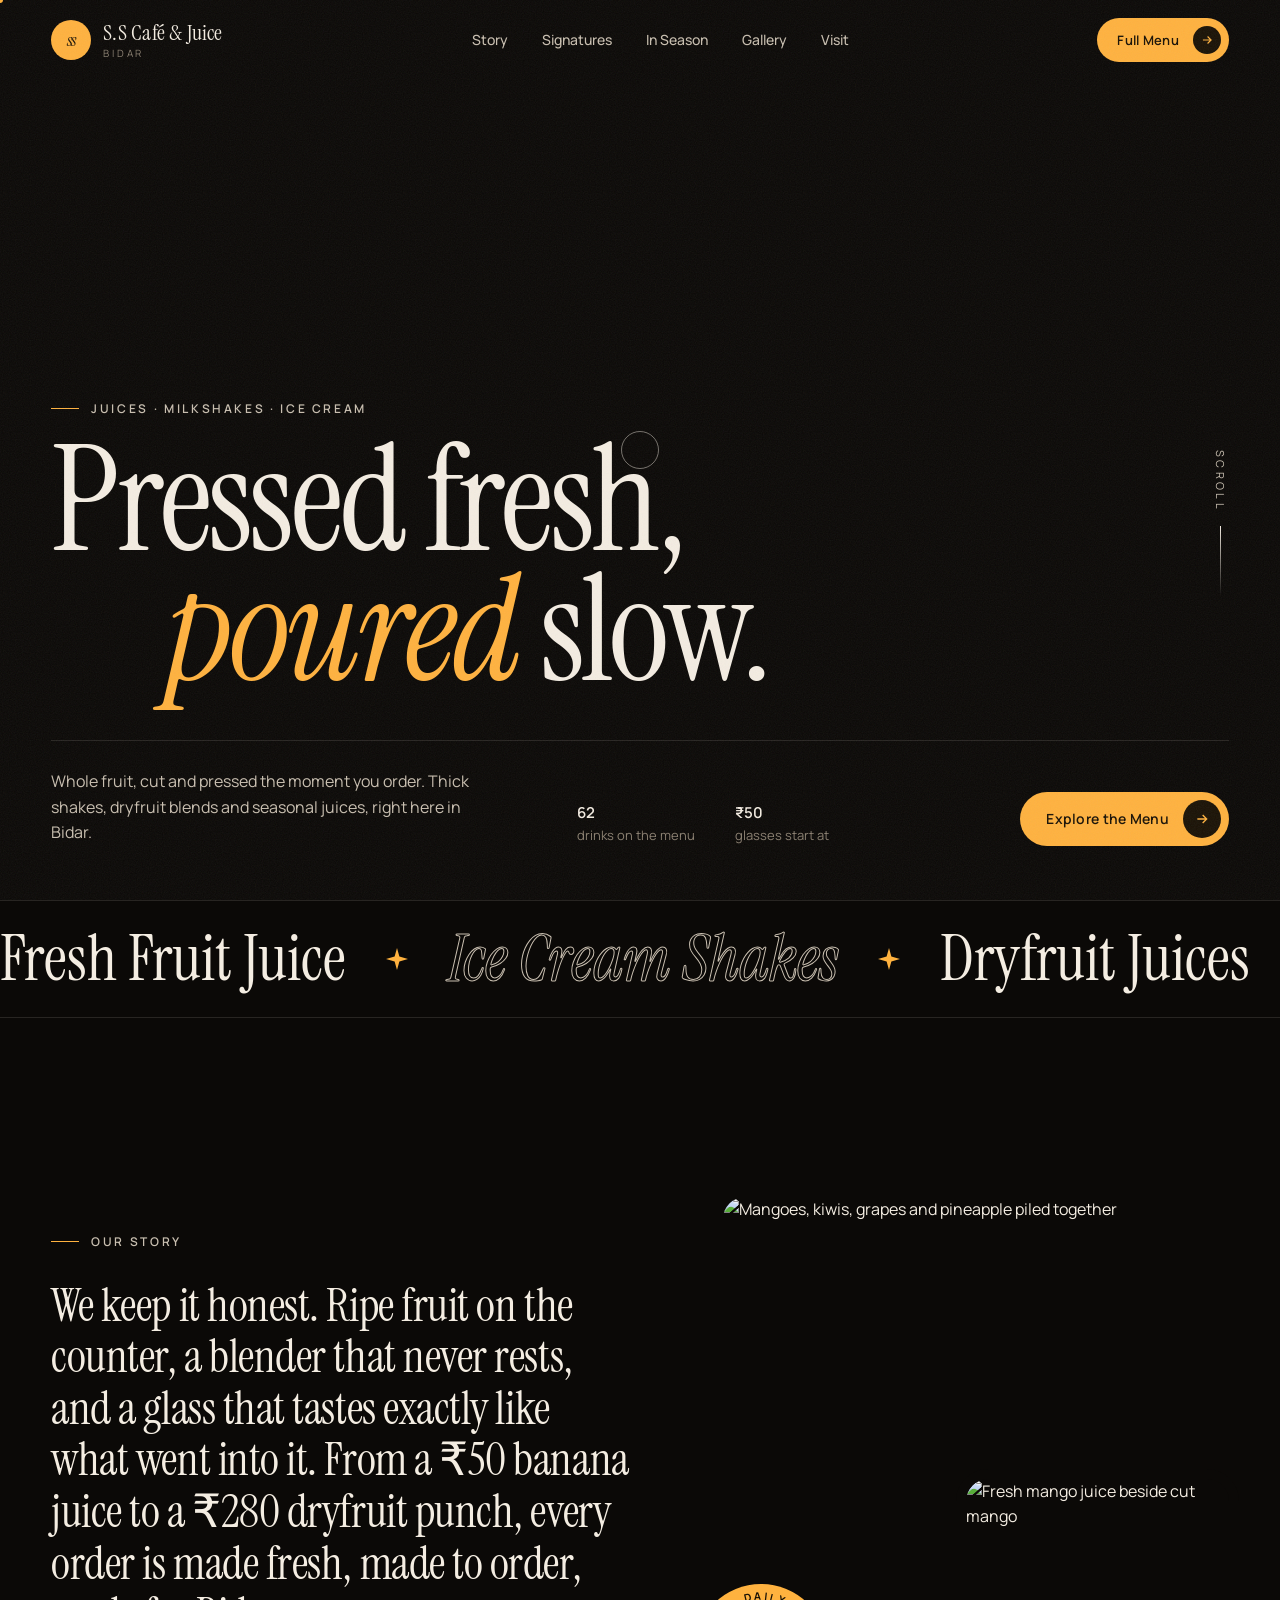
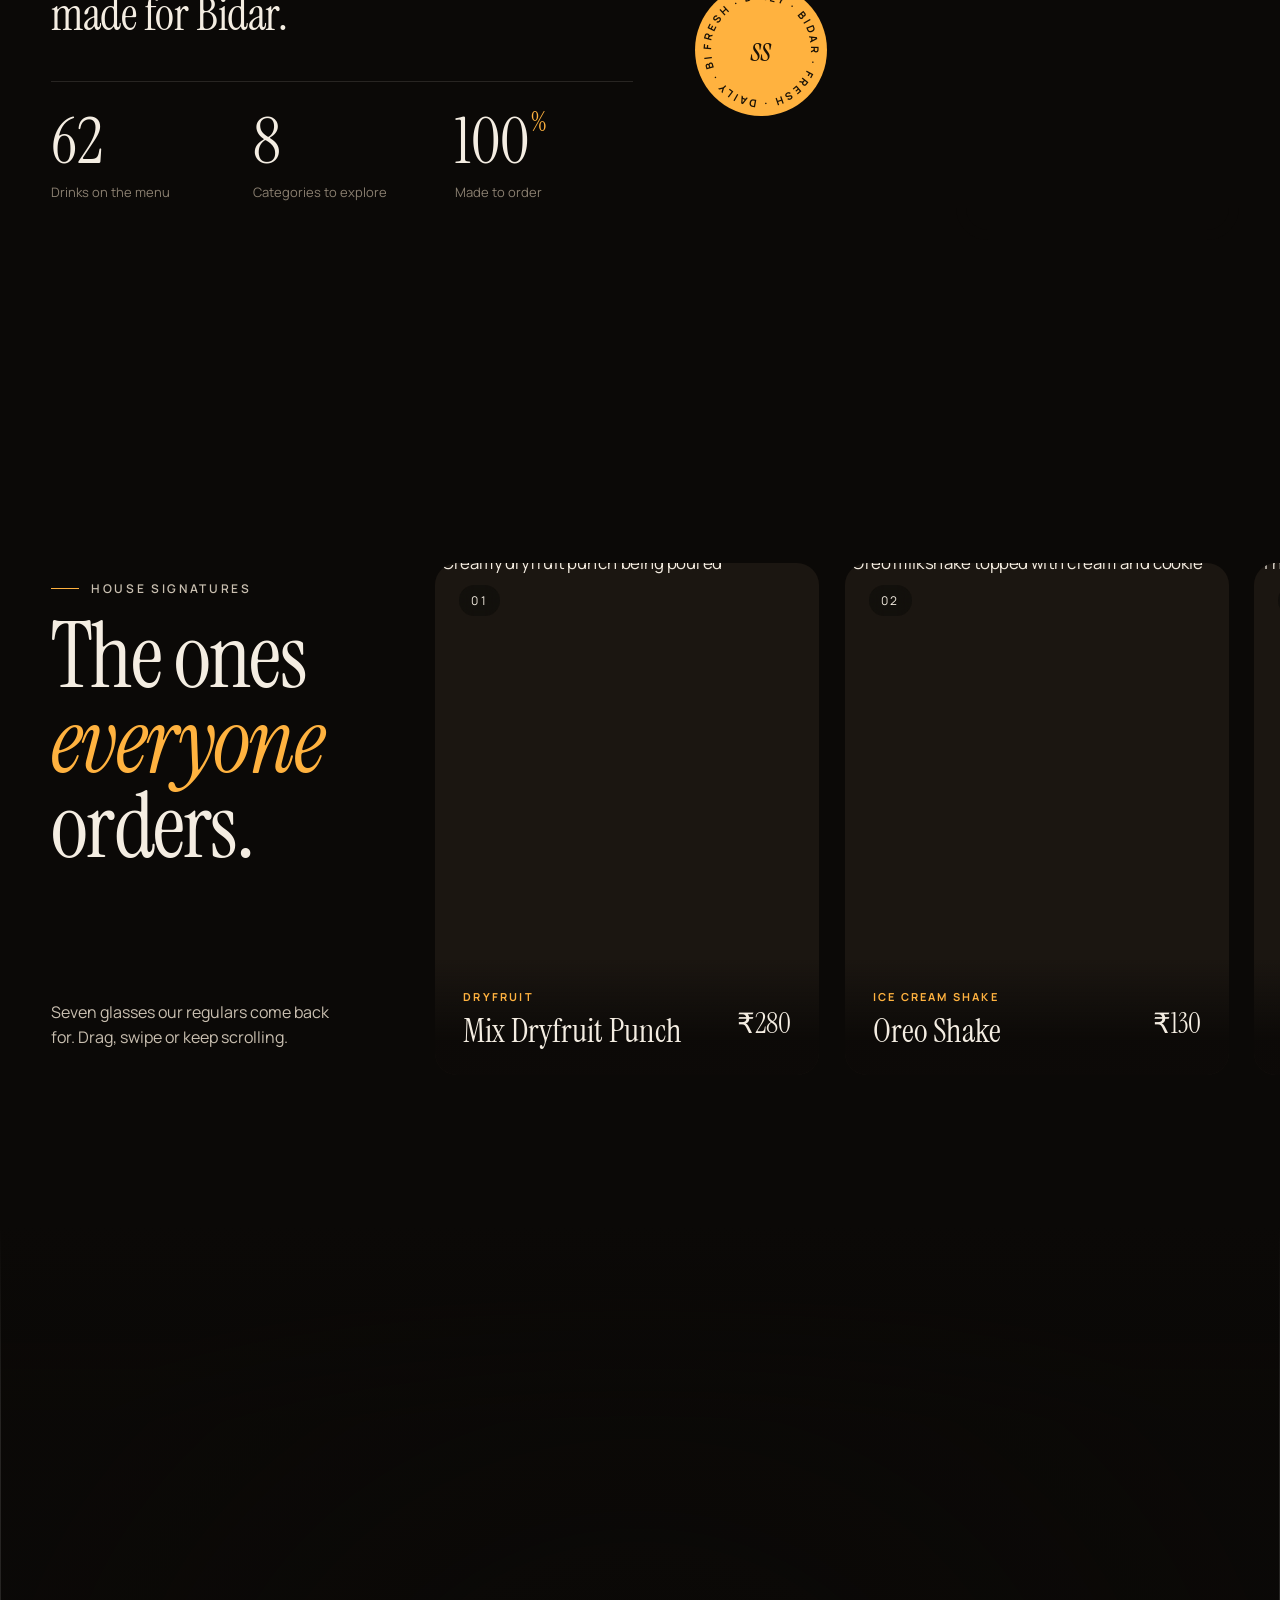
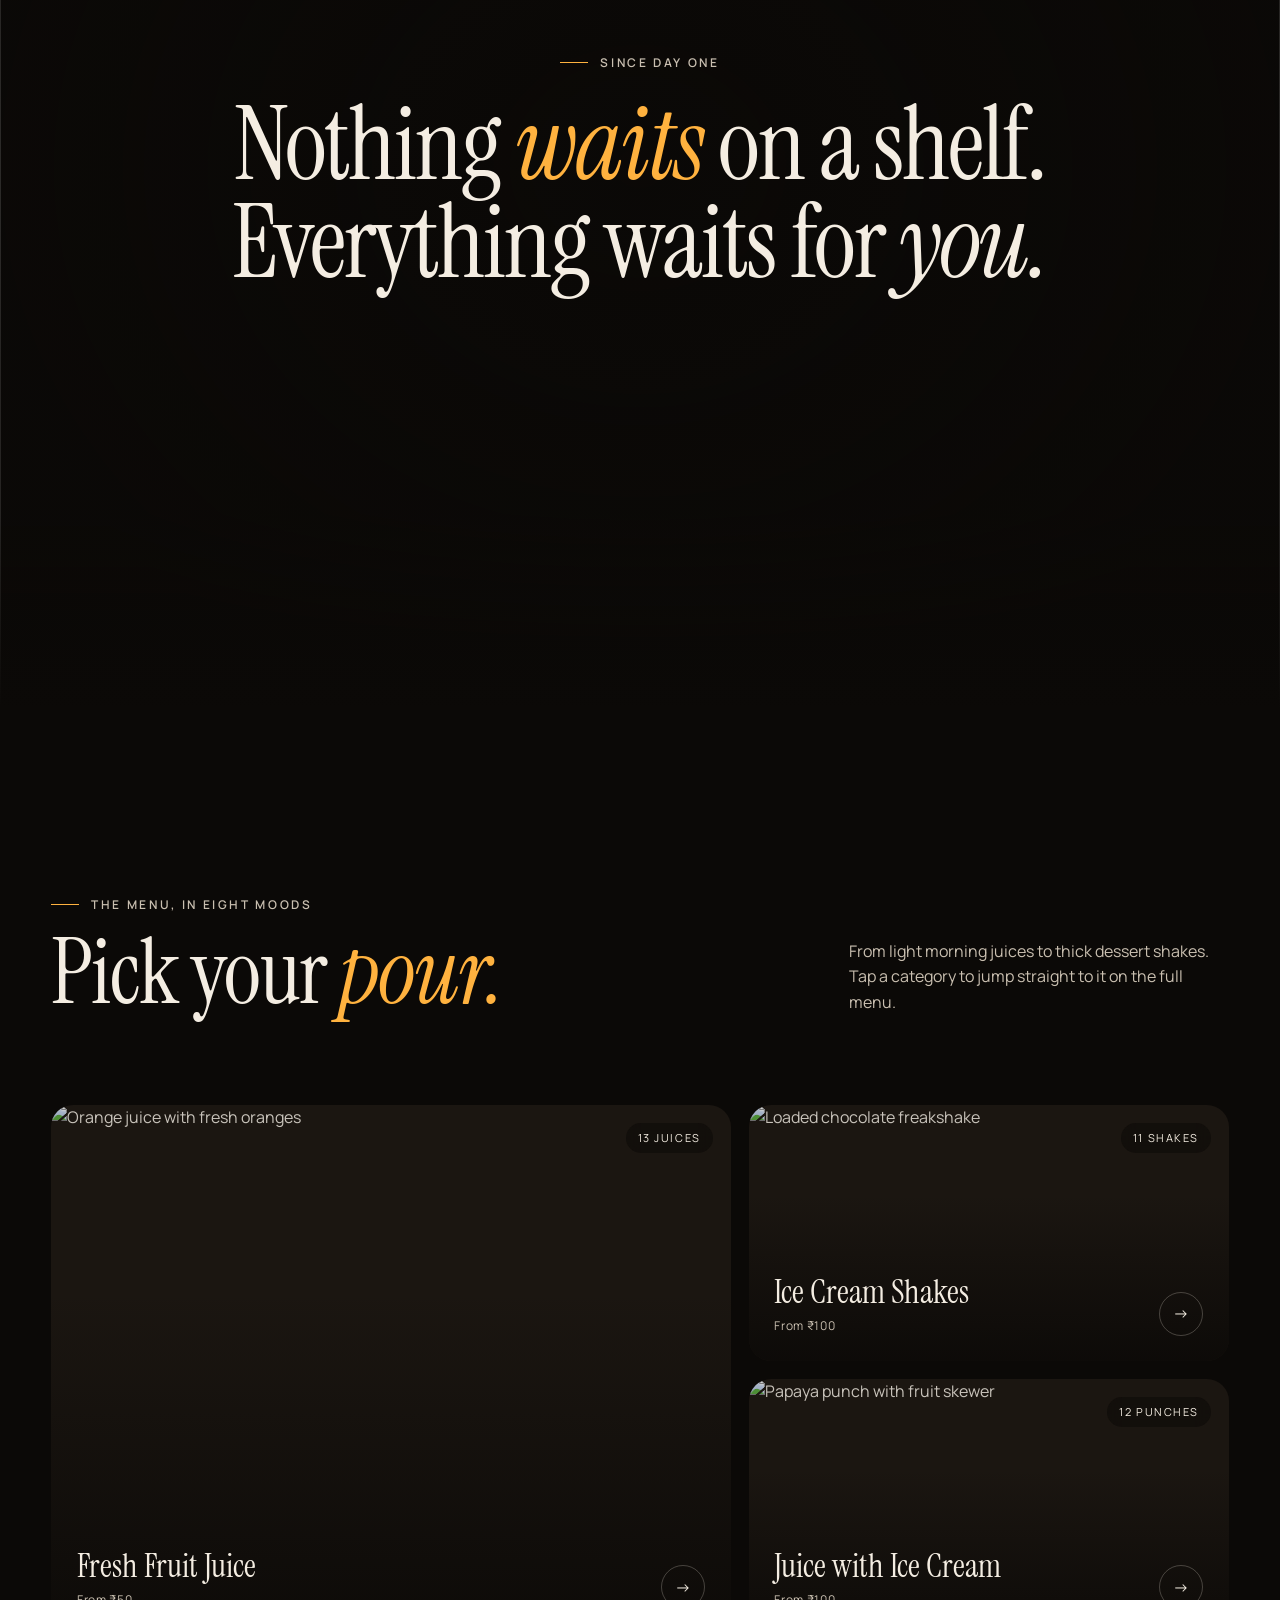
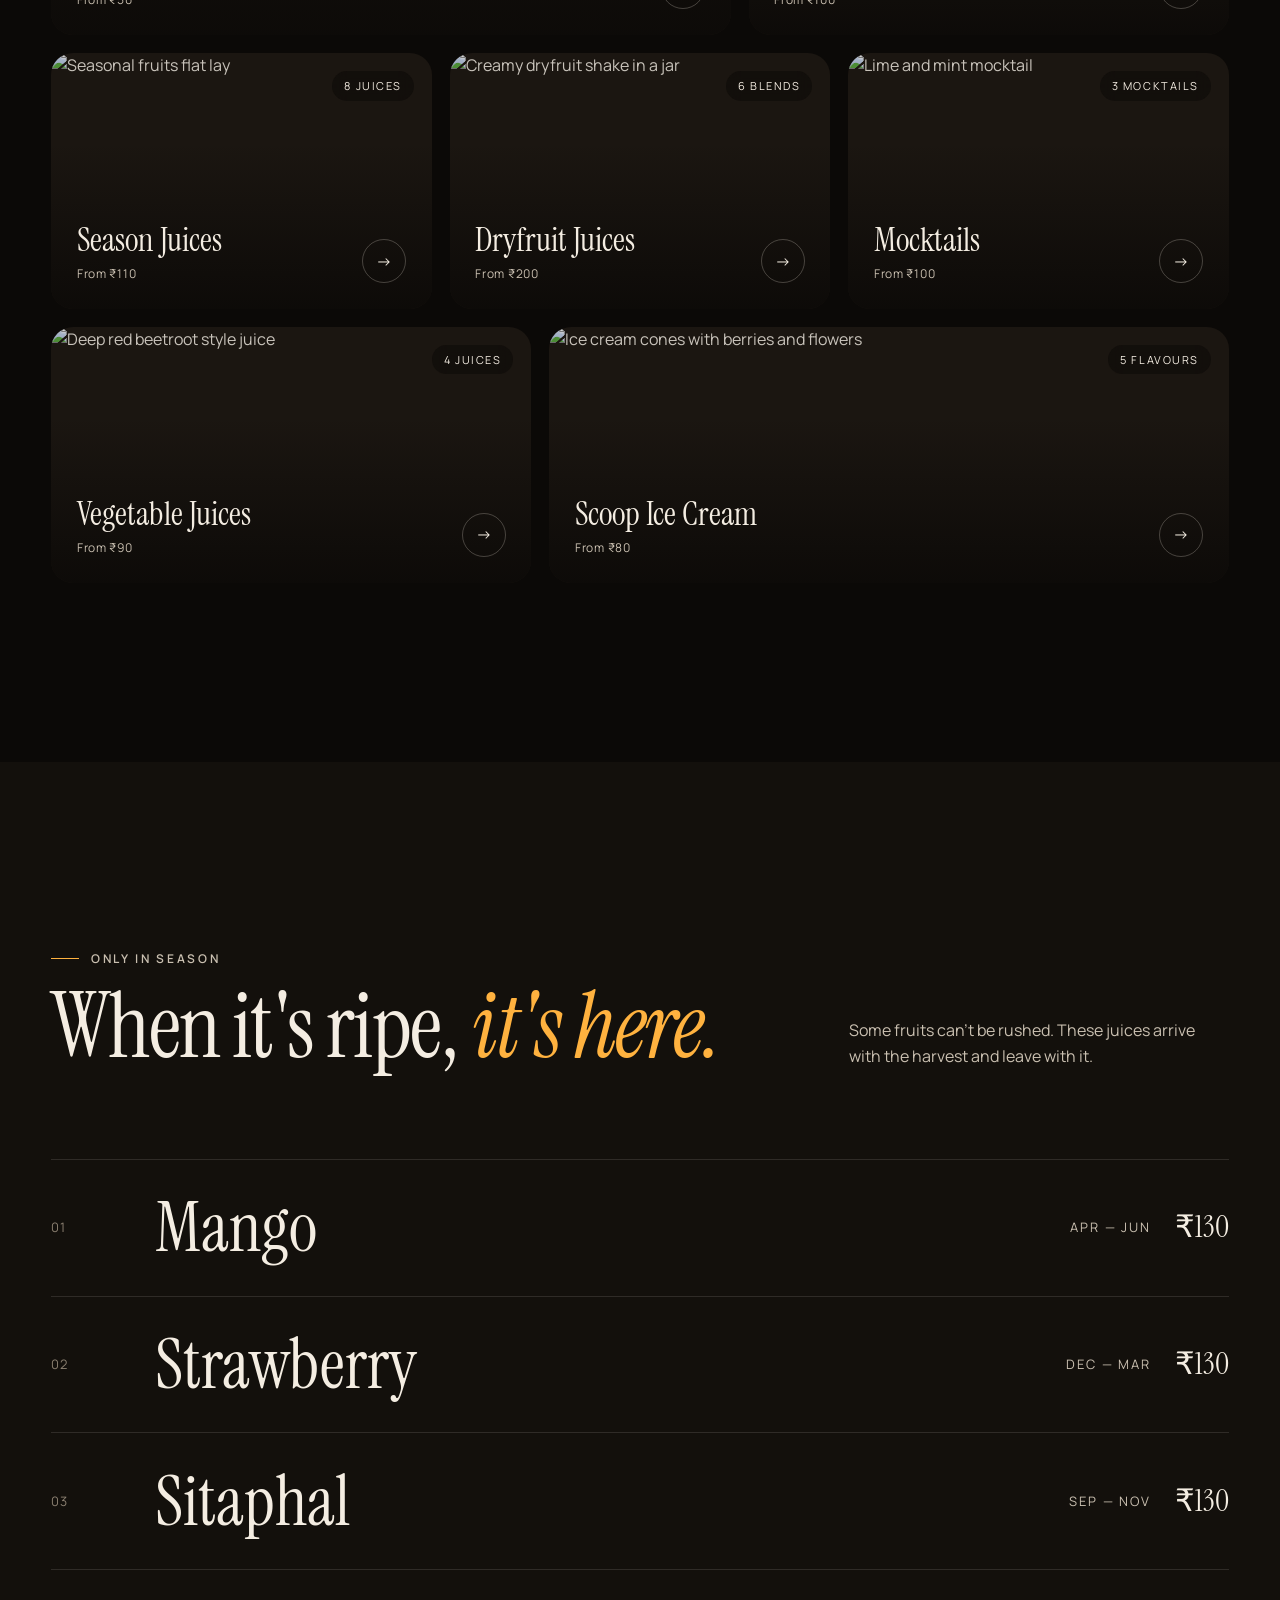
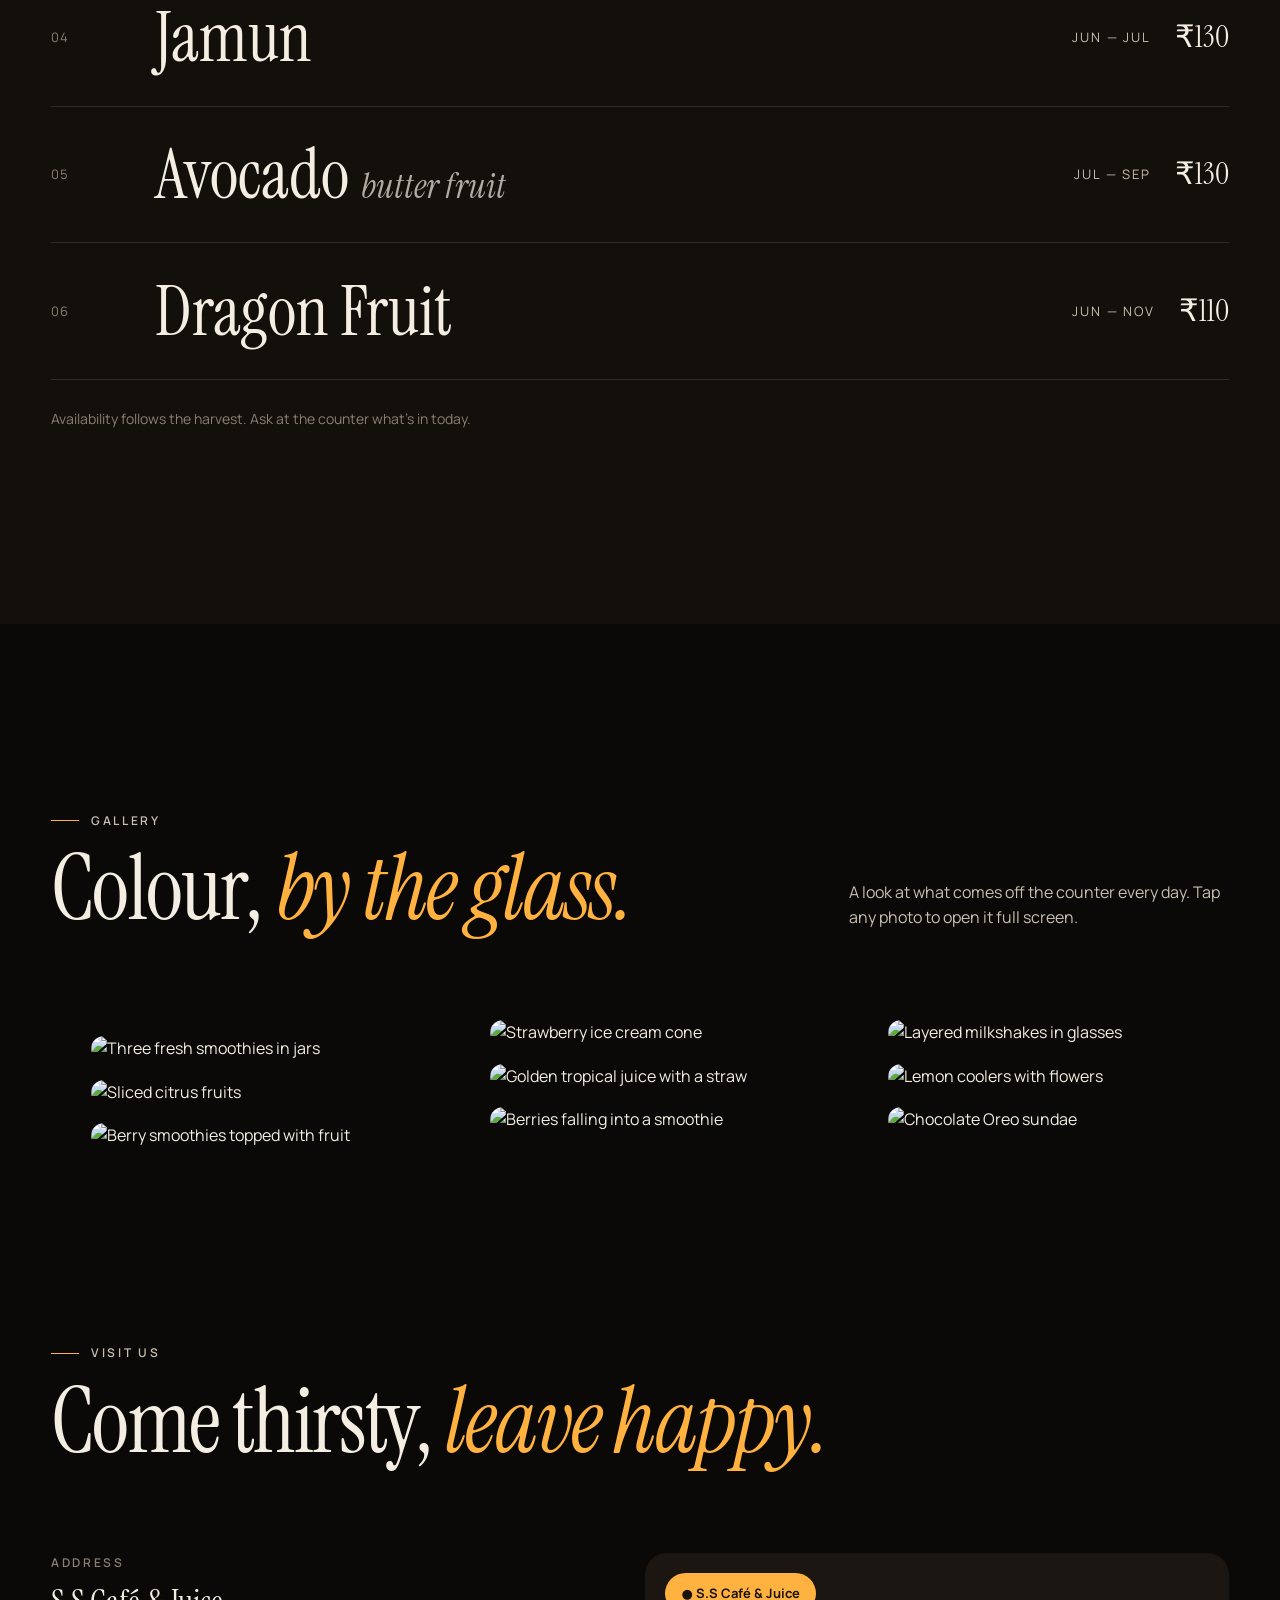
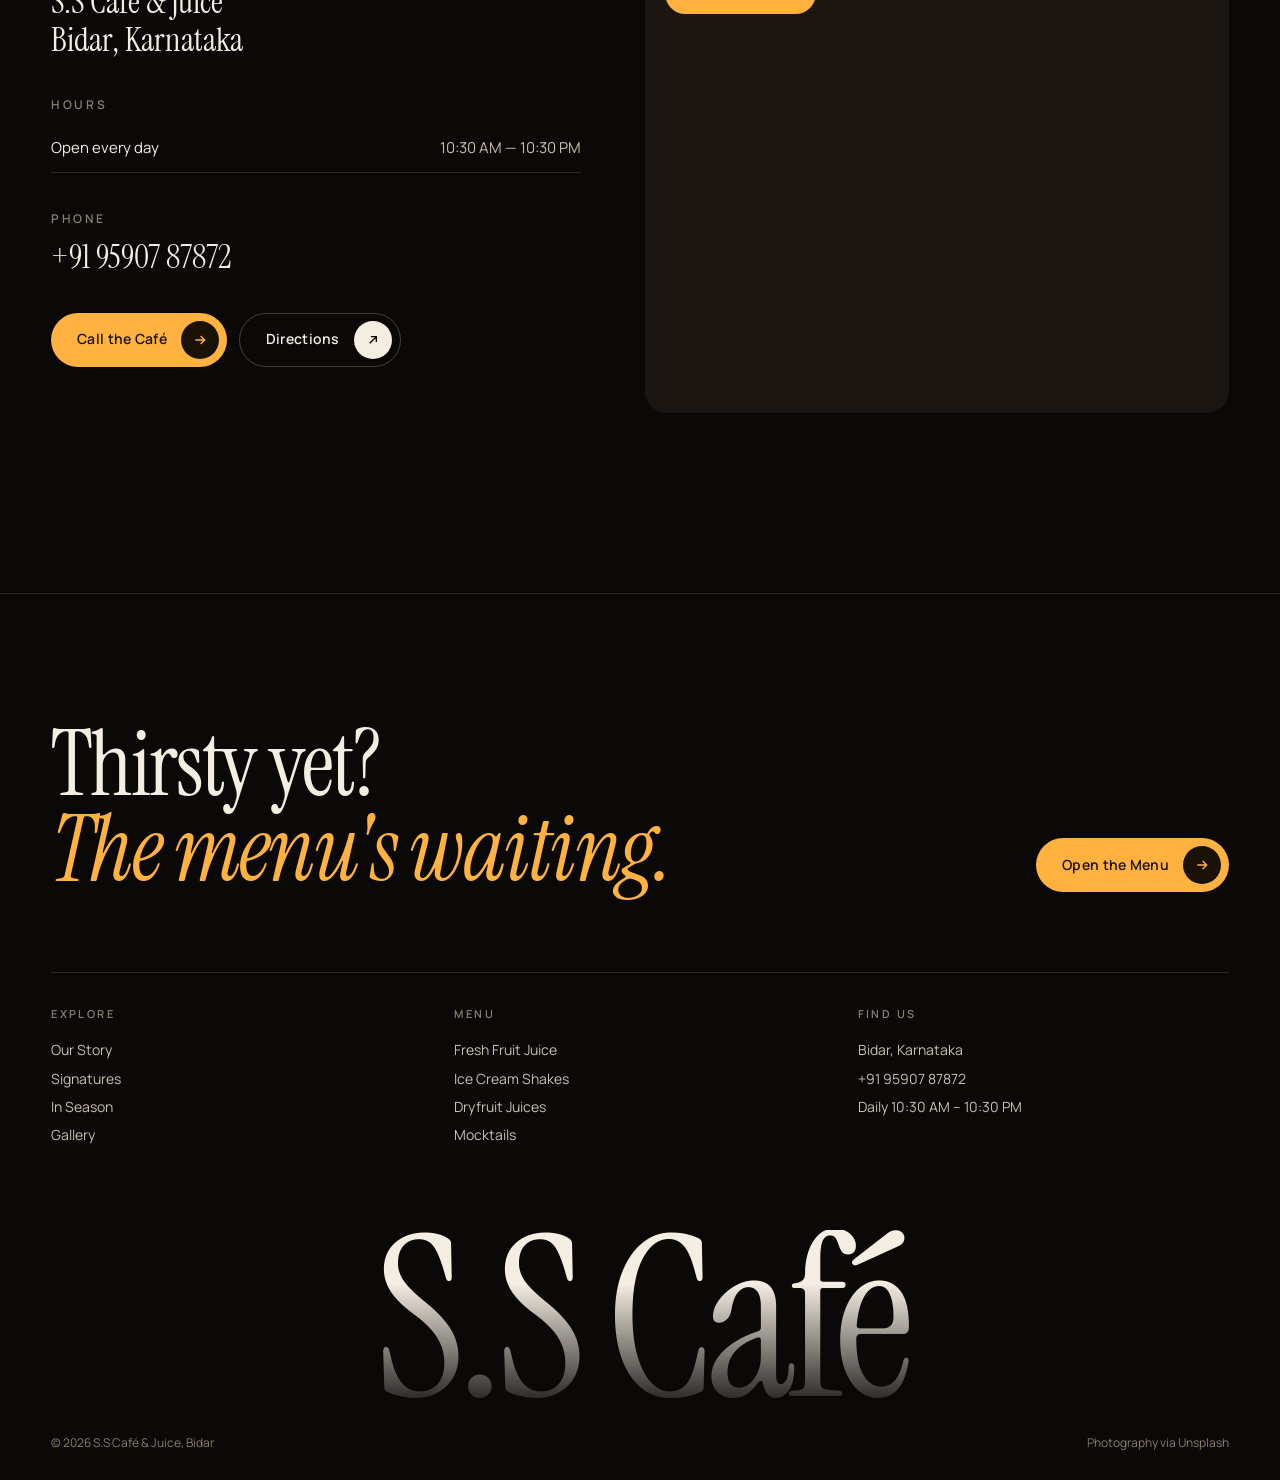
==== index.html @ b0951f60 "Add S.S Café & Juice website: home and menu pages Cinematic one-page home (hero, signatures, categor" ====
<!doctype html>
<html lang="en">
<head>
  <meta charset="utf-8" />
  <meta name="viewport" content="width=device-width, initial-scale=1" />
  <title>S.S Café &amp; Juice — Fresh Juices &amp; Milkshakes, Bidar</title>
  <meta name="description" content="S.S Café & Juice, Bidar — fresh fruit juices, seasonal specials, dryfruit juices, ice cream shakes, punches and mocktails." />
  <meta name="theme-color" content="#0b0907" />
  <link rel="icon" href="data:image/svg+xml,%3Csvg xmlns='http://www.w3.org/2000/svg' viewBox='0 0 64 64'%3E%3Ccircle cx='32' cy='32' r='32' fill='%23ffb23f'/%3E%3Ctext x='32' y='42' font-family='Georgia' font-style='italic' font-size='28' text-anchor='middle' fill='%231a1206'%3ESS%3C/text%3E%3C/svg%3E" />
  <link rel="preconnect" href="https://fonts.googleapis.com" />
  <link rel="preconnect" href="https://fonts.gstatic.com" crossorigin />
  <link rel="preconnect" href="https://images.unsplash.com" />
  <link href="https://fonts.googleapis.com/css2?family=Instrument+Serif:ital@0;1&family=Manrope:wght@400;500;600;700;800&display=swap" rel="stylesheet" />
  <link rel="stylesheet" href="css/style.css" />
</head>
<body>
  <div class="grain" aria-hidden="true"></div>
  <div class="cursor" aria-hidden="true"><span>View</span></div>
  <div class="cursor-dot" aria-hidden="true"></div>

  <!-- Preloader -->
  <div class="preloader" aria-hidden="true">
    <div class="preloader__top"><span>S.S Café &amp; Juice</span><span>Bidar · Karnataka</span></div>
    <div class="preloader__word"><span>F</span><span>r</span><span>e</span><span>s</span><span>h</span></div>
    <div class="preloader__bottom"><span>Pressing fruit…</span><span class="preloader__count">0</span></div>
    <div class="preloader__bar"></div>
  </div>

  <!-- Navigation -->
  <header class="nav">
    <a href="index.html" class="brand" aria-label="S.S Café & Juice home">
      <span class="brand__mark">ss</span>
      <span class="brand__name">S.S Café &amp; Juice<small>Bidar</small></span>
    </a>
    <nav class="nav__links" aria-label="Primary">
      <a href="#story">Story</a>
      <a href="#signatures">Signatures</a>
      <a href="#season">In Season</a>
      <a href="#gallery">Gallery</a>
      <a href="#visit">Visit</a>
    </nav>
    <div class="nav__right">
      <a href="menu.html" class="btn btn--primary btn--sm">Full Menu
        <span class="btn__icon"><svg width="14" height="14" viewBox="0 0 24 24" fill="none" stroke="currentColor" stroke-width="2"><path d="M5 12h14M13 6l6 6-6 6"/></svg></span>
      </a>
      <button class="burger" aria-label="Open menu" aria-expanded="false"><span></span><span></span></button>
    </div>
  </header>

  <div class="mobile-menu">
    <a href="#story">Story</a>
    <a href="#signatures">Signatures</a>
    <a href="#season">In Season</a>
    <a href="#gallery">Gallery</a>
    <a href="#visit">Visit</a>
    <a href="menu.html"><em>Full Menu →</em></a>
    <div class="mobile-menu__meta">Bidar, Karnataka · Open daily 10:30 AM – 10:30 PM<br /><a href="tel:+919590787872">+91 95907 87872</a></div>
  </div>

  <main>
    <!-- HERO -->
    <section class="hero" id="top">
      <div class="hero__media">
        <picture>
          <source media="(max-width: 700px)" srcset="https://images.unsplash.com/photo-1615478503562-ec2d8aa0e24e?auto=format&fit=crop&w=900&h=1600&q=80" />
          <img src="https://images.unsplash.com/photo-1622597467836-f3285f2131b8?auto=format&fit=crop&w=1920&q=80" alt="A row of colourful fresh smoothies in jars on a warm-lit bar" fetchpriority="high" />
        </picture>
      </div>
      <div class="hero__shade"></div>
      <div class="scroll-cue">Scroll</div>

      <div class="container hero__content">
        <span class="eyebrow hero-anim">Juices · Milkshakes · Ice Cream</span>
        <h1 class="hero__title">
          <span class="line" data-hero>Pressed fresh,</span>
          <span class="line line--indent" data-hero><em class="italic accent">poured</em> slow.</span>
        </h1>
        <div class="hero__bottom">
          <p class="hero__lead hero-anim">Whole fruit, cut and pressed the moment you order. Thick shakes, dryfruit blends and seasonal juices, right here in Bidar.</p>
          <div class="hero__meta hero-anim">
            <div><strong>62</strong>drinks on the menu</div>
            <div><strong>₹50</strong>glasses start at</div>
          </div>
          <a href="menu.html" class="btn btn--primary hero-anim">Explore the Menu
            <span class="btn__icon"><svg width="16" height="16" viewBox="0 0 24 24" fill="none" stroke="currentColor" stroke-width="2"><path d="M5 12h14M13 6l6 6-6 6"/></svg></span>
          </a>
        </div>
      </div>
    </section>

    <!-- MARQUEE -->
    <div class="marquee" aria-hidden="true">
      <div class="marquee__track">
        <!-- duplicated twice for seamless loop -->
        <div class="marquee__item">Fresh Fruit Juice<svg class="marquee__star" viewBox="0 0 24 24" fill="currentColor"><path d="M12 0l2.6 9.4L24 12l-9.4 2.6L12 24l-2.6-9.4L0 12l9.4-2.6z"/></svg></div>
        <div class="marquee__item">Ice Cream Shakes<svg class="marquee__star" viewBox="0 0 24 24" fill="currentColor"><path d="M12 0l2.6 9.4L24 12l-9.4 2.6L12 24l-2.6-9.4L0 12l9.4-2.6z"/></svg></div>
        <div class="marquee__item">Dryfruit Juices<svg class="marquee__star" viewBox="0 0 24 24" fill="currentColor"><path d="M12 0l2.6 9.4L24 12l-9.4 2.6L12 24l-2.6-9.4L0 12l9.4-2.6z"/></svg></div>
        <div class="marquee__item">Punches<svg class="marquee__star" viewBox="0 0 24 24" fill="currentColor"><path d="M12 0l2.6 9.4L24 12l-9.4 2.6L12 24l-2.6-9.4L0 12l9.4-2.6z"/></svg></div>
        <div class="marquee__item">Mocktails<svg class="marquee__star" viewBox="0 0 24 24" fill="currentColor"><path d="M12 0l2.6 9.4L24 12l-9.4 2.6L12 24l-2.6-9.4L0 12l9.4-2.6z"/></svg></div>
        <div class="marquee__item">Season Specials<svg class="marquee__star" viewBox="0 0 24 24" fill="currentColor"><path d="M12 0l2.6 9.4L24 12l-9.4 2.6L12 24l-2.6-9.4L0 12l9.4-2.6z"/></svg></div>
        <div class="marquee__item">Fresh Fruit Juice<svg class="marquee__star" viewBox="0 0 24 24" fill="currentColor"><path d="M12 0l2.6 9.4L24 12l-9.4 2.6L12 24l-2.6-9.4L0 12l9.4-2.6z"/></svg></div>
        <div class="marquee__item">Ice Cream Shakes<svg class="marquee__star" viewBox="0 0 24 24" fill="currentColor"><path d="M12 0l2.6 9.4L24 12l-9.4 2.6L12 24l-2.6-9.4L0 12l9.4-2.6z"/></svg></div>
        <div class="marquee__item">Dryfruit Juices<svg class="marquee__star" viewBox="0 0 24 24" fill="currentColor"><path d="M12 0l2.6 9.4L24 12l-9.4 2.6L12 24l-2.6-9.4L0 12l9.4-2.6z"/></svg></div>
        <div class="marquee__item">Punches<svg class="marquee__star" viewBox="0 0 24 24" fill="currentColor"><path d="M12 0l2.6 9.4L24 12l-9.4 2.6L12 24l-2.6-9.4L0 12l9.4-2.6z"/></svg></div>
        <div class="marquee__item">Mocktails<svg class="marquee__star" viewBox="0 0 24 24" fill="currentColor"><path d="M12 0l2.6 9.4L24 12l-9.4 2.6L12 24l-2.6-9.4L0 12l9.4-2.6z"/></svg></div>
        <div class="marquee__item">Season Specials<svg class="marquee__star" viewBox="0 0 24 24" fill="currentColor"><path d="M12 0l2.6 9.4L24 12l-9.4 2.6L12 24l-2.6-9.4L0 12l9.4-2.6z"/></svg></div>
      </div>
    </div>

    <!-- STORY -->
    <section class="section story" id="story">
      <div class="container story__grid">
        <div>
          <span class="eyebrow fade-up">Our Story</span>
          <p class="manifesto" id="manifesto">
            We keep it honest. Ripe fruit on the counter, a blender that never rests, and a glass that tastes exactly like what went into it. From a ₹50 banana juice to a ₹280 dryfruit punch, every order is made fresh, made to order, made for Bidar.
          </p>
          <div class="story__facts">
            <div class="fade-up"><div class="fact__num"><span data-count="62">0</span></div><div class="fact__label">Drinks on the menu</div></div>
            <div class="fade-up" data-delay=".1"><div class="fact__num"><span data-count="8">0</span></div><div class="fact__label">Categories to explore</div></div>
            <div class="fade-up" data-delay=".2"><div class="fact__num"><span data-count="100">0</span><sup>%</sup></div><div class="fact__label">Made to order</div></div>
          </div>
        </div>

        <div class="story__visual">
          <div class="story__img-a img-reveal">
            <img src="https://images.unsplash.com/photo-1619566636858-adf3ef46400b?auto=format&fit=crop&w=1200&q=80" alt="Mangoes, kiwis, grapes and pineapple piled together" loading="lazy" />
          </div>
          <div class="story__img-b img-reveal">
            <img src="https://images.unsplash.com/photo-1546173159-315724a31696?auto=format&fit=crop&w=800&q=80" alt="Fresh mango juice beside cut mango" loading="lazy" />
          </div>
          <div class="story__badge" aria-hidden="true">
            <svg viewBox="0 0 132 132"><defs><path id="circ" d="M66,66 m-50,0 a50,50 0 1,1 100,0 a50,50 0 1,1 -100,0"/></defs><text><textPath href="#circ">Fresh · Daily · Bidar · Fresh · Daily · Bidar ·</textPath></text></svg>
            <b>ss</b>
          </div>
        </div>
      </div>
    </section>

    <!-- SIGNATURES (pinned horizontal scroll) -->
    <section class="signatures" id="signatures">
      <div class="h-wrap">
        <div class="h-track">
          <div class="sig-intro">
            <div>
              <span class="eyebrow">House Signatures</span>
              <h2 class="section-title" data-split>The ones <em class="italic accent">everyone</em> orders.</h2>
            </div>
            <p>Seven glasses our regulars come back for. Drag, swipe or keep scrolling.</p>
          </div>

          <article class="sig-card" data-cursor="view">
            <span class="sig-card__idx">01</span>
            <div class="sig-card__media"><img src="https://images.unsplash.com/photo-1550583724-b2692b85b150?auto=format&fit=crop&w=900&q=80" alt="Creamy dryfruit punch being poured" loading="lazy" /></div>
            <div class="sig-card__body"><div><div class="sig-card__cat">Dryfruit</div><h3 class="sig-card__name">Mix Dryfruit Punch</h3></div><div class="sig-card__price">₹280</div></div>
          </article>
          <article class="sig-card" data-cursor="view">
            <span class="sig-card__idx">02</span>
            <div class="sig-card__media"><img src="https://images.unsplash.com/photo-1572490122747-3968b75cc699?auto=format&fit=crop&w=900&q=80" alt="Oreo milkshake topped with cream and cookie" loading="lazy" /></div>
            <div class="sig-card__body"><div><div class="sig-card__cat">Ice Cream Shake</div><h3 class="sig-card__name">Oreo Shake</h3></div><div class="sig-card__price">₹130</div></div>
          </article>
          <article class="sig-card" data-cursor="view">
            <span class="sig-card__idx">03</span>
            <div class="sig-card__media"><img src="https://images.unsplash.com/photo-1623065422902-30a2d299bbe4?auto=format&fit=crop&w=900&q=80" alt="Thick mango punch with fresh mango" loading="lazy" /></div>
            <div class="sig-card__body"><div><div class="sig-card__cat">Juice + Ice Cream</div><h3 class="sig-card__name">Mango Punch</h3></div><div class="sig-card__price">₹180</div></div>
          </article>
          <article class="sig-card" data-cursor="view">
            <span class="sig-card__idx">04</span>
            <div class="sig-card__media"><img src="https://images.unsplash.com/photo-1577805947697-89e18249d767?auto=format&fit=crop&w=900&q=80" alt="Chocolate shake with whipped cream on a dark background" loading="lazy" /></div>
            <div class="sig-card__body"><div><div class="sig-card__cat">Ice Cream Shake</div><h3 class="sig-card__name">Choco Banana</h3></div><div class="sig-card__price">₹130</div></div>
          </article>
          <article class="sig-card" data-cursor="view">
            <span class="sig-card__idx">05</span>
            <div class="sig-card__media"><img src="https://images.unsplash.com/photo-1497534446932-c925b458314e?auto=format&fit=crop&w=900&q=80" alt="Strawberry drinks with lime and mint" loading="lazy" /></div>
            <div class="sig-card__body"><div><div class="sig-card__cat">Juice + Ice Cream</div><h3 class="sig-card__name">Strawberry Punch</h3></div><div class="sig-card__price">₹180</div></div>
          </article>
          <article class="sig-card" data-cursor="view">
            <span class="sig-card__idx">06</span>
            <div class="sig-card__media"><img src="https://images.unsplash.com/photo-1610970881699-44a5587cabec?auto=format&fit=crop&w=900&q=80" alt="Green avocado punch with kiwi and apple" loading="lazy" /></div>
            <div class="sig-card__body"><div><div class="sig-card__cat">Juice + Ice Cream</div><h3 class="sig-card__name">Avocado Punch</h3></div><div class="sig-card__price">₹180</div></div>
          </article>
          <article class="sig-card" data-cursor="view">
            <span class="sig-card__idx">07</span>
            <div class="sig-card__media"><img src="https://images.unsplash.com/photo-1595981267035-7b04ca84a82d?auto=format&fit=crop&w=900&q=80" alt="Watermelon mocktail with citrus" loading="lazy" /></div>
            <div class="sig-card__body"><div><div class="sig-card__cat">Mocktail</div><h3 class="sig-card__name">Watermelon</h3></div><div class="sig-card__price">₹100</div></div>
          </article>

          <div class="sig-end">
            <h3>55 more ways to cool down.</h3>
            <a href="menu.html" class="btn btn--ghost">See everything
              <span class="btn__icon"><svg width="16" height="16" viewBox="0 0 24 24" fill="none" stroke="currentColor" stroke-width="2"><path d="M5 12h14M13 6l6 6-6 6"/></svg></span>
            </a>
          </div>
        </div>
      </div>
    </section>

    <!-- CINEMATIC BREAK -->
    <section class="cine">
      <div class="cine__media" data-parallax="8">
        <img src="https://images.unsplash.com/photo-1536935338788-846bb9981813?auto=format&fit=crop&w=2400&q=80" alt="" loading="lazy" />
      </div>
      <div class="cine__text">
        <span class="eyebrow">Since day one</span>
        <h2 class="cine__quote" data-split>Nothing <em class="italic accent">waits</em> on a shelf.<br />Everything waits for <em class="italic">you.</em></h2>
      </div>
    </section>

    <!-- CATEGORIES -->
    <section class="section" id="categories">
      <div class="container">
        <div class="section-head">
          <div>
            <span class="eyebrow fade-up">The Menu, in Eight Moods</span>
            <h2 class="section-title" data-split>Pick your <em class="italic accent">pour.</em></h2>
          </div>
          <p class="section-sub fade-up">From light morning juices to thick dessert shakes. Tap a category to jump straight to it on the full menu.</p>
        </div>

        <div class="bento">
          <a href="menu.html#fresh-fruit-juice" class="tile t-1 fade-up" data-cursor="view">
            <img src="https://images.unsplash.com/photo-1613478223719-2ab802602423?auto=format&fit=crop&w=1400&q=80" alt="Orange juice with fresh oranges" loading="lazy" />
            <span class="tile__count">13 juices</span>
            <div class="tile__body"><div><h3 class="tile__name">Fresh Fruit Juice</h3><div class="tile__from">From ₹50</div></div><span class="tile__arrow">→</span></div>
          </a>
          <a href="menu.html#ice-cream-shakes" class="tile t-2 fade-up" data-cursor="view">
            <img src="https://images.unsplash.com/photo-1541658016709-82535e94bc69?auto=format&fit=crop&w=1000&q=80" alt="Loaded chocolate freakshake" loading="lazy" />
            <span class="tile__count">11 shakes</span>
            <div class="tile__body"><div><h3 class="tile__name">Ice Cream Shakes</h3><div class="tile__from">From ₹100</div></div><span class="tile__arrow">→</span></div>
          </a>
          <a href="menu.html#juice-with-ice-cream" class="tile t-3 fade-up" data-cursor="view">
            <img src="https://images.unsplash.com/photo-1525385133512-2f3bdd039054?auto=format&fit=crop&w=1000&q=80" alt="Papaya punch with fruit skewer" loading="lazy" />
            <span class="tile__count">12 punches</span>
            <div class="tile__body"><div><h3 class="tile__name">Juice with Ice Cream</h3><div class="tile__from">From ₹100</div></div><span class="tile__arrow">→</span></div>
          </a>
          <a href="menu.html#season-juices" class="tile t-4 fade-up" data-cursor="view">
            <img src="https://images.unsplash.com/photo-1610832958506-aa56368176cf?auto=format&fit=crop&w=900&q=80" alt="Seasonal fruits flat lay" loading="lazy" />
            <span class="tile__count">8 juices</span>
            <div class="tile__body"><div><h3 class="tile__name">Season Juices</h3><div class="tile__from">From ₹110</div></div><span class="tile__arrow">→</span></div>
          </a>
          <a href="menu.html#dryfruit-juices" class="tile t-5 fade-up" data-cursor="view">
            <img src="https://images.unsplash.com/photo-1638176066666-ffb2f013c7dd?auto=format&fit=crop&w=900&q=80" alt="Creamy dryfruit shake in a jar" loading="lazy" />
            <span class="tile__count">6 blends</span>
            <div class="tile__body"><div><h3 class="tile__name">Dryfruit Juices</h3><div class="tile__from">From ₹200</div></div><span class="tile__arrow">→</span></div>
          </a>
          <a href="menu.html#mocktails" class="tile t-6 fade-up" data-cursor="view">
            <img src="https://images.unsplash.com/photo-1556881286-fc6915169721?auto=format&fit=crop&w=900&q=80" alt="Lime and mint mocktail" loading="lazy" />
            <span class="tile__count">3 mocktails</span>
            <div class="tile__body"><div><h3 class="tile__name">Mocktails</h3><div class="tile__from">From ₹100</div></div><span class="tile__arrow">→</span></div>
          </a>
          <a href="menu.html#vegetable-juices" class="tile t-7 fade-up" data-cursor="view">
            <img src="https://images.unsplash.com/photo-1560508180-03f285f67ded?auto=format&fit=crop&w=1000&q=80" alt="Deep red beetroot style juice" loading="lazy" />
            <span class="tile__count">4 juices</span>
            <div class="tile__body"><div><h3 class="tile__name">Vegetable Juices</h3><div class="tile__from">From ₹90</div></div><span class="tile__arrow">→</span></div>
          </a>
          <a href="menu.html#scoop-ice-cream" class="tile t-8 fade-up" data-cursor="view">
            <img src="https://images.unsplash.com/photo-1501443762994-82bd5dace89a?auto=format&fit=crop&w=1400&q=80" alt="Ice cream cones with berries and flowers" loading="lazy" />
            <span class="tile__count">5 flavours</span>
            <div class="tile__body"><div><h3 class="tile__name">Scoop Ice Cream</h3><div class="tile__from">From ₹80</div></div><span class="tile__arrow">→</span></div>
          </a>
        </div>
      </div>
    </section>

    <!-- IN SEASON -->
    <section class="section season" id="season">
      <div class="container">
        <div class="section-head">
          <div>
            <span class="eyebrow fade-up">Only in Season</span>
            <h2 class="section-title" data-split>When it's ripe, <em class="italic accent">it's here.</em></h2>
          </div>
          <p class="section-sub fade-up">Some fruits can't be rushed. These juices arrive with the harvest and leave with it.</p>
        </div>

        <div class="season-list">
          <div class="season-row" data-img="0"><span class="season-row__no">01</span><span class="season-row__name">Mango</span><span class="season-row__months">Apr — Jun</span><span class="season-row__price">₹130</span></div>
          <div class="season-row" data-img="1"><span class="season-row__no">02</span><span class="season-row__name">Strawberry</span><span class="season-row__months">Dec — Mar</span><span class="season-row__price">₹130</span></div>
          <div class="season-row" data-img="2"><span class="season-row__no">03</span><span class="season-row__name">Sitaphal</span><span class="season-row__months">Sep — Nov</span><span class="season-row__price">₹130</span></div>
          <div class="season-row" data-img="3"><span class="season-row__no">04</span><span class="season-row__name">Jamun</span><span class="season-row__months">Jun — Jul</span><span class="season-row__price">₹130</span></div>
          <div class="season-row" data-img="4"><span class="season-row__no">05</span><span class="season-row__name">Avocado <em class="italic" style="font-size:.5em;opacity:.7">butter fruit</em></span><span class="season-row__months">Jul — Sep</span><span class="season-row__price">₹130</span></div>
          <div class="season-row" data-img="5"><span class="season-row__no">06</span><span class="season-row__name">Dragon Fruit</span><span class="season-row__months">Jun — Nov</span><span class="season-row__price">₹110</span></div>
        </div>
        <p class="season-note fade-up">Availability follows the harvest. Ask at the counter what's in today.</p>
      </div>

      <div class="season-float" aria-hidden="true">
        <img src="https://images.unsplash.com/photo-1546173159-315724a31696?auto=format&fit=crop&w=600&q=80" alt="" loading="lazy" />
        <img src="https://images.unsplash.com/photo-1601004890684-d8cbf643f5f2?auto=format&fit=crop&w=600&q=80" alt="" loading="lazy" />
        <img src="https://images.unsplash.com/photo-1550583724-b2692b85b150?auto=format&fit=crop&w=600&q=80" alt="" loading="lazy" />
        <img src="https://images.unsplash.com/photo-1600718374662-0483d2b9da44?auto=format&fit=crop&w=600&q=80" alt="" loading="lazy" />
        <img src="https://images.unsplash.com/photo-1519162808019-7de1683fa2ad?auto=format&fit=crop&w=600&q=80" alt="" loading="lazy" />
        <img src="https://images.unsplash.com/photo-1553530666-ba11a7da3888?auto=format&fit=crop&w=600&q=80" alt="" loading="lazy" />
      </div>
    </section>

    <!-- GALLERY -->
    <section class="section" id="gallery">
      <div class="container">
        <div class="section-head">
          <div>
            <span class="eyebrow fade-up">Gallery</span>
            <h2 class="section-title" data-split>Colour, <em class="italic accent">by the glass.</em></h2>
          </div>
          <p class="section-sub fade-up">A look at what comes off the counter every day. Tap any photo to open it full screen.</p>
        </div>

        <div class="gallery-grid">
          <figure class="g-item fade-up" data-cursor="view"><img src="https://images.unsplash.com/photo-1622597467836-f3285f2131b8?auto=format&fit=crop&w=900&h=1200&q=80" alt="Three fresh smoothies in jars" loading="lazy" /><figcaption>Fresh Trio</figcaption></figure>
          <figure class="g-item fade-up" data-cursor="view"><img src="https://images.unsplash.com/photo-1546548970-71785318a17b?auto=format&fit=crop&w=900&h=700&q=80" alt="Sliced citrus fruits" loading="lazy" /><figcaption>Citrus</figcaption></figure>
          <figure class="g-item fade-up" data-cursor="view"><img src="https://images.unsplash.com/photo-1553530666-ba11a7da3888?auto=format&fit=crop&w=900&h=1100&q=80" alt="Berry smoothies topped with fruit" loading="lazy" /><figcaption>Berry Blend</figcaption></figure>
          <figure class="g-item fade-up" data-cursor="view"><img src="https://images.unsplash.com/photo-1497034825429-c343d7c6a68f?auto=format&fit=crop&w=900&h=1000&q=80" alt="Strawberry ice cream cone" loading="lazy" /><figcaption>Strawberry Scoop</figcaption></figure>
          <figure class="g-item fade-up" data-cursor="view"><img src="https://images.unsplash.com/photo-1534353473418-4cfa6c56fd38?auto=format&fit=crop&w=900&h=1200&q=80" alt="Golden tropical juice with a straw" loading="lazy" /><figcaption>Pineapple</figcaption></figure>
          <figure class="g-item fade-up" data-cursor="view"><img src="https://images.unsplash.com/photo-1600718374662-0483d2b9da44?auto=format&fit=crop&w=900&h=1100&q=80" alt="Berries falling into a smoothie" loading="lazy" /><figcaption>Jamun</figcaption></figure>
          <figure class="g-item fade-up" data-cursor="view"><img src="https://images.unsplash.com/photo-1505252585461-04db1eb84625?auto=format&fit=crop&w=900&h=700&q=80" alt="Layered milkshakes in glasses" loading="lazy" /><figcaption>Shakes</figcaption></figure>
          <figure class="g-item fade-up" data-cursor="view"><img src="https://images.unsplash.com/photo-1523677011781-c91d1bbe2f9e?auto=format&fit=crop&w=900&h=1100&q=80" alt="Lemon coolers with flowers" loading="lazy" /><figcaption>Coolers</figcaption></figure>
          <figure class="g-item fade-up" data-cursor="view"><img src="https://images.unsplash.com/photo-1563805042-7684c019e1cb?auto=format&fit=crop&w=900&h=1000&q=80" alt="Chocolate Oreo sundae" loading="lazy" /><figcaption>Oreo</figcaption></figure>
        </div>
      </div>
    </section>

    <!-- VISIT -->
    <section class="section" id="visit" style="padding-top:0">
      <div class="container">
        <div class="section-head">
          <div>
            <span class="eyebrow fade-up">Visit Us</span>
            <h2 class="section-title" data-split>Come thirsty, <em class="italic accent">leave happy.</em></h2>
          </div>
        </div>

        <div class="visit__grid">
          <div class="visit__info">
            <div class="visit__block fade-up"><h4>Address</h4><p>S.S Café &amp; Juice<br />Bidar, Karnataka</p></div>
            <div class="visit__block fade-up">
              <h4>Hours</h4>
              <table class="hours">
                <tr><td>Open every day</td><td>10:30 AM — 10:30 PM</td></tr>
              </table>
            </div>
            <div class="visit__block fade-up"><h4>Phone</h4><p><a href="tel:+919590787872">+91 95907 87872</a></p></div>
            <div class="fade-up" style="display:flex;gap:12px;flex-wrap:wrap">
              <a href="tel:+919590787872" class="btn btn--primary">Call the Café
                <span class="btn__icon"><svg width="16" height="16" viewBox="0 0 24 24" fill="none" stroke="currentColor" stroke-width="2"><path d="M5 12h14M13 6l6 6-6 6"/></svg></span>
              </a>
              <a href="https://www.google.com/maps/dir/?api=1&destination=17.9257175,77.4955509" target="_blank" rel="noopener" class="btn btn--ghost">Directions
                <span class="btn__icon"><svg width="16" height="16" viewBox="0 0 24 24" fill="none" stroke="currentColor" stroke-width="2"><path d="M7 17L17 7M9 7h8v8"/></svg></span>
              </a>
            </div>
          </div>
          <div class="map img-reveal">
            <span class="map__pin">● S.S Café &amp; Juice</span>
            <iframe title="Map showing S.S Café & Juice in Bidar" loading="lazy" referrerpolicy="no-referrer-when-downgrade"
              src="https://www.google.com/maps?q=17.9257175,77.4955509&z=17&output=embed"></iframe>
          </div>
        </div>
      </div>
    </section>
  </main>

  <!-- FOOTER -->
  <footer class="footer">
    <div class="container">
      <div class="footer__cta">
        <h2 data-split>Thirsty yet?<br /><em class="italic accent">The menu's waiting.</em></h2>
        <a href="menu.html" class="btn btn--primary">Open the Menu
          <span class="btn__icon"><svg width="16" height="16" viewBox="0 0 24 24" fill="none" stroke="currentColor" stroke-width="2"><path d="M5 12h14M13 6l6 6-6 6"/></svg></span>
        </a>
      </div>
      <div class="footer__cols">
        <div><h5>Explore</h5><a href="#story">Our Story</a><a href="#signatures">Signatures</a><a href="#season">In Season</a><a href="#gallery">Gallery</a></div>
        <div><h5>Menu</h5><a href="menu.html#fresh-fruit-juice">Fresh Fruit Juice</a><a href="menu.html#ice-cream-shakes">Ice Cream Shakes</a><a href="menu.html#dryfruit-juices">Dryfruit Juices</a><a href="menu.html#mocktails">Mocktails</a></div>
        <div><h5>Find us</h5><a href="https://maps.app.goo.gl/4yC3fa9TvVvdDudY7" target="_blank" rel="noopener">Bidar, Karnataka</a><a href="tel:+919590787872">+91 95907 87872</a><a href="#visit">Daily 10:30 AM – 10:30 PM</a></div>
      </div>
      <div class="footer__word" aria-hidden="true">S.S Café</div>
      <div class="footer__legal"><span>© <span id="year"></span> S.S Café &amp; Juice, Bidar</span><span>Photography via Unsplash</span></div>
    </div>
  </footer>

  <!-- Lightbox -->
  <div class="lightbox" role="dialog" aria-modal="true" aria-label="Photo viewer">
    <button class="lightbox__close" aria-label="Close">×</button>
    <button class="lightbox__nav lightbox__prev" aria-label="Previous photo">←</button>
    <img src="" alt="" />
    <button class="lightbox__nav lightbox__next" aria-label="Next photo">→</button>
  </div>

  <script src="https://cdnjs.cloudflare.com/ajax/libs/gsap/3.12.5/gsap.min.js"></script>
  <script src="https://cdnjs.cloudflare.com/ajax/libs/gsap/3.12.5/ScrollTrigger.min.js"></script>
  <script src="https://unpkg.com/lenis@1.1.13/dist/lenis.min.js"></script>
  <script src="js/main.js"></script>
  <script src="js/home.js"></script>
</body>
</html>
---- css/style.css ----
/* ==========================================================
   S.S Café & Juice — Bidar
   Cinematic dark theme · shared by index.html & menu.html
   ========================================================== */

:root {
  --bg: #0b0907;
  --bg-2: #13100c;
  --bg-3: #1b1611;
  --ink: #f4ede2;
  --ink-2: #c9bfb0;
  --muted: #8a7f70;
  --line: rgba(244, 237, 226, 0.12);
  --line-strong: rgba(244, 237, 226, 0.24);
  --accent: #ffb23f;      /* mango */
  --accent-2: #ff5a3c;    /* blood orange */
  --accent-ink: #1a1206;

  --serif: "Instrument Serif", "Times New Roman", serif;
  --sans: "Manrope", system-ui, -apple-system, "Segoe UI", sans-serif;

  --gutter: clamp(16px, 4vw, 56px);
  --max: 1440px;
  --radius: 22px;
  --ease: cubic-bezier(0.22, 1, 0.36, 1);
}

*, *::before, *::after { box-sizing: border-box; }

html { -webkit-text-size-adjust: 100%; overflow-x: clip; }
html.lenis, html.lenis body { height: auto; }
.lenis.lenis-smooth { scroll-behavior: auto !important; }

body {
  margin: 0;
  background: var(--bg);
  color: var(--ink);
  font-family: var(--sans);
  font-size: 16px;
  line-height: 1.6;
  -webkit-font-smoothing: antialiased;
  overflow-x: clip;
}

img { display: block; max-width: 100%; }
a { color: inherit; text-decoration: none; }
button { font: inherit; color: inherit; background: none; border: 0; cursor: pointer; }
::selection { background: var(--accent); color: var(--accent-ink); }

.container { width: 100%; max-width: var(--max); margin: 0 auto; padding: 0 var(--gutter); }

.serif { font-family: var(--serif); font-weight: 400; }
.italic { font-style: italic; }
.accent { color: var(--accent); }

.eyebrow {
  display: inline-flex; align-items: center; gap: 12px;
  font-size: 12px; letter-spacing: 0.22em; text-transform: uppercase;
  color: var(--ink-2); font-weight: 600;
}
.eyebrow::before { content: ""; width: 28px; height: 1px; background: var(--accent); }

/* ---------- Film grain ---------- */
/* oversized noise lives inside a viewport-sized clip box; a fixed element wider
   than the viewport makes mobile browsers zoom the whole page out */
.grain { pointer-events: none; position: fixed; inset: 0; z-index: 90; overflow: hidden; }
.grain::before {
  content: ""; position: absolute; inset: -50%; opacity: 0.07;
  background-image: url("data:image/svg+xml,%3Csvg xmlns='http://www.w3.org/2000/svg' width='200' height='200'%3E%3Cfilter id='n'%3E%3CfeTurbulence type='fractalNoise' baseFrequency='0.85' numOctaves='3' stitchTiles='stitch'/%3E%3C/filter%3E%3Crect width='100%25' height='100%25' filter='url(%23n)'/%3E%3C/svg%3E");
  animation: grain 1.2s steps(6) infinite;
}
@keyframes grain {
  0% { transform: translate(0, 0); }
  20% { transform: translate(-5%, 3%); }
  40% { transform: translate(4%, -6%); }
  60% { transform: translate(-3%, 7%); }
  80% { transform: translate(6%, 2%); }
  100% { transform: translate(0, 0); }
}

/* ---------- Custom cursor (fine pointers only) ---------- */
.cursor, .cursor-dot { display: none; }
@media (pointer: fine) {
  .cursor, .cursor-dot {
    display: block; position: fixed; top: 0; left: 0; z-index: 100;
    pointer-events: none; border-radius: 50%;
    transform: translate(-50%, -50%);
  }
  .cursor-dot { width: 6px; height: 6px; background: var(--accent); }
  .cursor {
    width: 38px; height: 38px; border: 1px solid rgba(244, 237, 226, 0.45);
    display: grid; place-items: center;
    transition: width .35s var(--ease), height .35s var(--ease), background .35s var(--ease), border-color .35s;
    font-size: 11px; letter-spacing: .16em; text-transform: uppercase; font-weight: 700;
    color: var(--accent-ink);
  }
  .cursor span { opacity: 0; transition: opacity .2s; }
  .cursor.is-link { width: 64px; height: 64px; border-color: var(--accent); }
  .cursor.is-view { width: 96px; height: 96px; background: var(--accent); border-color: var(--accent); }
  .cursor.is-view span { opacity: 1; }
}

/* ---------- Preloader ---------- */
.preloader {
  position: fixed; inset: 0; z-index: 200; background: var(--bg);
  display: flex; flex-direction: column; justify-content: space-between;
  padding: var(--gutter);
}
.preloader__top, .preloader__bottom {
  display: flex; justify-content: space-between; align-items: flex-end;
  font-size: 12px; letter-spacing: .2em; text-transform: uppercase; color: var(--muted);
}
.preloader__word {
  font-family: var(--serif); font-size: clamp(64px, 16vw, 240px); line-height: .9;
  overflow: hidden; display: flex; justify-content: center;
}
.preloader__word span { display: inline-block; transform: translateY(110%); }
.preloader__count { font-family: var(--serif); font-size: clamp(48px, 8vw, 120px); line-height: 1; color: var(--ink); }
.preloader__bar { position: absolute; left: 0; bottom: 0; height: 2px; width: 0; background: var(--accent); }

/* ---------- Navigation ---------- */
.nav {
  position: fixed; top: 0; left: 0; right: 0; z-index: 80;
  padding: 18px var(--gutter);
  display: flex; align-items: center; justify-content: space-between; gap: 20px;
  transition: transform .5s var(--ease), background .4s, padding .4s;
}
.nav.is-scrolled {
  background: rgba(11, 9, 7, 0.72);
  backdrop-filter: blur(14px); -webkit-backdrop-filter: blur(14px);
  padding-top: 12px; padding-bottom: 12px;
  border-bottom: 1px solid var(--line);
}
.nav.is-hidden { transform: translateY(-110%); }

.brand { display: flex; align-items: center; gap: 12px; }
.brand__mark {
  width: 40px; height: 40px; border-radius: 50%;
  display: grid; place-items: center;
  background: var(--accent); color: var(--accent-ink);
  font-family: var(--serif); font-size: 18px; font-style: italic; letter-spacing: -.02em;
}
.brand__name { font-family: var(--serif); font-size: 22px; line-height: 1; letter-spacing: .01em; }
.brand__name small { display: block; font-family: var(--sans); font-size: 10px; letter-spacing: .28em; text-transform: uppercase; color: var(--muted); margin-top: 4px; }

.nav__links { display: flex; gap: 34px; font-size: 14px; font-weight: 500; }
.nav__links a { position: relative; color: var(--ink-2); transition: color .3s; }
.nav__links a::after {
  content: ""; position: absolute; left: 0; bottom: -4px; height: 1px; width: 100%;
  background: var(--accent); transform: scaleX(0); transform-origin: right; transition: transform .5s var(--ease);
}
.nav__links a:hover, .nav__links a.is-active { color: var(--ink); }
.nav__links a:hover::after, .nav__links a.is-active::after { transform: scaleX(1); transform-origin: left; }

.nav__right { display: flex; align-items: center; gap: 12px; }
.burger { display: none; width: 44px; height: 44px; border-radius: 50%; border: 1px solid var(--line-strong); position: relative; }
.burger span { position: absolute; left: 13px; right: 13px; height: 1.5px; background: var(--ink); transition: transform .4s var(--ease), top .4s var(--ease); }
.burger span:nth-child(1) { top: 18px; }
.burger span:nth-child(2) { top: 25px; }
.nav-open .burger span:nth-child(1) { top: 21px; transform: rotate(45deg); }
.nav-open .burger span:nth-child(2) { top: 21px; transform: rotate(-45deg); }

.mobile-menu {
  position: fixed; inset: 0; z-index: 70; background: var(--bg-2);
  display: flex; flex-direction: column; justify-content: center; padding: var(--gutter);
  clip-path: inset(0 0 100% 0); transition: clip-path .8s var(--ease);
}
.nav-open .mobile-menu { clip-path: inset(0 0 0 0); }
.mobile-menu a { font-family: var(--serif); font-size: clamp(44px, 12vw, 72px); line-height: 1.1; display: block; }
.mobile-menu a em { color: var(--accent); }
.mobile-menu__meta { margin-top: 40px; color: var(--muted); font-size: 14px; }

/* ---------- Buttons ---------- */
.btn {
  --h: 54px;
  position: relative; display: inline-flex; align-items: center; gap: 14px;
  height: var(--h); padding: 0 8px 0 26px; border-radius: 999px;
  font-size: 14px; font-weight: 600; letter-spacing: .02em;
  overflow: hidden; isolation: isolate; white-space: nowrap;
  transition: color .5s var(--ease);
}
.btn__icon {
  width: calc(var(--h) - 16px); height: calc(var(--h) - 16px); border-radius: 50%;
  display: grid; place-items: center; transition: transform .5s var(--ease);
}
.btn:hover .btn__icon { transform: rotate(-45deg); }
.btn::before {
  content: ""; position: absolute; inset: 0; z-index: -1; border-radius: inherit;
  transform: translateY(101%); transition: transform .6s var(--ease);
}
.btn:hover::before { transform: translateY(0); }

.btn--primary { background: var(--accent); color: var(--accent-ink); }
.btn--primary .btn__icon { background: var(--accent-ink); color: var(--accent); }
.btn--primary::before { background: var(--ink); }

.btn--ghost { border: 1px solid var(--line-strong); color: var(--ink); }
.btn--ghost .btn__icon { background: var(--ink); color: var(--bg); }
.btn--ghost::before { background: var(--ink); }
.btn--ghost:hover { color: var(--bg); }
.btn--ghost:hover .btn__icon { background: var(--bg); color: var(--ink); }

.btn--sm { --h: 44px; padding-left: 20px; font-size: 13px; }

/* ---------- Reveal primitives ---------- */
.split .w { display: inline-block; overflow: hidden; vertical-align: top; padding: 0 .04em .2em; margin: 0 -.04em -.2em; }
.split .wi { display: inline-block; will-change: transform; }
.fade-up { opacity: 0; transform: translateY(40px); }
.no-motion .fade-up { opacity: 1; transform: none; }

.img-reveal { position: relative; overflow: hidden; }
.img-reveal img { width: 100%; height: 100%; object-fit: cover; }

/* ==========================================================
   HOME
   ========================================================== */

/* ---------- Hero ---------- */
.hero {
  position: relative; height: 100svh; min-height: 640px;
  overflow: hidden; display: flex; flex-direction: column; justify-content: flex-end;
}
/* photo is mirrored so the jars sit right and the headline gets the dark wall */
.hero__media { position: absolute; inset: 0; overflow: hidden; transform: scaleX(-1); }
.hero__media picture { display: contents; }
.hero__media img {
  width: 100%; height: 100%; object-fit: cover; object-position: 40% center;
  transform: scale(1.15); animation: kenburns 22s ease-in-out infinite alternate;
}
@keyframes kenburns {
  from { transform: scale(1.15) translate3d(0, 0, 0); }
  to   { transform: scale(1.28) translate3d(-2%, -1%, 0); }
}
.hero__shade {
  position: absolute; inset: 0;
  background:
    linear-gradient(180deg, rgba(11,9,7,.6) 0%, rgba(11,9,7,0) 22%, rgba(11,9,7,0) 50%, rgba(11,9,7,.95) 100%),
    linear-gradient(90deg, rgba(11,9,7,.9) 0%, rgba(11,9,7,.45) 40%, rgba(11,9,7,0) 75%);
}
@media (max-width: 700px) {
  .hero__media { transform: none; }
  .hero__media img { object-position: center 30%; }
  .hero__shade { background: linear-gradient(180deg, rgba(11,9,7,.55) 0%, rgba(11,9,7,0) 20%, rgba(11,9,7,.15) 45%, rgba(11,9,7,.96) 82%); }
}
.hero__content { position: relative; z-index: 2; padding-bottom: clamp(32px, 6vh, 72px); }
.hero__title {
  font-family: var(--serif); font-weight: 400;
  font-size: clamp(58px, 11.5vw, 196px); line-height: .88; letter-spacing: -.025em;
  margin: 18px 0 0;
}
.hero__title .line { display: block; }
.hero__title .line--indent { padding-left: clamp(0px, 9vw, 160px); }
.hero__bottom {
  display: grid; grid-template-columns: 1.2fr 1fr auto; gap: 32px; align-items: end;
  margin-top: clamp(28px, 5vh, 56px); padding-top: 28px; border-top: 1px solid var(--line);
}
.hero__lead { max-width: 440px; color: var(--ink-2); font-size: 16px; margin: 0; }
.hero__meta { display: flex; gap: 40px; font-size: 13px; color: var(--muted); }
.hero__meta strong { display: block; color: var(--ink); font-weight: 600; font-size: 15px; }
.scroll-cue {
  position: absolute; right: var(--gutter); top: 50%; z-index: 2;
  writing-mode: vertical-rl; font-size: 11px; letter-spacing: .3em; text-transform: uppercase; color: var(--ink-2);
  display: flex; align-items: center; gap: 14px;
}
.scroll-cue::after { content: ""; width: 1px; height: 70px; background: linear-gradient(var(--ink), transparent); animation: cue 2.2s var(--ease) infinite; transform-origin: top; }
@keyframes cue { 0% { transform: scaleY(0); } 50% { transform: scaleY(1); transform-origin: top; } 51% { transform-origin: bottom; } 100% { transform: scaleY(0); transform-origin: bottom; } }

/* ---------- Marquee ---------- */
.marquee {
  border-top: 1px solid var(--line); border-bottom: 1px solid var(--line);
  overflow: hidden; padding: 26px 0; background: var(--bg);
}
.marquee__track { display: flex; width: max-content; animation: marquee 38s linear infinite; }
.marquee__item {
  display: flex; align-items: center; gap: 40px; padding-right: 40px;
  font-family: var(--serif); font-size: clamp(32px, 5vw, 64px); line-height: 1; white-space: nowrap;
}
.marquee__item:nth-child(even) { font-style: italic; color: transparent; -webkit-text-stroke: 1px var(--ink-2); }
.marquee__star { width: 22px; height: 22px; color: var(--accent); flex: none; }
@keyframes marquee { to { transform: translateX(-50%); } }

/* ---------- Section scaffolding ---------- */
.section { padding: clamp(96px, 14vw, 200px) 0; position: relative; }
.section-head { display: flex; justify-content: space-between; align-items: flex-end; gap: 32px; margin-bottom: clamp(48px, 7vw, 96px); flex-wrap: wrap; }
.section-title {
  font-family: var(--serif); font-weight: 400;
  font-size: clamp(44px, 7vw, 112px); line-height: .95; letter-spacing: -.02em; margin: 16px 0 0;
}
.section-sub { max-width: 380px; color: var(--ink-2); margin: 0; }

/* ---------- Story / manifesto ---------- */
.story__grid { display: grid; grid-template-columns: 1.15fr 1fr; gap: clamp(40px, 7vw, 120px); align-items: center; }
.manifesto {
  font-family: var(--serif); font-size: clamp(30px, 3.6vw, 56px); line-height: 1.12; letter-spacing: -.01em; margin: 28px 0 40px;
}
.manifesto .mw { opacity: .16; transition: opacity .2s; }
.no-motion .manifesto .mw { opacity: 1; }
.story__facts { display: grid; grid-template-columns: repeat(3, 1fr); gap: 24px; border-top: 1px solid var(--line); padding-top: 28px; }
.fact__num { font-family: var(--serif); font-size: clamp(44px, 5vw, 72px); line-height: 1; }
.fact__num sup { font-size: .4em; color: var(--accent); vertical-align: top; margin-left: 2px; }
.fact__label { font-size: 13px; color: var(--muted); margin-top: 8px; }

.story__visual { position: relative; aspect-ratio: 4 / 5; }
.story__img-a { position: absolute; inset: 0 18% 12% 0; border-radius: var(--radius); }
.story__img-b {
  position: absolute; right: 0; bottom: 0; width: 52%; aspect-ratio: 3 / 4; border-radius: var(--radius);
  outline: 10px solid var(--bg);
}
.story__badge {
  position: absolute; left: -28px; bottom: 18%; width: 132px; height: 132px; z-index: 3;
  border-radius: 50%; background: var(--accent); color: var(--accent-ink); display: grid; place-items: center;
}
.story__badge svg { position: absolute; inset: 0; width: 100%; height: 100%; animation: spin 18s linear infinite; }
.story__badge text { font-size: 10.5px; letter-spacing: .25em; text-transform: uppercase; font-weight: 700; fill: var(--accent-ink); }
.story__badge b { font-family: var(--serif); font-size: 34px; font-weight: 400; font-style: italic; }
@keyframes spin { to { transform: rotate(360deg); } }

/* ---------- Signatures (horizontal) ---------- */
.signatures { padding: clamp(96px, 12vw, 160px) 0 0; overflow: hidden; }
.h-wrap { position: relative; }
.h-track { display: flex; gap: clamp(16px, 2vw, 28px); padding: 0 var(--gutter) clamp(96px, 12vw, 160px); width: max-content; will-change: transform; }
.sig-card {
  position: relative; width: clamp(280px, 30vw, 440px); flex: none;
  border-radius: var(--radius); overflow: hidden; background: var(--bg-3);
}
.sig-card__media { aspect-ratio: 3 / 4; overflow: hidden; }
.sig-card__media img { width: 100%; height: 100%; object-fit: cover; transform: scale(1.05); transition: transform 1.2s var(--ease); }
.sig-card:hover .sig-card__media img { transform: scale(1.14); }
.sig-card__body {
  position: absolute; left: 0; right: 0; bottom: 0; padding: 28px;
  background: linear-gradient(180deg, transparent, rgba(11,9,7,.92) 70%);
  display: flex; justify-content: space-between; align-items: flex-end; gap: 16px;
}
.sig-card__idx { position: absolute; top: 22px; left: 24px; font-size: 12px; letter-spacing: .2em; color: var(--ink); background: rgba(11,9,7,.45); backdrop-filter: blur(8px); padding: 6px 12px; border-radius: 999px; }
.sig-card__cat { font-size: 11px; letter-spacing: .2em; text-transform: uppercase; color: var(--accent); font-weight: 700; }
.sig-card__name { font-family: var(--serif); font-size: clamp(30px, 2.6vw, 40px); line-height: 1; margin: 8px 0 0; font-weight: 400; }
.sig-card__price { font-family: var(--serif); font-size: 28px; color: var(--ink); white-space: nowrap; }
.sig-intro { width: clamp(280px, 28vw, 400px); flex: none; display: flex; flex-direction: column; justify-content: space-between; padding: 8px 24px 8px 0; }
.sig-intro p { color: var(--ink-2); max-width: 300px; }
.sig-end { width: clamp(260px, 26vw, 380px); flex: none; display: flex; flex-direction: column; justify-content: center; gap: 28px; padding: 0 24px; }
.sig-end h3 { font-family: var(--serif); font-weight: 400; font-size: clamp(40px, 4vw, 64px); line-height: 1; margin: 0; }

/* ---------- Cinematic break ---------- */
.cine { position: relative; height: 120vh; min-height: 720px; overflow: hidden; display: grid; place-items: center; text-align: center; }
.cine__media { position: absolute; inset: -15% 0; }
.cine__media img { width: 100%; height: 100%; object-fit: cover; }
.cine::after { content: ""; position: absolute; inset: 0; background: radial-gradient(ellipse at center, rgba(11,9,7,.35), rgba(11,9,7,.85) 75%), linear-gradient(180deg, var(--bg), transparent 18%, transparent 82%, var(--bg)); }
.cine__text { position: relative; z-index: 2; padding: 0 var(--gutter); }
.cine__quote { font-family: var(--serif); font-size: clamp(44px, 8vw, 136px); line-height: .95; letter-spacing: -.02em; margin: 24px 0 0; font-weight: 400; }

/* ---------- Category bento ---------- */
.bento { display: grid; grid-template-columns: repeat(12, 1fr); grid-auto-rows: clamp(180px, 20vw, 280px); gap: clamp(12px, 1.4vw, 20px); }
.tile { position: relative; border-radius: var(--radius); overflow: hidden; background: var(--bg-3); isolation: isolate; }
.tile img { position: absolute; inset: 0; width: 100%; height: 100%; object-fit: cover; z-index: -2; transition: transform 1.2s var(--ease), filter .8s; filter: saturate(.92) brightness(.82); }
.tile::after { content: ""; position: absolute; inset: 0; z-index: -1; background: linear-gradient(180deg, rgba(11,9,7,0) 35%, rgba(11,9,7,.88)); }
.tile:hover img { transform: scale(1.08); filter: saturate(1.1) brightness(.9); }
.tile__body { position: absolute; left: 0; right: 0; bottom: 0; padding: clamp(18px, 2vw, 28px); display: flex; justify-content: space-between; align-items: flex-end; gap: 12px; }
.tile__name { font-family: var(--serif); font-size: clamp(26px, 2.6vw, 42px); line-height: 1; margin: 0; font-weight: 400; }
.tile__from { font-size: 12px; color: var(--ink-2); margin-top: 8px; letter-spacing: .06em; }
.tile__arrow { width: 44px; height: 44px; flex: none; border-radius: 50%; border: 1px solid var(--line-strong); display: grid; place-items: center; transition: background .4s, color .4s, transform .5s var(--ease), border-color .4s; }
.tile:hover .tile__arrow { background: var(--accent); color: var(--accent-ink); border-color: var(--accent); transform: rotate(-45deg); }
.tile__count { position: absolute; top: 18px; right: 18px; font-size: 11px; letter-spacing: .14em; text-transform: uppercase; padding: 6px 12px; border-radius: 999px; background: rgba(11,9,7,.5); backdrop-filter: blur(8px); }

.t-1 { grid-column: span 7; grid-row: span 2; }
.t-2 { grid-column: span 5; }
.t-3 { grid-column: span 5; }
.t-4 { grid-column: span 4; }
.t-5 { grid-column: span 4; }
.t-6 { grid-column: span 4; }
.t-7 { grid-column: span 5; }
.t-8 { grid-column: span 7; }

/* ---------- Seasonal hover list ---------- */
.season { background: var(--bg-2); }
.season-list { border-top: 1px solid var(--line); }
.season-row {
  position: relative; display: grid; grid-template-columns: 80px 1fr auto auto; align-items: center; gap: 24px;
  padding: clamp(20px, 2.6vw, 34px) 0; border-bottom: 1px solid var(--line);
  transition: padding .5s var(--ease), color .4s;
}
.season-row::before { content: ""; position: absolute; inset: 0; background: var(--accent); transform: scaleY(0); transform-origin: bottom; transition: transform .5s var(--ease); z-index: 0; }
.season-row > * { position: relative; z-index: 1; }
.season-row:hover { color: var(--accent-ink); padding-left: 24px; padding-right: 24px; }
.season-row:hover::before { transform: scaleY(1); }
.season-row:hover .season-row__months, .season-row:hover .season-row__no { color: var(--accent-ink); }
.season-row__no { font-size: 13px; color: var(--muted); letter-spacing: .1em; }
.season-row__name { font-family: var(--serif); font-size: clamp(36px, 5.4vw, 84px); line-height: 1; }
.season-row__months { font-size: 13px; letter-spacing: .14em; text-transform: uppercase; color: var(--ink-2); }
.season-row__price { font-family: var(--serif); font-size: clamp(24px, 2.4vw, 36px); }
.season-float {
  position: fixed; top: 0; left: 0; z-index: 60; width: 300px; aspect-ratio: 4 / 5;
  border-radius: 18px; overflow: hidden; pointer-events: none;
  opacity: 0; transform: translate(-50%, -50%) scale(.6) rotate(-6deg);
  transition: opacity .35s, transform .5s var(--ease);
}
.season-float.is-on { opacity: 1; transform: translate(-50%, -50%) scale(1) rotate(-3deg); }
.season-float img { position: absolute; inset: 0; width: 100%; height: 100%; object-fit: cover; opacity: 0; transition: opacity .35s; }
.season-float img.is-on { opacity: 1; }
.season-note { margin-top: 28px; color: var(--muted); font-size: 14px; }

/* ---------- Gallery ---------- */
.gallery-grid { columns: 3; column-gap: clamp(12px, 1.4vw, 20px); }
.g-item { break-inside: avoid; margin-bottom: clamp(12px, 1.4vw, 20px); border-radius: var(--radius); overflow: hidden; position: relative; cursor: zoom-in; }
.g-item img { width: 100%; height: auto; transition: transform 1.2s var(--ease); }
.g-item:hover img { transform: scale(1.06); }
.g-item figcaption { position: absolute; left: 16px; bottom: 16px; font-size: 12px; letter-spacing: .14em; text-transform: uppercase; padding: 6px 12px; border-radius: 999px; background: rgba(11,9,7,.55); backdrop-filter: blur(8px); opacity: 0; transform: translateY(8px); transition: .4s var(--ease); }
.g-item:hover figcaption { opacity: 1; transform: none; }

.lightbox { position: fixed; inset: 0; z-index: 150; background: rgba(11,9,7,.94); display: grid; place-items: center; padding: var(--gutter); opacity: 0; pointer-events: none; transition: opacity .4s; }
.lightbox.is-open { opacity: 1; pointer-events: auto; }
.lightbox img { max-height: 84vh; max-width: min(1100px, 100%); border-radius: 14px; transform: scale(.94); transition: transform .6s var(--ease); }
.lightbox.is-open img { transform: none; }
.lightbox__close { position: absolute; top: 20px; right: 20px; width: 52px; height: 52px; border-radius: 50%; border: 1px solid var(--line-strong); font-size: 22px; }
.lightbox__nav { position: absolute; top: 50%; transform: translateY(-50%); width: 52px; height: 52px; border-radius: 50%; border: 1px solid var(--line-strong); font-size: 20px; }
.lightbox__prev { left: 20px; } .lightbox__next { right: 20px; }

/* ---------- Visit ---------- */
.visit__grid { display: grid; grid-template-columns: 1fr 1.1fr; gap: clamp(32px, 5vw, 80px); align-items: stretch; }
.visit__info { display: flex; flex-direction: column; gap: 36px; }
.visit__block h4 { margin: 0 0 10px; font-size: 12px; letter-spacing: .22em; text-transform: uppercase; color: var(--muted); font-weight: 600; }
.visit__block p { margin: 0; font-family: var(--serif); font-size: clamp(26px, 2.6vw, 38px); line-height: 1.15; }
.hours { width: 100%; border-collapse: collapse; font-size: 15px; }
.hours td { padding: 12px 0; border-bottom: 1px solid var(--line); }
.hours td:last-child { text-align: right; color: var(--ink-2); }
.map { position: relative; border-radius: var(--radius); overflow: hidden; min-height: 460px; background: var(--bg-3); }
.map iframe { position: absolute; inset: 0; width: 100%; height: 100%; border: 0; filter: grayscale(1) invert(.92) contrast(.9) sepia(.25); }
.map__pin { position: absolute; left: 20px; top: 20px; z-index: 2; background: var(--accent); color: var(--accent-ink); padding: 10px 16px; border-radius: 999px; font-size: 13px; font-weight: 700; }

/* ---------- Footer ---------- */
.footer { padding: clamp(80px, 10vw, 140px) 0 28px; border-top: 1px solid var(--line); overflow: hidden; }
.footer__cta { display: flex; justify-content: space-between; align-items: flex-end; gap: 32px; flex-wrap: wrap; }
.footer__cta h2 { font-family: var(--serif); font-weight: 400; font-size: clamp(44px, 7vw, 112px); line-height: .95; margin: 0; letter-spacing: -.02em; }
.footer__cols { display: grid; grid-template-columns: repeat(3, 1fr); gap: 32px; margin-top: 80px; padding-top: 32px; border-top: 1px solid var(--line); font-size: 14px; color: var(--ink-2); }
.footer__cols h5 { margin: 0 0 14px; font-size: 11px; letter-spacing: .22em; text-transform: uppercase; color: var(--muted); font-weight: 600; }
.footer__cols a { display: block; padding: 3px 0; transition: color .3s; }
.footer__cols a:hover { color: var(--accent); }
.footer__word {
  font-family: var(--serif); font-size: clamp(64px, 17.5vw, 300px); line-height: .8; letter-spacing: -.04em;
  margin: 80px 0 24px; white-space: nowrap; text-align: center;
  background: linear-gradient(180deg, var(--ink) 30%, rgba(244,237,226,.08)); -webkit-background-clip: text; background-clip: text; color: transparent;
}
.footer__legal { display: flex; justify-content: space-between; gap: 16px; flex-wrap: wrap; font-size: 12px; color: var(--muted); }

/* ==========================================================
   MENU PAGE
   ========================================================== */
.m-hero { position: relative; height: 82svh; min-height: 560px; overflow: hidden; display: flex; align-items: flex-end; }
.m-hero__media { position: absolute; inset: 0; }
.m-hero__media img { width: 100%; height: 100%; object-fit: cover; transform: scale(1.12); }
.m-hero::after { content: ""; position: absolute; inset: 0; background: linear-gradient(180deg, rgba(11,9,7,.5), rgba(11,9,7,.25) 40%, var(--bg) 100%); }
.m-hero__content { position: relative; z-index: 2; width: 100%; padding-bottom: clamp(40px, 6vh, 72px); }
.m-hero__title { font-family: var(--serif); font-weight: 400; font-size: clamp(80px, 18vw, 300px); line-height: .82; letter-spacing: -.04em; margin: 18px 0 0; }
.m-hero__row { display: flex; justify-content: space-between; align-items: flex-end; gap: 24px; flex-wrap: wrap; margin-top: 28px; }
.m-hero__row p { max-width: 460px; margin: 0; color: var(--ink-2); }

.m-bar {
  position: sticky; top: 0; z-index: 50; background: rgba(11,9,7,.82);
  backdrop-filter: blur(16px); -webkit-backdrop-filter: blur(16px);
  border-bottom: 1px solid var(--line); border-top: 1px solid var(--line);
  transition: top .5s var(--ease);
}
.m-bar.under-nav { top: 68px; }
.m-bar__inner { display: flex; align-items: center; gap: 16px; padding-top: 12px; padding-bottom: 12px; }
.m-tabs { display: flex; gap: 6px; overflow-x: auto; scrollbar-width: none; flex: 1; scroll-behavior: smooth; -webkit-mask-image: linear-gradient(90deg, #000 92%, transparent); mask-image: linear-gradient(90deg, #000 92%, transparent); }
.m-tabs::-webkit-scrollbar { display: none; }
.m-tab { flex: none; padding: 10px 18px; border-radius: 999px; font-size: 13px; font-weight: 600; color: var(--ink-2); border: 1px solid transparent; transition: .3s; white-space: nowrap; }
.m-tab:hover { color: var(--ink); border-color: var(--line-strong); }
.m-tab.is-active { background: var(--accent); color: var(--accent-ink); }
.m-search { position: relative; flex: none; }
.m-search input {
  width: 220px; height: 42px; border-radius: 999px; border: 1px solid var(--line-strong);
  background: transparent; color: var(--ink); padding: 0 16px 0 40px; font: inherit; font-size: 14px;
  transition: border-color .3s, width .5s var(--ease);
}
.m-search input:focus { outline: none; border-color: var(--accent); width: 260px; }
.m-search input::placeholder { color: var(--muted); }
.m-search svg { position: absolute; left: 14px; top: 50%; transform: translateY(-50%); color: var(--muted); }

.m-cat { padding: clamp(72px, 9vw, 128px) 0; border-bottom: 1px solid var(--line); scroll-margin-top: 66px; }
.m-cat__grid { display: grid; grid-template-columns: 5fr 7fr; gap: clamp(32px, 6vw, 96px); align-items: start; }
.m-cat__aside { position: sticky; top: 96px; }
.m-cat__img { aspect-ratio: 4 / 5; border-radius: var(--radius); overflow: hidden; position: relative; }
.m-cat__img img { width: 100%; height: 115%; object-fit: cover; }
.m-cat__tag { position: absolute; left: 18px; top: 18px; background: var(--accent); color: var(--accent-ink); padding: 7px 14px; border-radius: 999px; font-size: 11px; font-weight: 800; letter-spacing: .14em; text-transform: uppercase; }
.m-cat__num { font-size: 13px; letter-spacing: .2em; color: var(--accent); font-weight: 700; }
.m-cat__title { font-family: var(--serif); font-weight: 400; font-size: clamp(44px, 5.4vw, 88px); line-height: .95; letter-spacing: -.02em; margin: 14px 0 16px; }
.m-cat__desc { color: var(--ink-2); max-width: 520px; margin: 0 0 40px; }

.m-list { list-style: none; margin: 0; padding: 0; }
.m-item {
  display: grid; grid-template-columns: 1fr auto; align-items: baseline; gap: 4px 18px;
  padding: 20px 0; border-bottom: 1px solid var(--line);
  transition: padding .45s var(--ease);
}
.m-item:hover { padding-left: 14px; }
.m-item__name { font-family: var(--serif); font-size: clamp(24px, 2.2vw, 32px); line-height: 1.1; display: flex; align-items: baseline; gap: 14px; }
.m-item__name::after { content: ""; flex: 1; border-bottom: 1px dotted var(--line-strong); transform: translateY(-6px); min-width: 24px; }
.m-item__price { font-family: var(--serif); font-size: clamp(24px, 2.2vw, 32px); color: var(--accent); white-space: nowrap; }
.m-item__price span { font-size: .6em; color: var(--muted); margin-right: 2px; vertical-align: .2em; }
.m-item__note { grid-column: 1 / -1; font-size: 13px; color: var(--muted); letter-spacing: .02em; }
.m-item mark { background: var(--accent); color: var(--accent-ink); border-radius: 4px; padding: 0 3px; }
.m-empty { display: none; text-align: center; padding: 120px 0; }
.m-empty.is-on { display: block; }
.m-empty h3 { font-family: var(--serif); font-weight: 400; font-size: clamp(36px, 5vw, 64px); margin: 0 0 10px; }
.m-empty p { color: var(--muted); margin: 0; }

.m-note { padding: 80px 0 0; display: grid; grid-template-columns: repeat(3, 1fr); gap: 24px; }
.m-note div { border: 1px solid var(--line); border-radius: var(--radius); padding: 28px; }
.m-note h4 { margin: 0 0 8px; font-family: var(--serif); font-weight: 400; font-size: 28px; }
.m-note p { margin: 0; color: var(--ink-2); font-size: 14px; }

/* ==========================================================
   Responsive
   ========================================================== */
@media (max-width: 1080px) {
  .hero__bottom { grid-template-columns: 1fr auto; }
  .hero__meta { display: none; }
  .gallery-grid { columns: 2; }
}

@media (max-width: 900px) {
  .nav__links, .nav__right .btn { display: none; }
  .burger { display: block; }

  .scroll-cue { display: none; }
  .hero__bottom { grid-template-columns: 1fr; gap: 24px; }

  .story__grid, .visit__grid, .m-cat__grid { grid-template-columns: 1fr; }
  .story__visual { max-width: 520px; width: 100%; margin: 0 auto; }
  .story__badge { left: 8px; width: 112px; height: 112px; }

  /* horizontal section becomes native swipe */
  .signatures { overflow: visible; }
  .h-wrap { overflow-x: auto; scroll-snap-type: x mandatory; scrollbar-width: none; -webkit-overflow-scrolling: touch; }
  .h-wrap::-webkit-scrollbar { display: none; }
  .h-track { padding-bottom: 96px; }
  .sig-card, .sig-intro, .sig-end { scroll-snap-align: start; scroll-margin-left: var(--gutter); }
  .sig-card { width: 78vw; }
  .sig-intro { width: 78vw; padding: 0; gap: 24px; justify-content: flex-start; }
  .sig-end { width: 70vw; }

  .bento { grid-template-columns: repeat(2, 1fr); grid-auto-rows: 220px; }
  .t-1 { grid-column: span 2; grid-row: span 2; }
  .t-2, .t-3, .t-4, .t-5, .t-6, .t-7 { grid-column: span 1; }
  .t-8 { grid-column: span 2; }

  .season-row { grid-template-columns: 1fr auto; gap: 6px 16px; }
  .season-row__no { display: none; }
  .season-row__months { grid-column: 1 / -1; grid-row: 2; }
  .season-float { display: none; }

  .map { min-height: 340px; }
  .footer__cols { grid-template-columns: 1fr 1fr; }

  .m-cat__aside { position: relative; top: 0; }
  .m-cat__img { aspect-ratio: 16 / 10; }
  .m-search input, .m-search input:focus { width: 44px; padding-right: 0; }
  .m-search input:focus { width: 180px; padding-right: 16px; }
  .m-note { grid-template-columns: 1fr; }
}

@media (max-width: 560px) {
  .story__facts { grid-template-columns: repeat(3, 1fr); gap: 12px; }
  .fact__label { font-size: 12px; }
  .bento { grid-template-columns: 1fr; grid-auto-rows: 240px; }
  .t-1, .t-2, .t-3, .t-4, .t-5, .t-6, .t-7, .t-8 { grid-column: span 1; grid-row: span 1; }
  .t-1 { grid-row: span 1; }
  .gallery-grid { columns: 2; }
  .footer__cols { grid-template-columns: 1fr; }
  .lightbox__nav { top: auto; bottom: 24px; transform: none; }
  .brand__name { font-size: 19px; }
}

@media (prefers-reduced-motion: reduce) {
  *, *::before, *::after { animation-duration: .001ms !important; animation-iteration-count: 1 !important; transition-duration: .001ms !important; }
  .grain { display: none; }
}
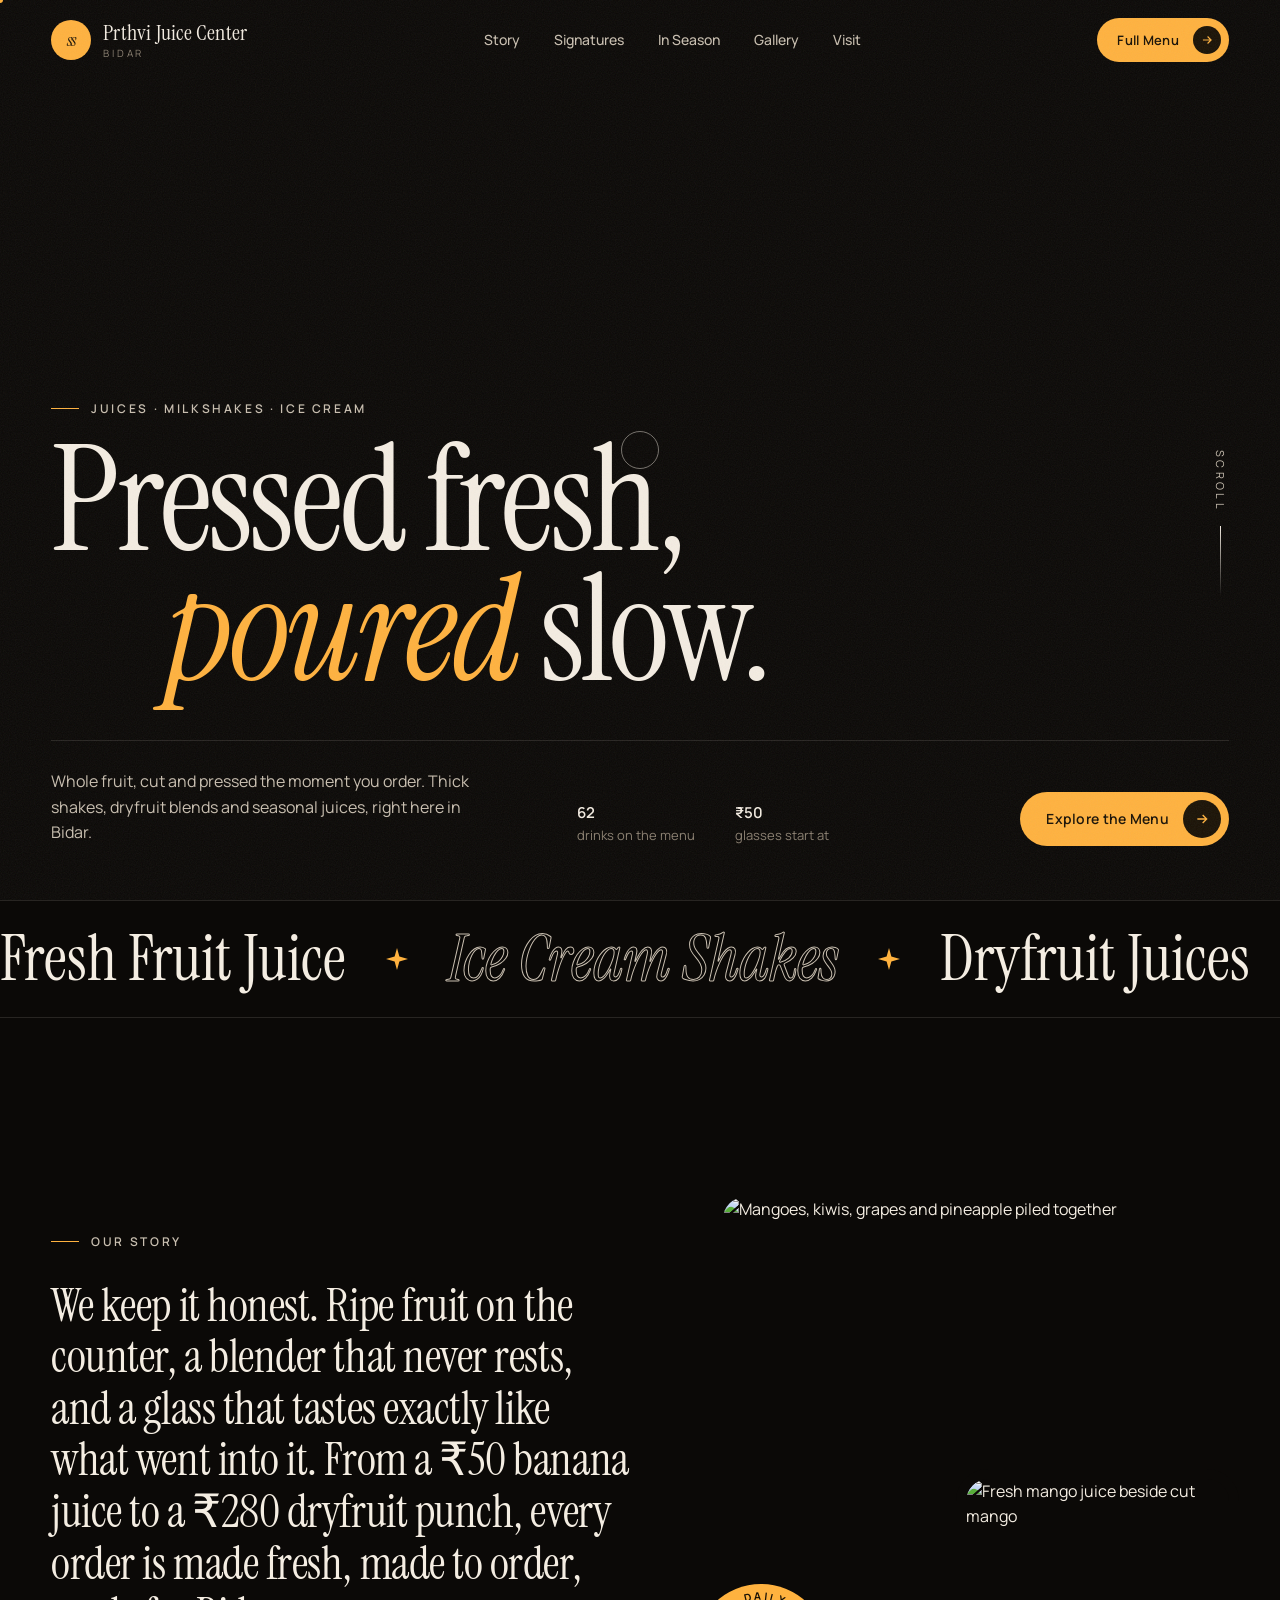
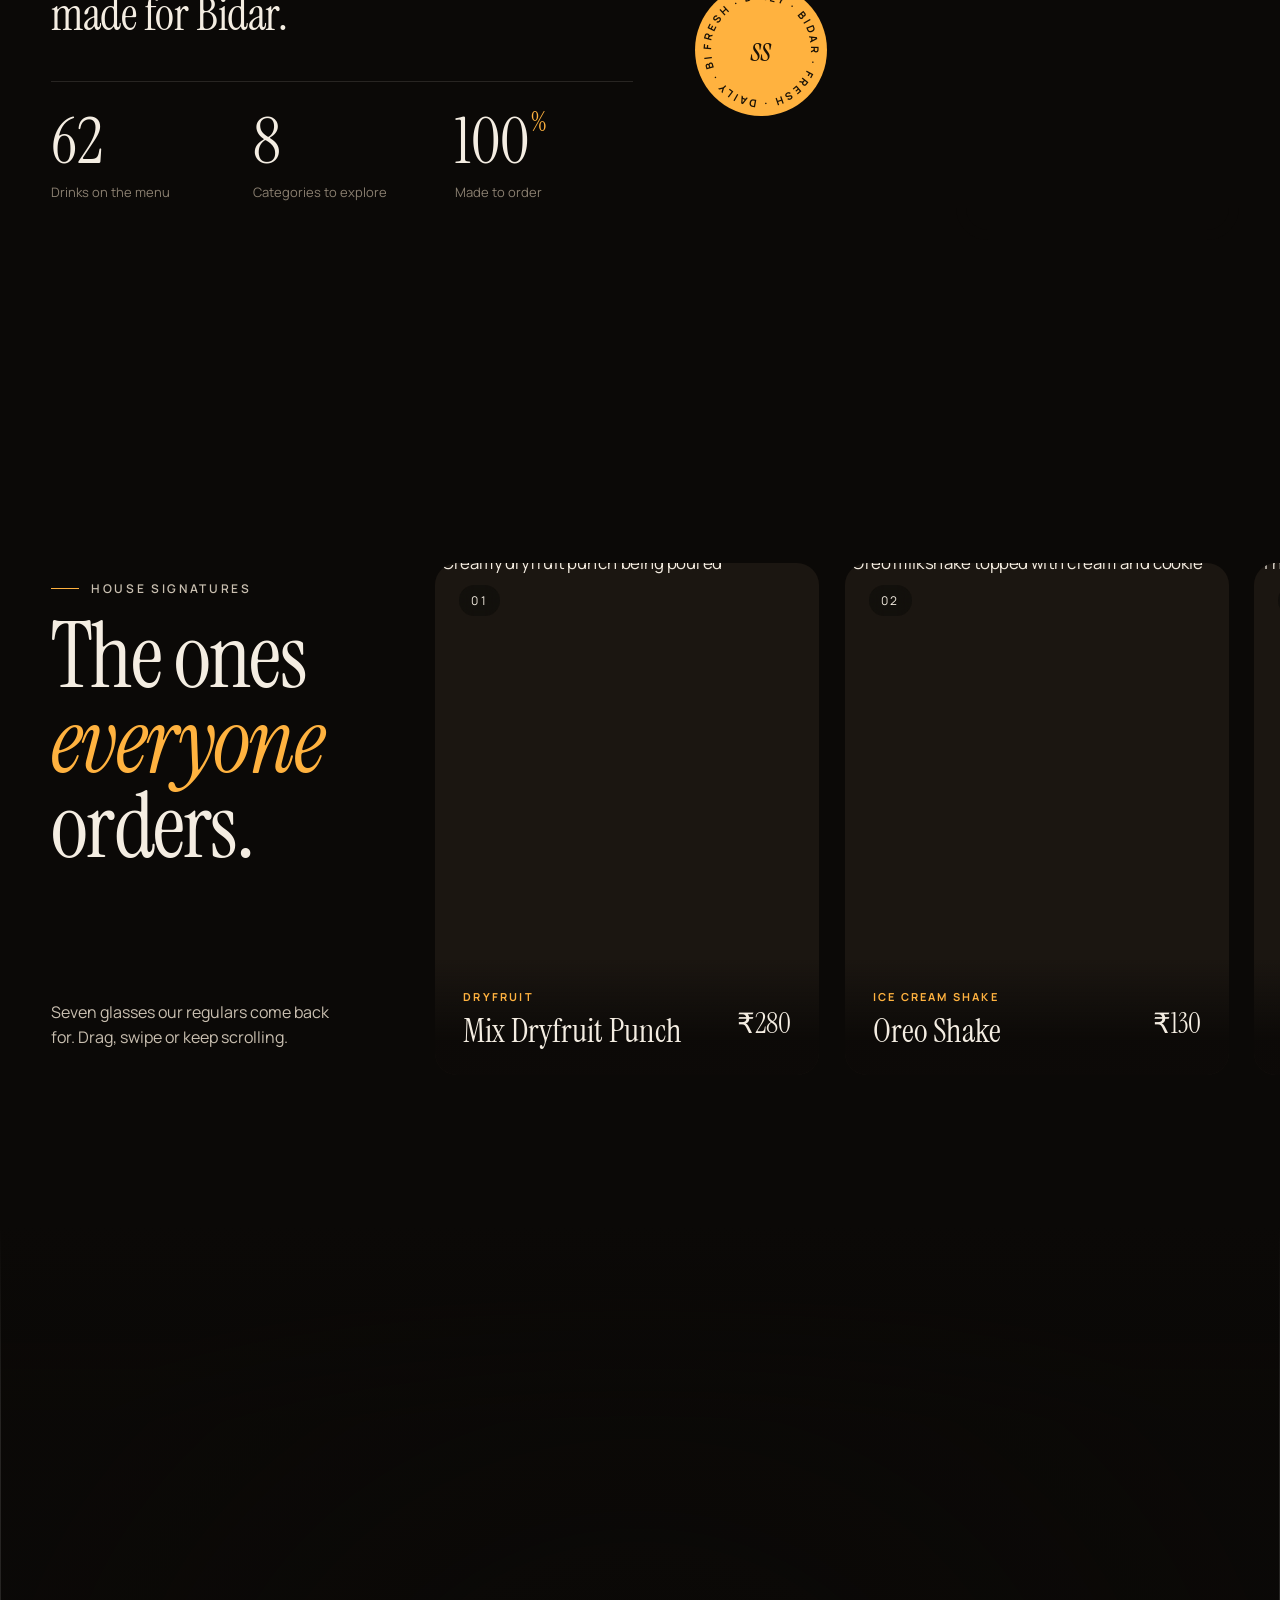
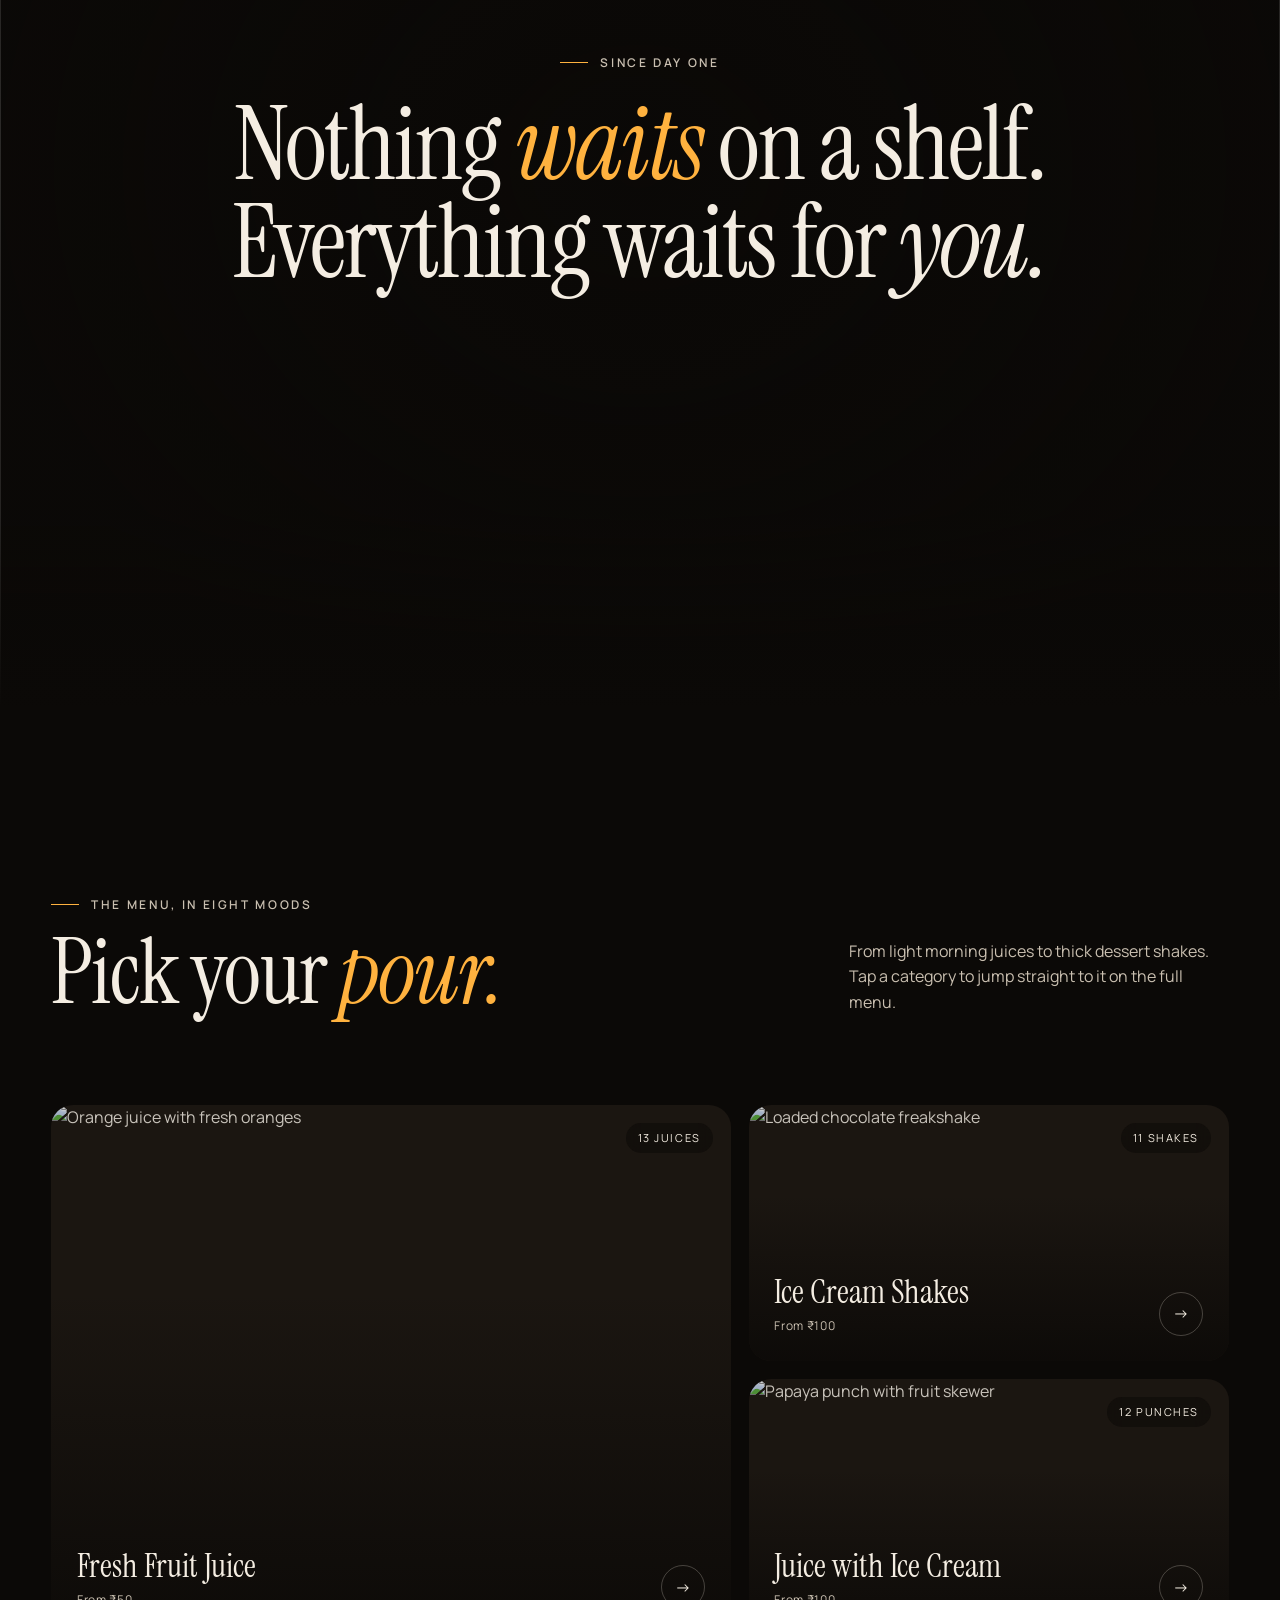
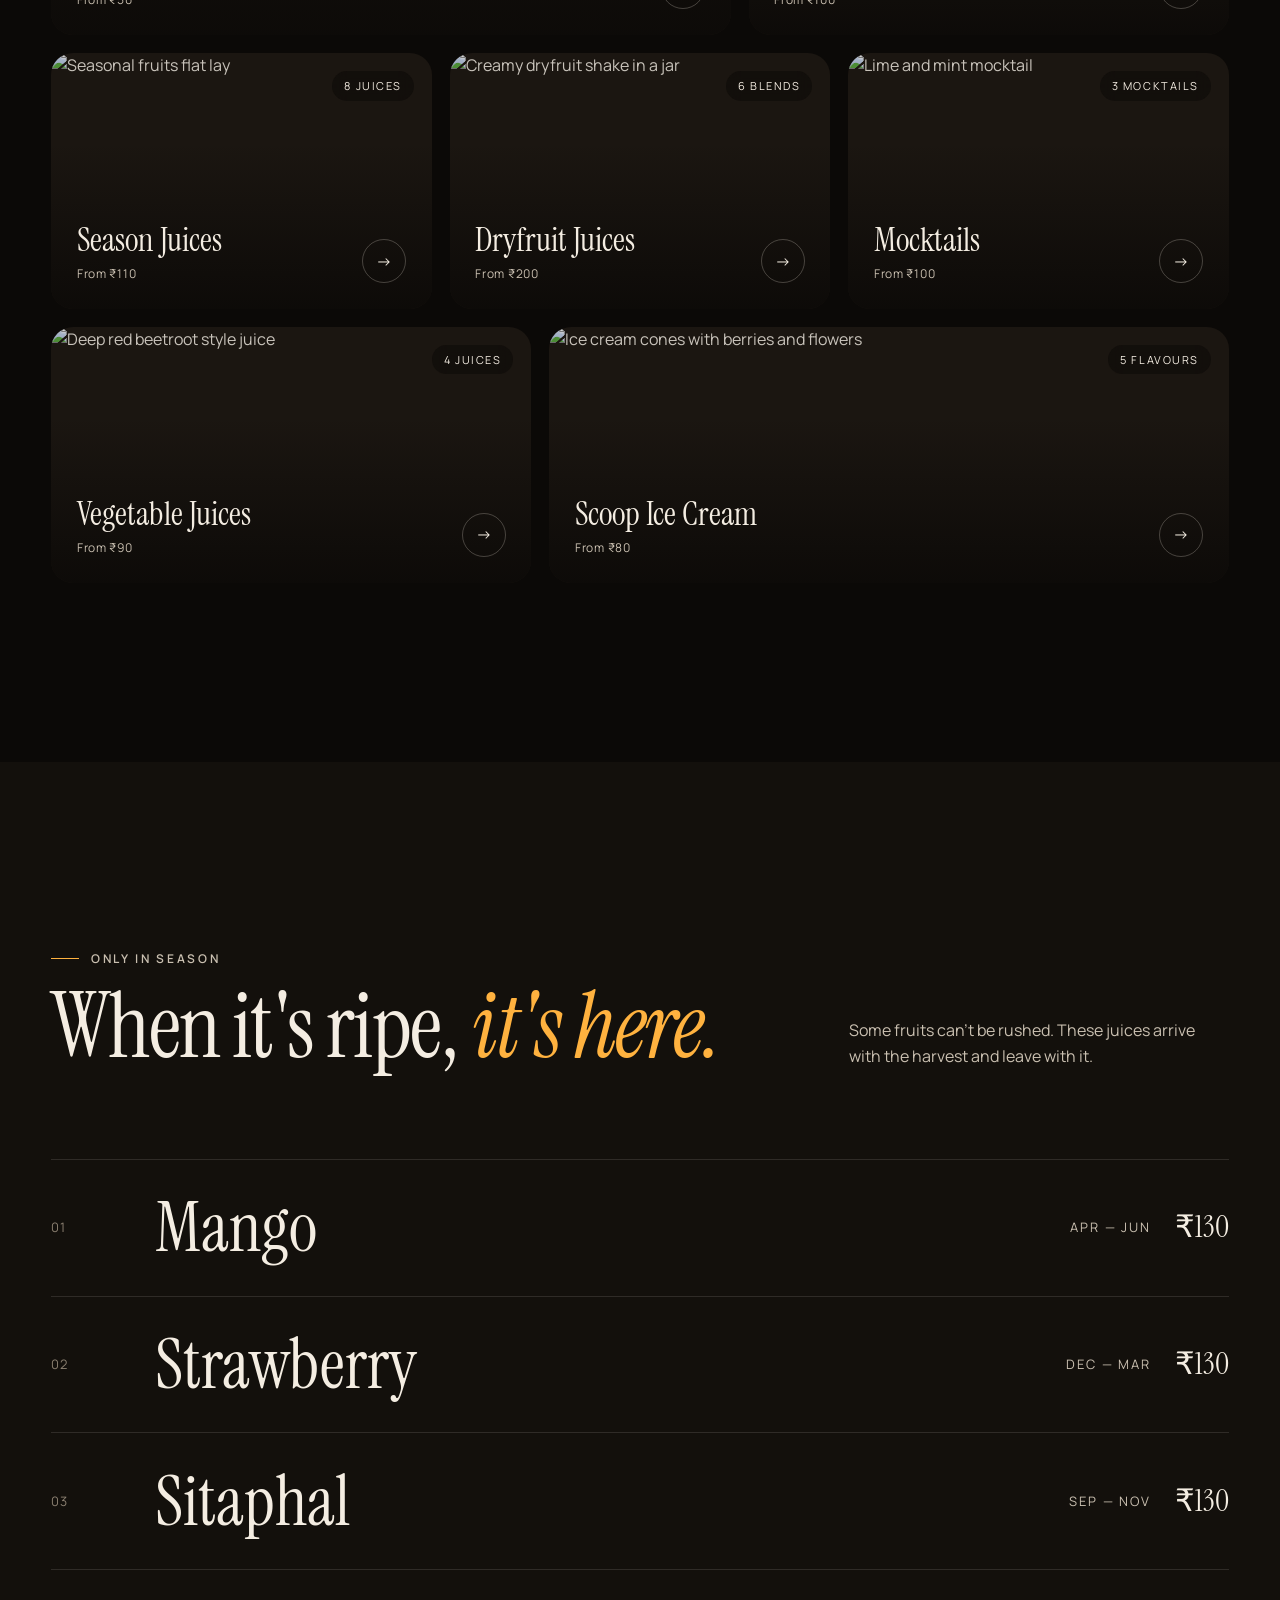
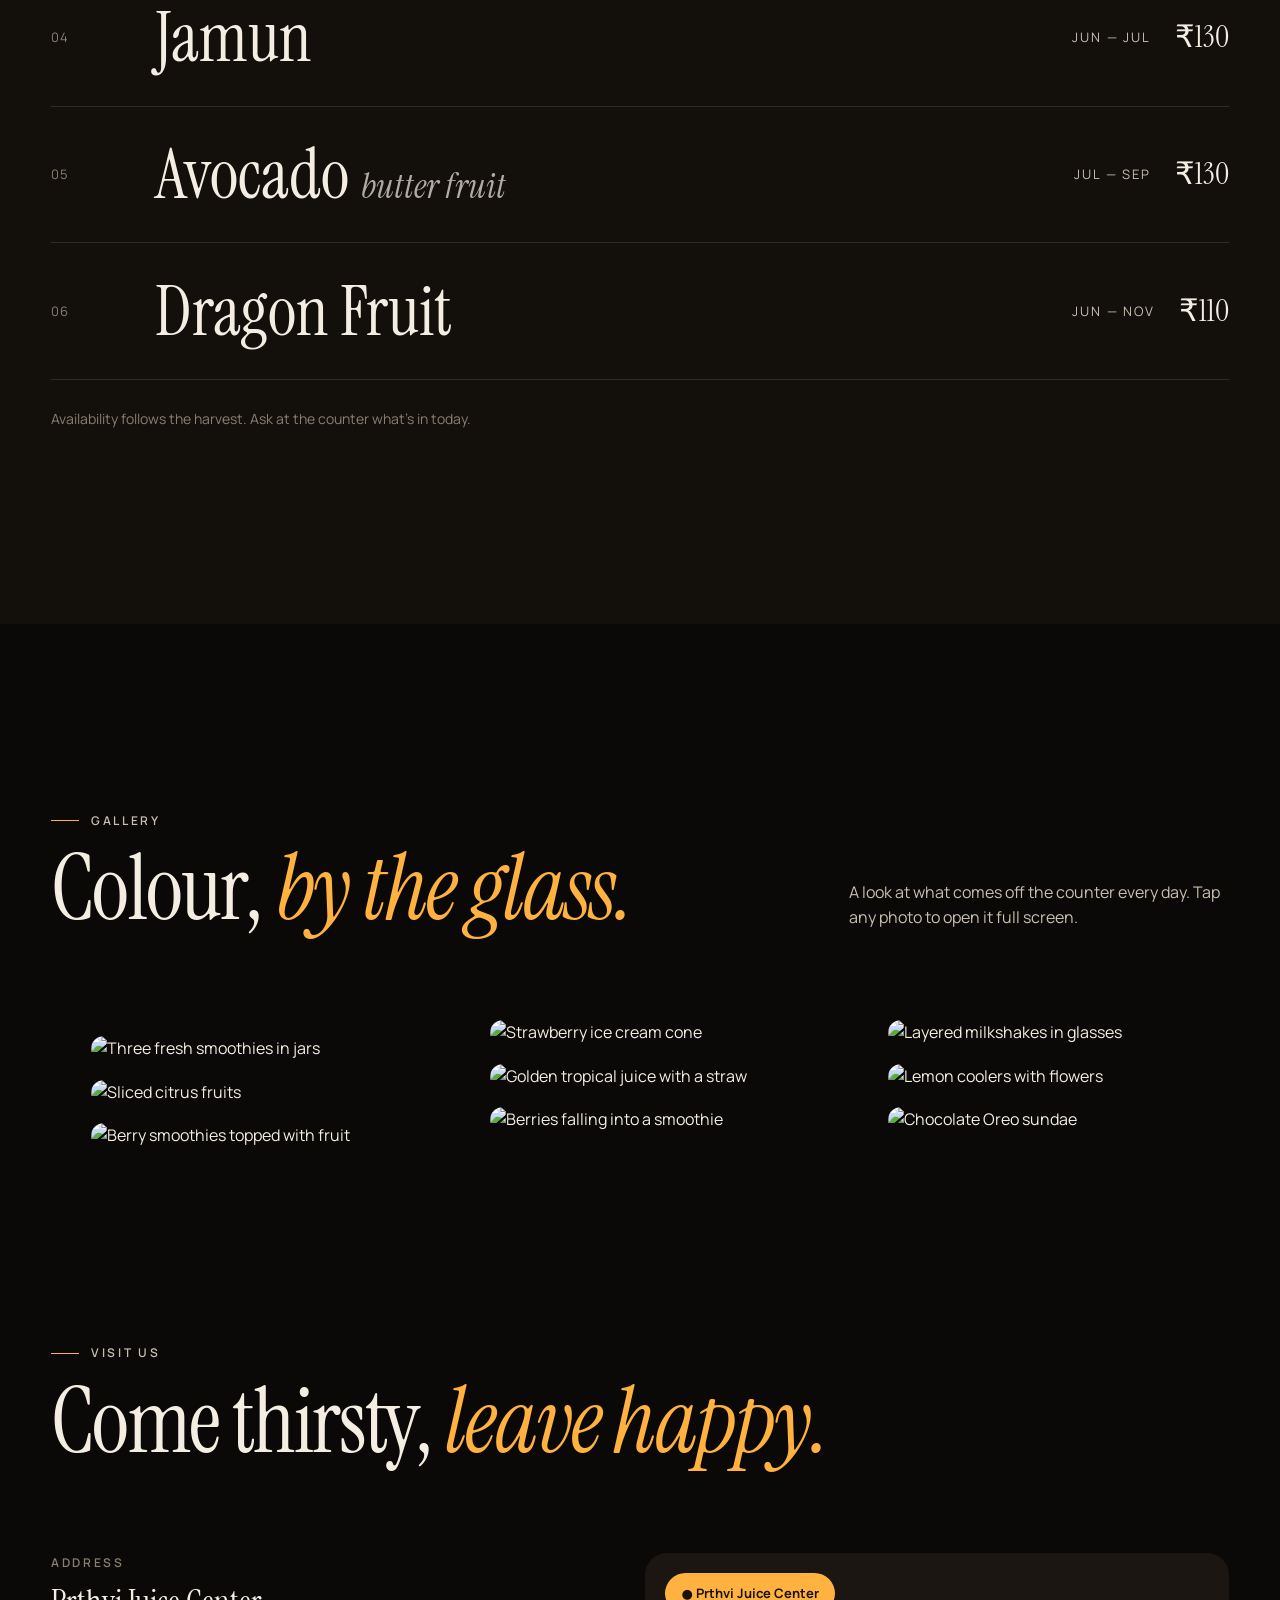
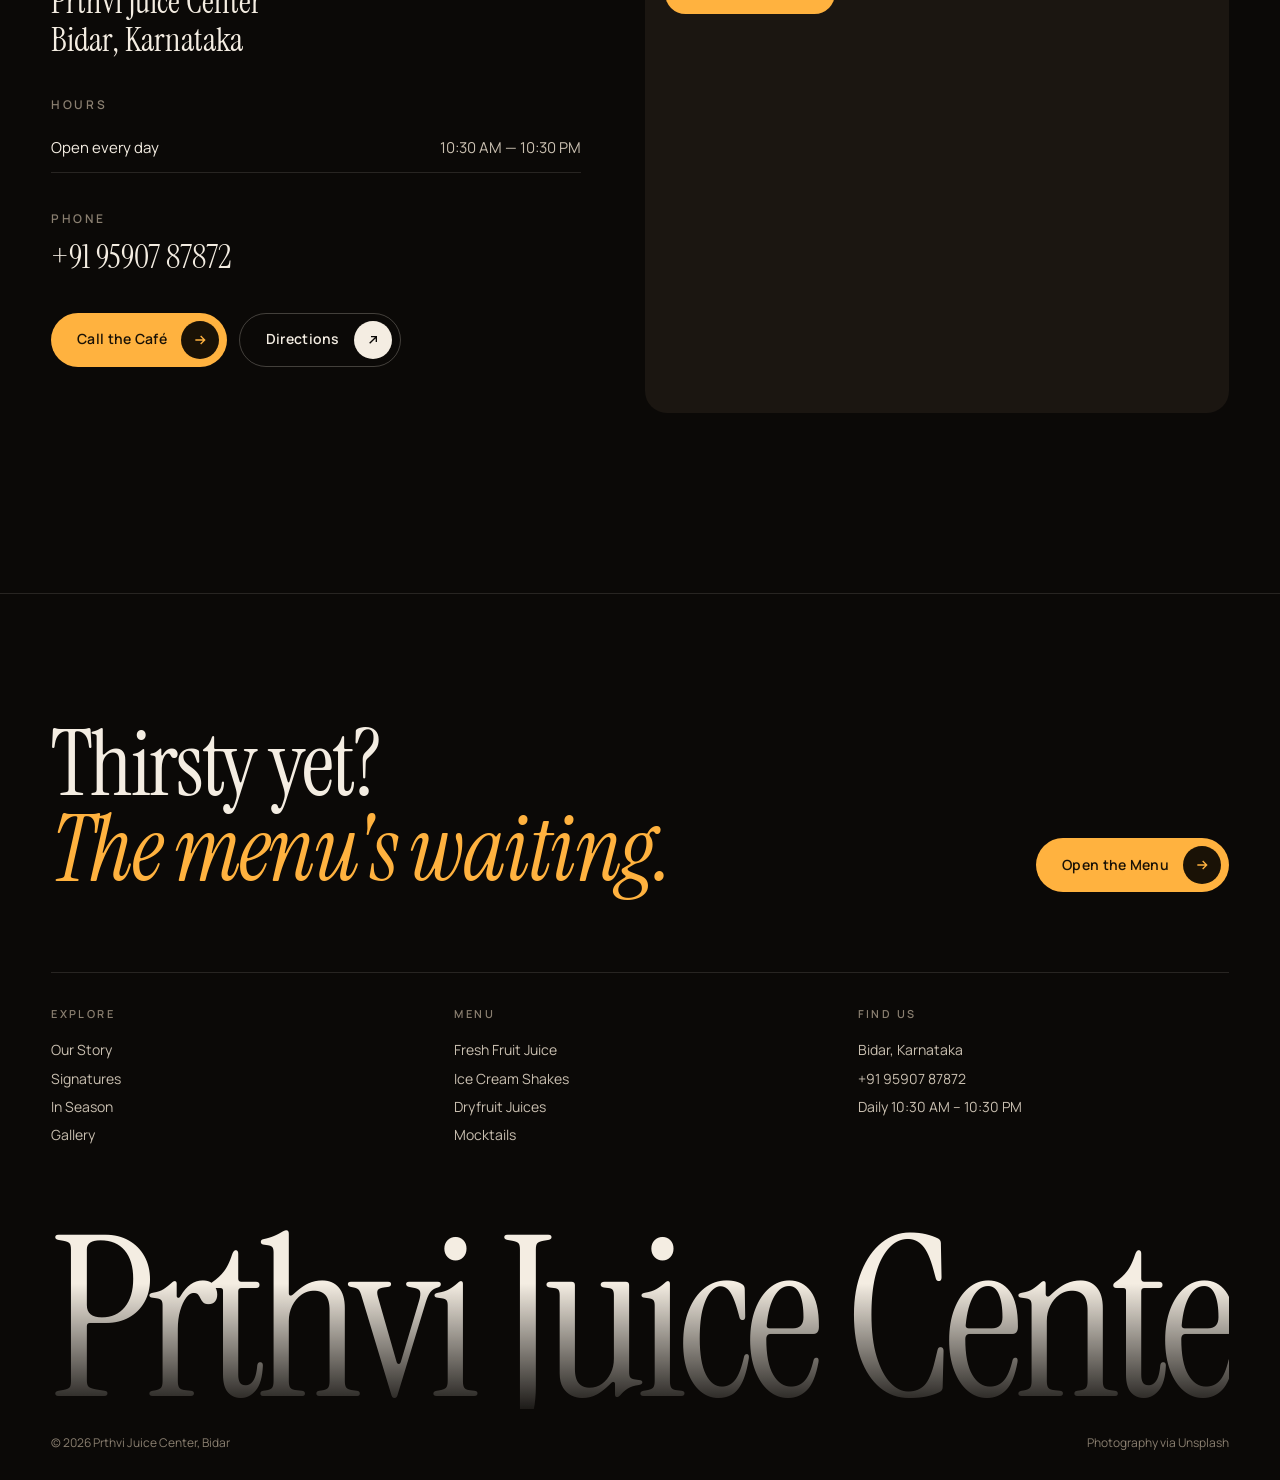
==== commit 4488e0e4: "Rename brand from S.S Café & Juice to Prthvi Juice Center Co-Authored-By: Claude Sonnet 5 <noreply@a" ====
--- a/index.html
+++ b/index.html
@@ -3,8 +3,8 @@
 <head>
   <meta charset="utf-8" />
   <meta name="viewport" content="width=device-width, initial-scale=1" />
-  <title>S.S Café &amp; Juice — Fresh Juices &amp; Milkshakes, Bidar</title>
-  <meta name="description" content="S.S Café & Juice, Bidar — fresh fruit juices, seasonal specials, dryfruit juices, ice cream shakes, punches and mocktails." />
+  <title>Prthvi Juice Center — Fresh Juices &amp; Milkshakes, Bidar</title>
+  <meta name="description" content="Prthvi Juice Center, Bidar — fresh fruit juices, seasonal specials, dryfruit juices, ice cream shakes, punches and mocktails." />
   <meta name="theme-color" content="#0b0907" />
   <link rel="icon" href="data:image/svg+xml,%3Csvg xmlns='http://www.w3.org/2000/svg' viewBox='0 0 64 64'%3E%3Ccircle cx='32' cy='32' r='32' fill='%23ffb23f'/%3E%3Ctext x='32' y='42' font-family='Georgia' font-style='italic' font-size='28' text-anchor='middle' fill='%231a1206'%3ESS%3C/text%3E%3C/svg%3E" />
   <link rel="preconnect" href="https://fonts.googleapis.com" />
@@ -20,7 +20,7 @@
 
   <!-- Preloader -->
   <div class="preloader" aria-hidden="true">
-    <div class="preloader__top"><span>S.S Café &amp; Juice</span><span>Bidar · Karnataka</span></div>
+    <div class="preloader__top"><span>Prthvi Juice Center</span><span>Bidar · Karnataka</span></div>
     <div class="preloader__word"><span>F</span><span>r</span><span>e</span><span>s</span><span>h</span></div>
     <div class="preloader__bottom"><span>Pressing fruit…</span><span class="preloader__count">0</span></div>
     <div class="preloader__bar"></div>
@@ -28,9 +28,9 @@
 
   <!-- Navigation -->
   <header class="nav">
-    <a href="index.html" class="brand" aria-label="S.S Café & Juice home">
+    <a href="index.html" class="brand" aria-label="Prthvi Juice Center home">
       <span class="brand__mark">ss</span>
-      <span class="brand__name">S.S Café &amp; Juice<small>Bidar</small></span>
+      <span class="brand__name">Prthvi Juice Center<small>Bidar</small></span>
     </a>
     <nav class="nav__links" aria-label="Primary">
       <a href="#story">Story</a>
@@ -331,7 +331,7 @@
 
         <div class="visit__grid">
           <div class="visit__info">
-            <div class="visit__block fade-up"><h4>Address</h4><p>S.S Café &amp; Juice<br />Bidar, Karnataka</p></div>
+            <div class="visit__block fade-up"><h4>Address</h4><p>Prthvi Juice Center<br />Bidar, Karnataka</p></div>
             <div class="visit__block fade-up">
               <h4>Hours</h4>
               <table class="hours">
@@ -349,8 +349,8 @@
             </div>
           </div>
           <div class="map img-reveal">
-            <span class="map__pin">● S.S Café &amp; Juice</span>
-            <iframe title="Map showing S.S Café & Juice in Bidar" loading="lazy" referrerpolicy="no-referrer-when-downgrade"
+            <span class="map__pin">● Prthvi Juice Center</span>
+            <iframe title="Map showing Prthvi Juice Center in Bidar" loading="lazy" referrerpolicy="no-referrer-when-downgrade"
               src="https://www.google.com/maps?q=17.9257175,77.4955509&z=17&output=embed"></iframe>
           </div>
         </div>
@@ -372,8 +372,8 @@
         <div><h5>Menu</h5><a href="menu.html#fresh-fruit-juice">Fresh Fruit Juice</a><a href="menu.html#ice-cream-shakes">Ice Cream Shakes</a><a href="menu.html#dryfruit-juices">Dryfruit Juices</a><a href="menu.html#mocktails">Mocktails</a></div>
         <div><h5>Find us</h5><a href="https://maps.app.goo.gl/4yC3fa9TvVvdDudY7" target="_blank" rel="noopener">Bidar, Karnataka</a><a href="tel:+919590787872">+91 95907 87872</a><a href="#visit">Daily 10:30 AM – 10:30 PM</a></div>
       </div>
-      <div class="footer__word" aria-hidden="true">S.S Café</div>
-      <div class="footer__legal"><span>© <span id="year"></span> S.S Café &amp; Juice, Bidar</span><span>Photography via Unsplash</span></div>
+      <div class="footer__word" aria-hidden="true">Prthvi Juice Center</div>
+      <div class="footer__legal"><span>© <span id="year"></span> Prthvi Juice Center, Bidar</span><span>Photography via Unsplash</span></div>
     </div>
   </footer>
 
--- a/css/style.css
+++ b/css/style.css
@@ -1,5 +1,5 @@
 /* ==========================================================
-   S.S Café & Juice — Bidar
+   Prthvi Juice Center — Bidar
    Cinematic dark theme · shared by index.html & menu.html
    ========================================================== */
 
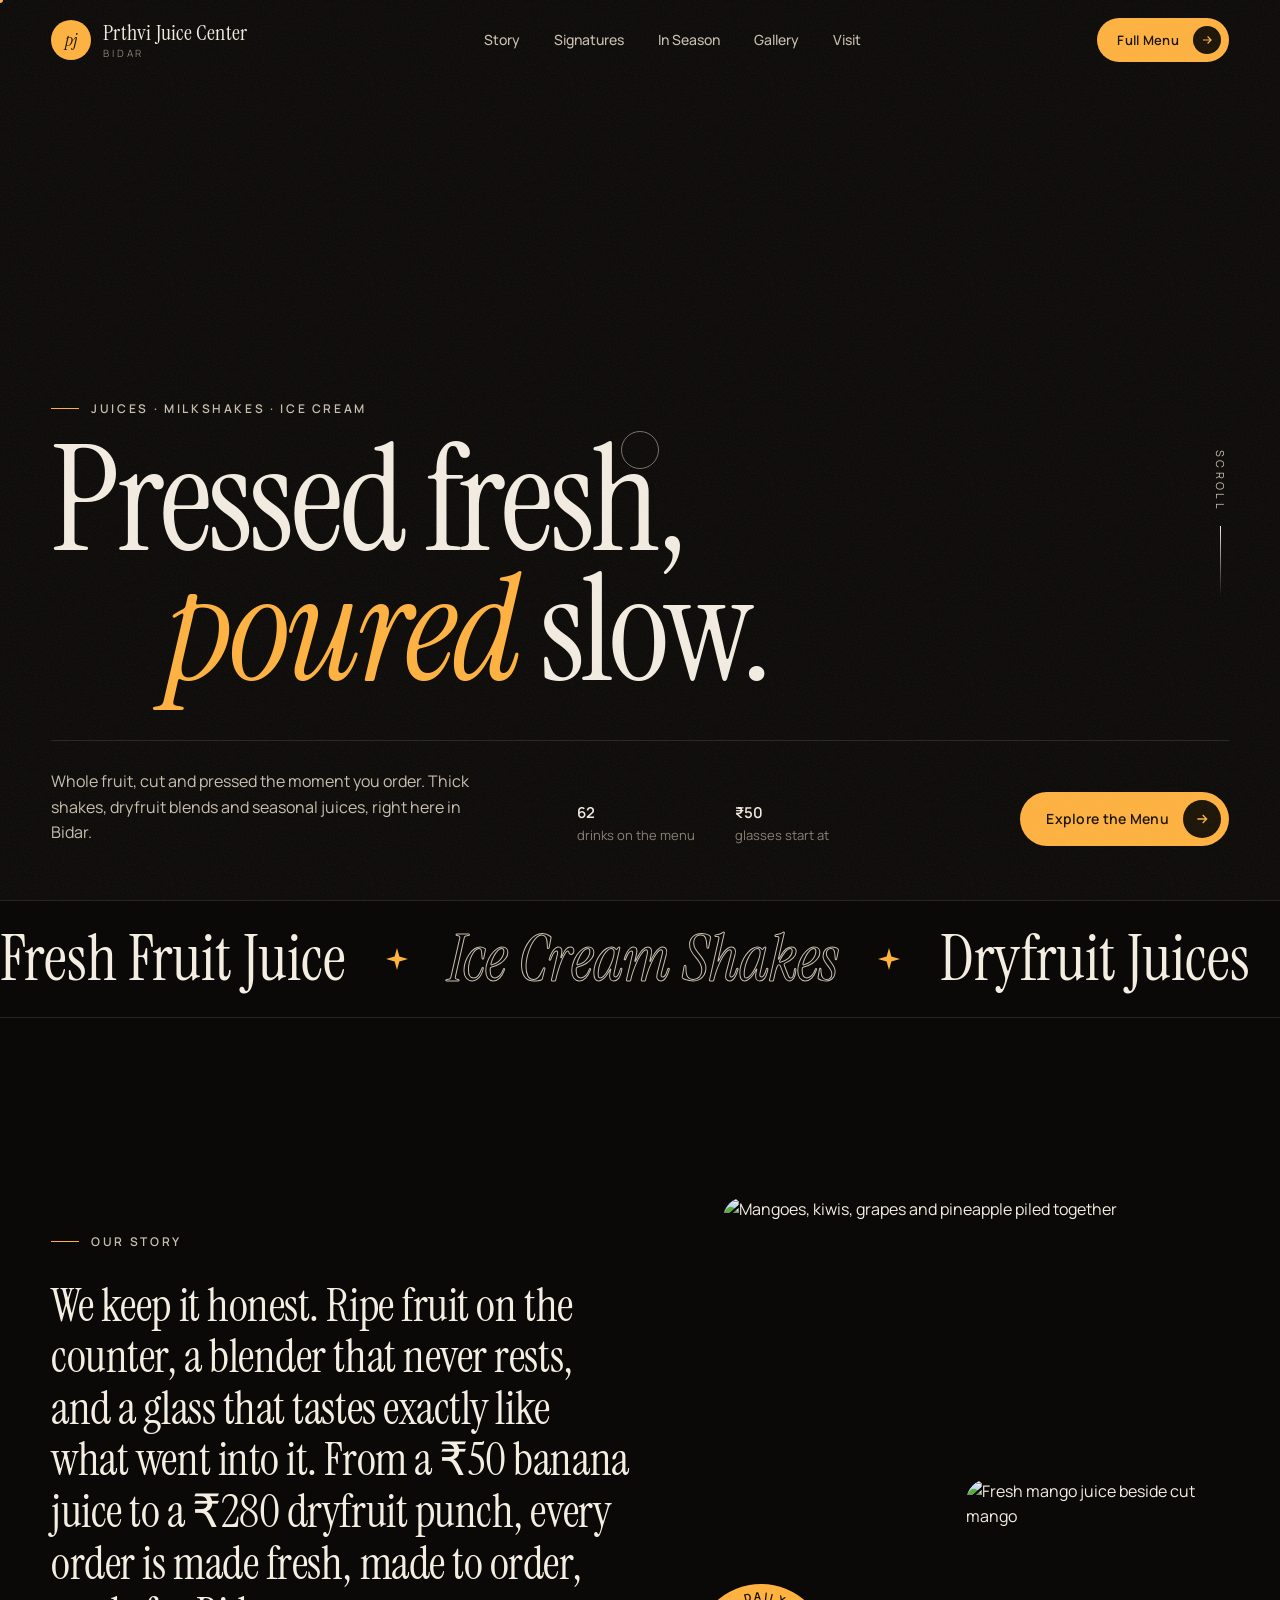
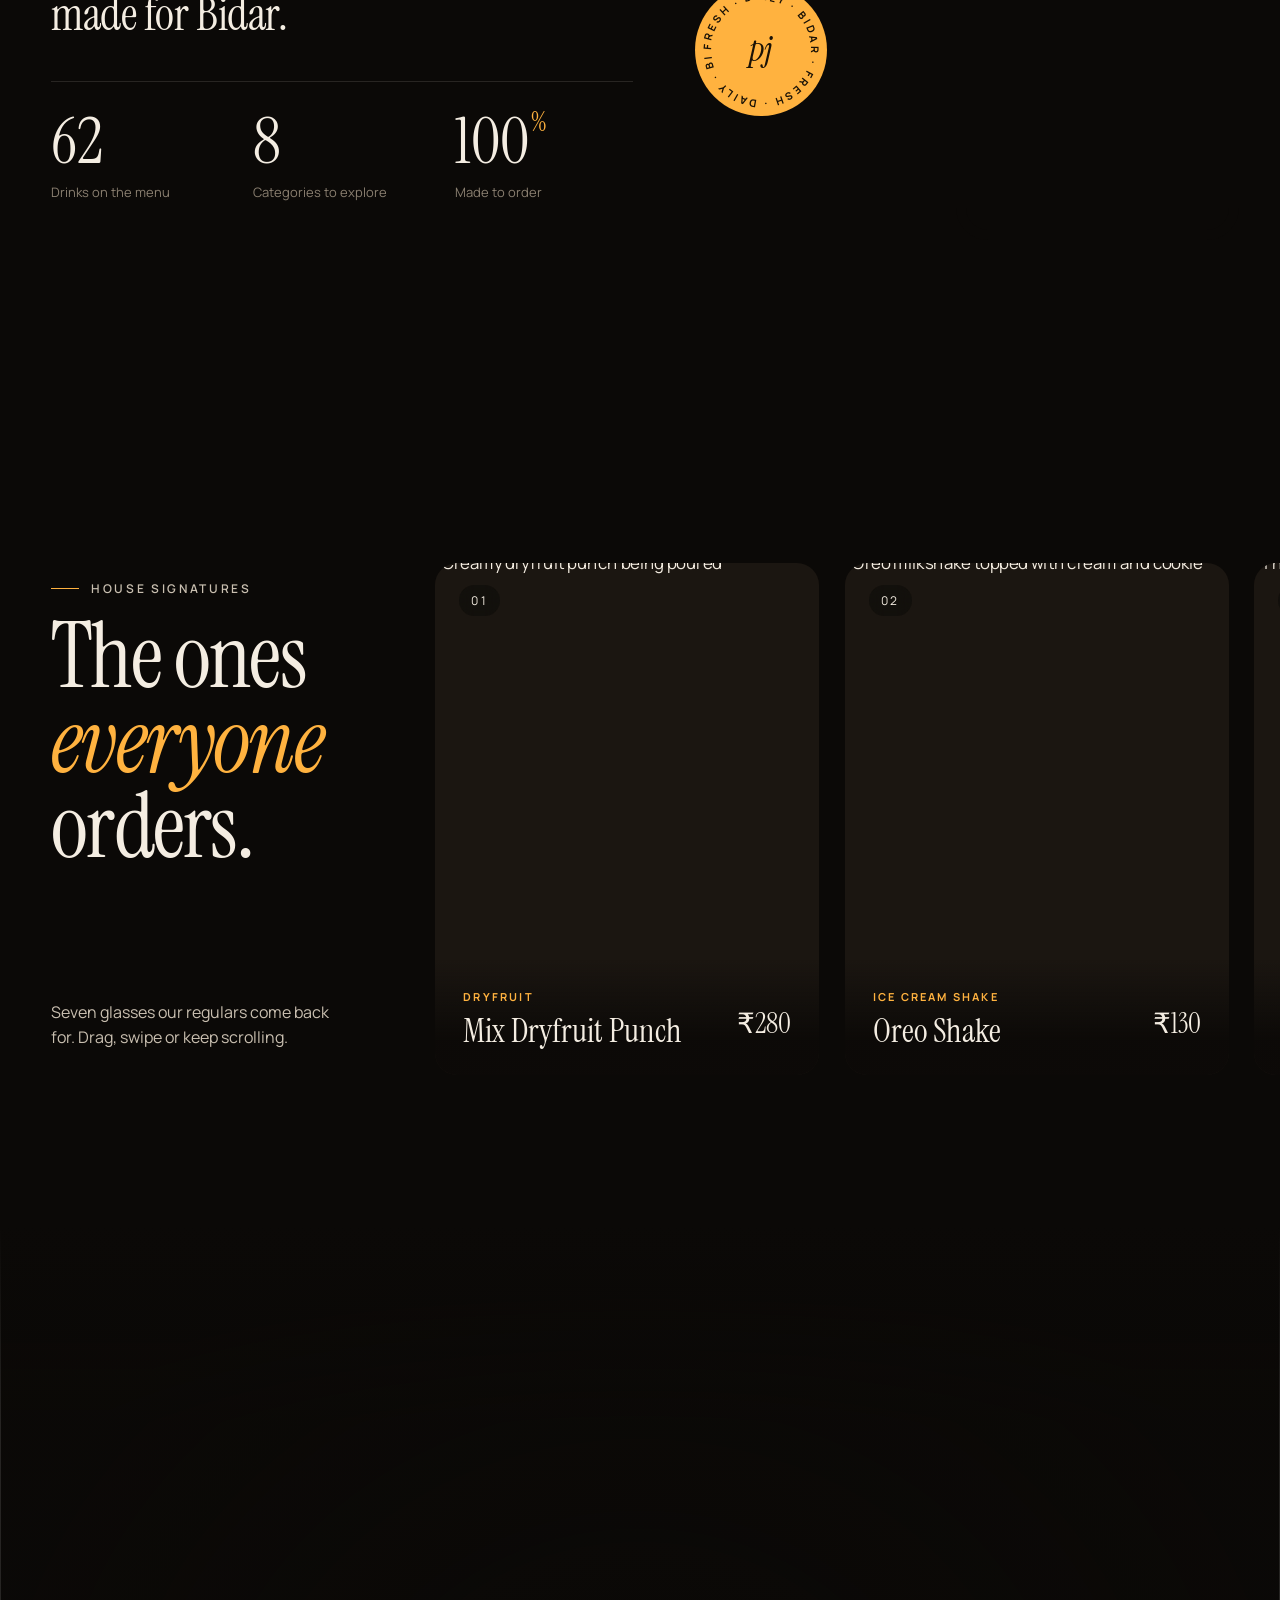
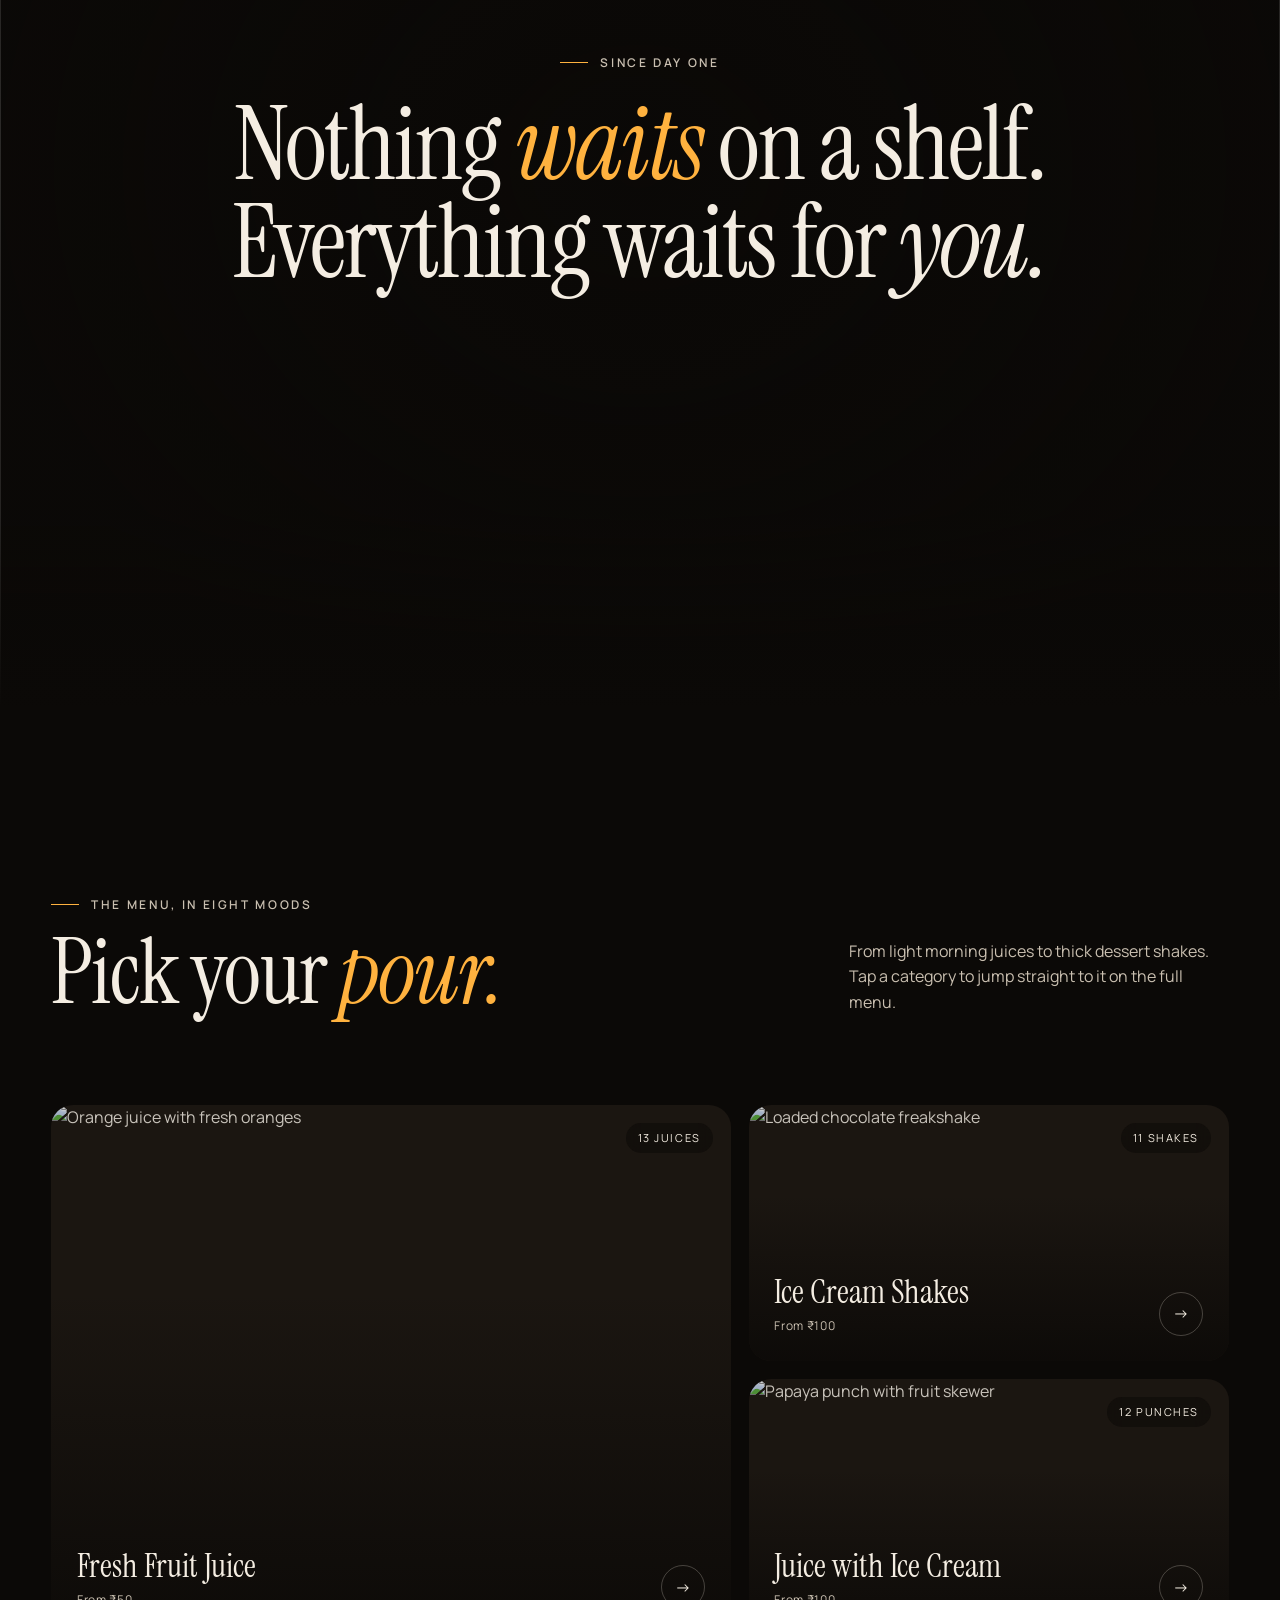
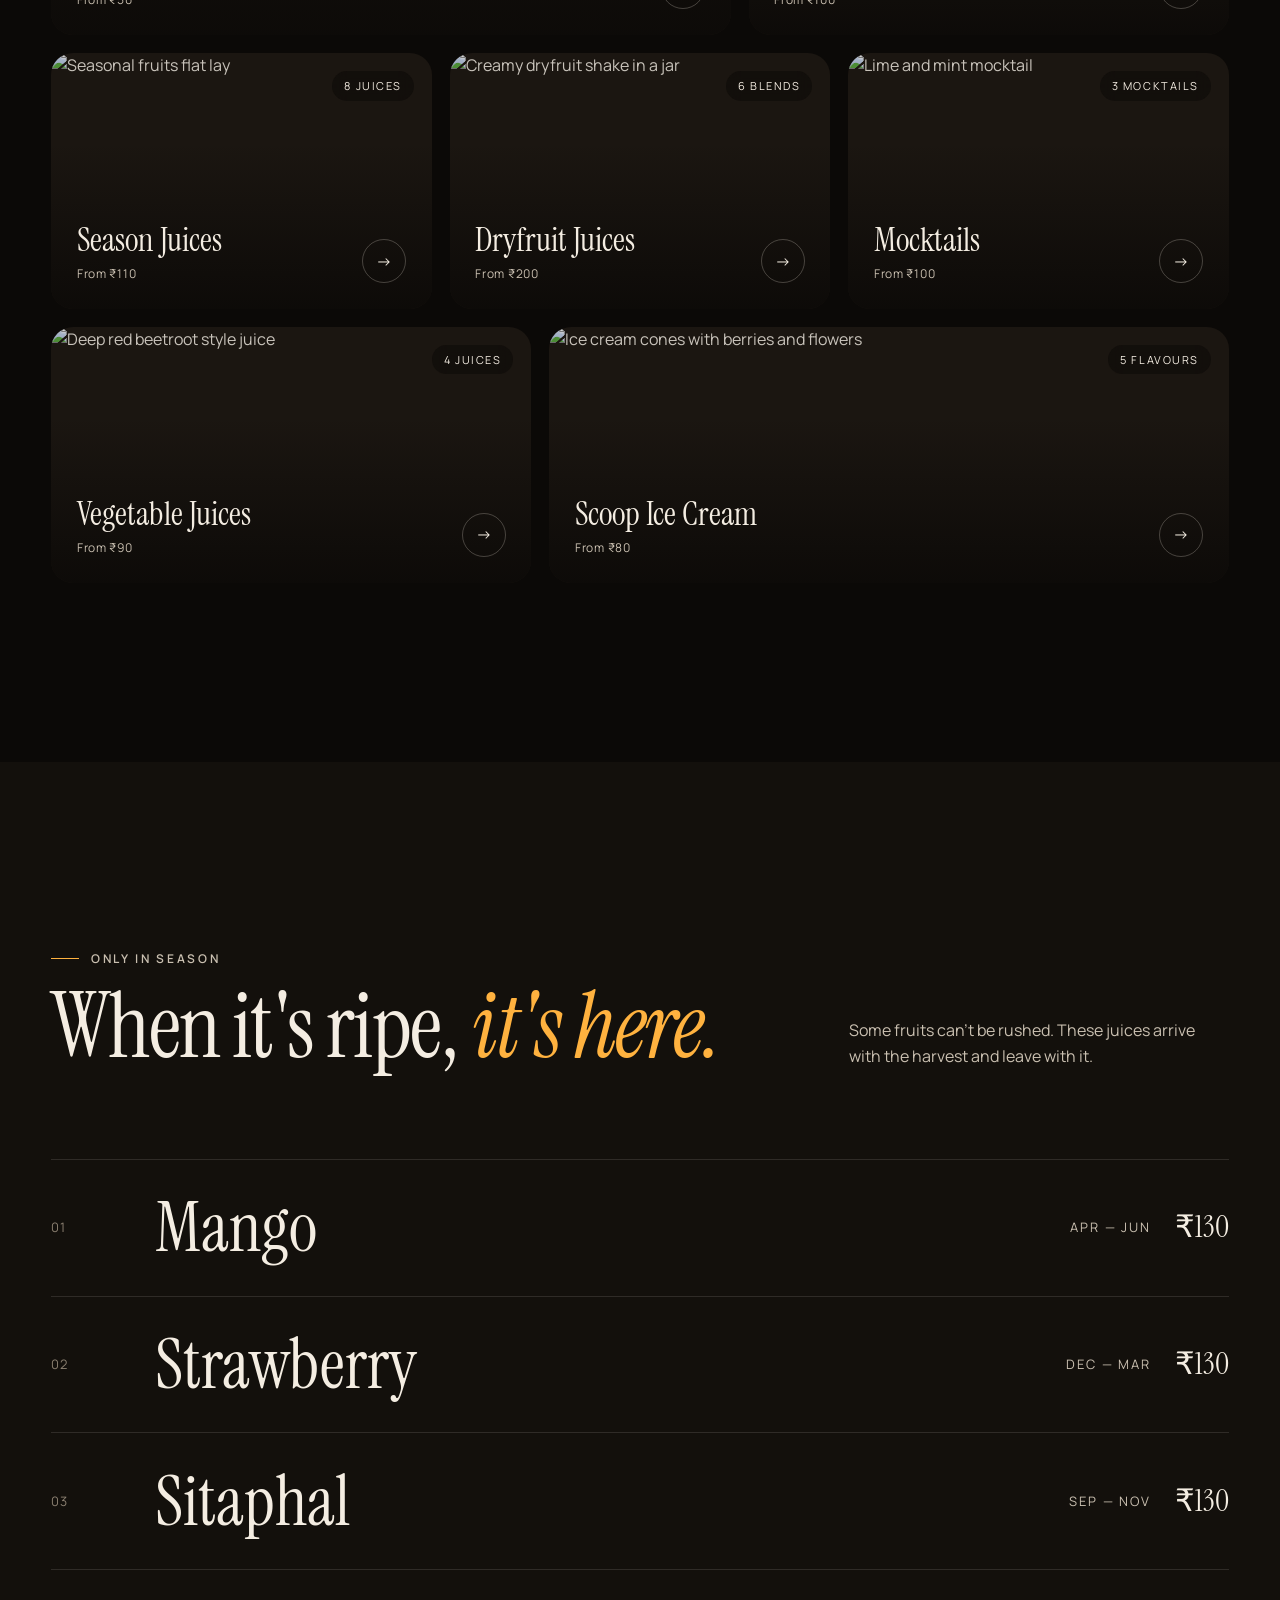
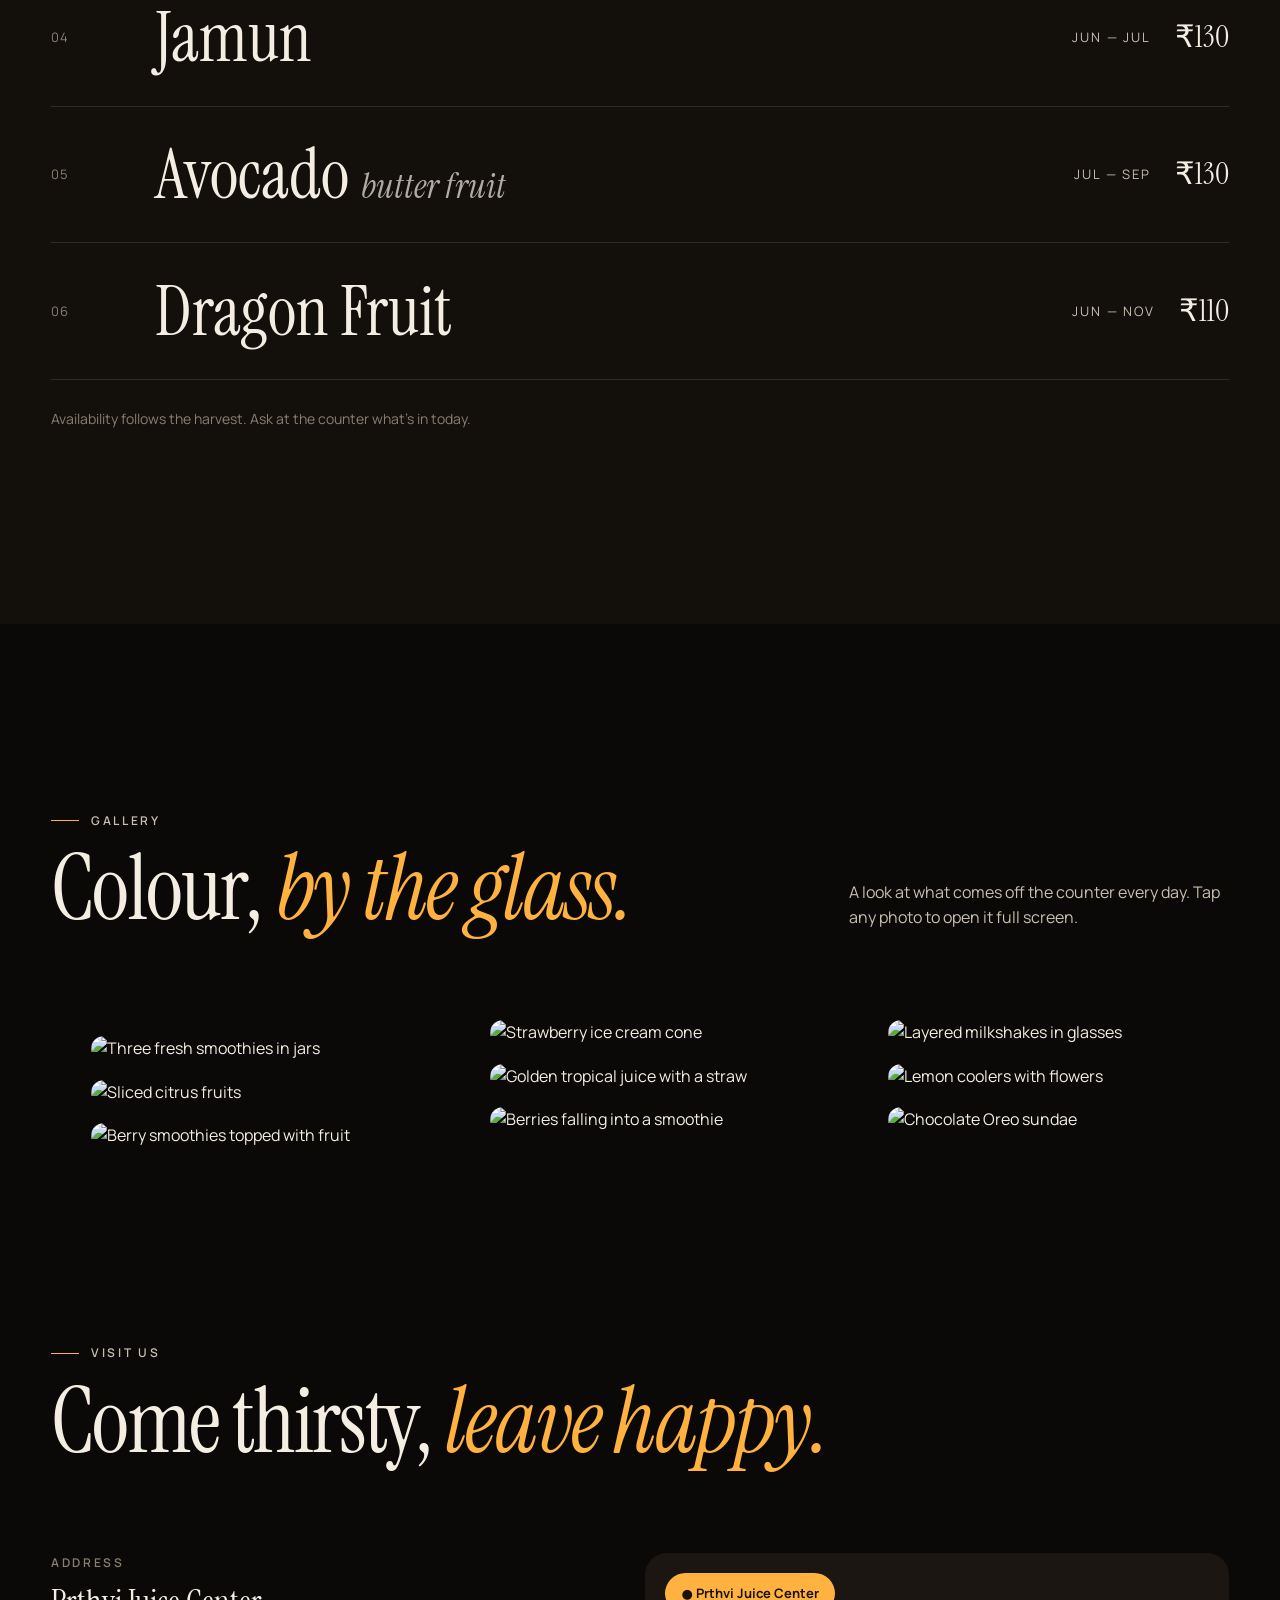
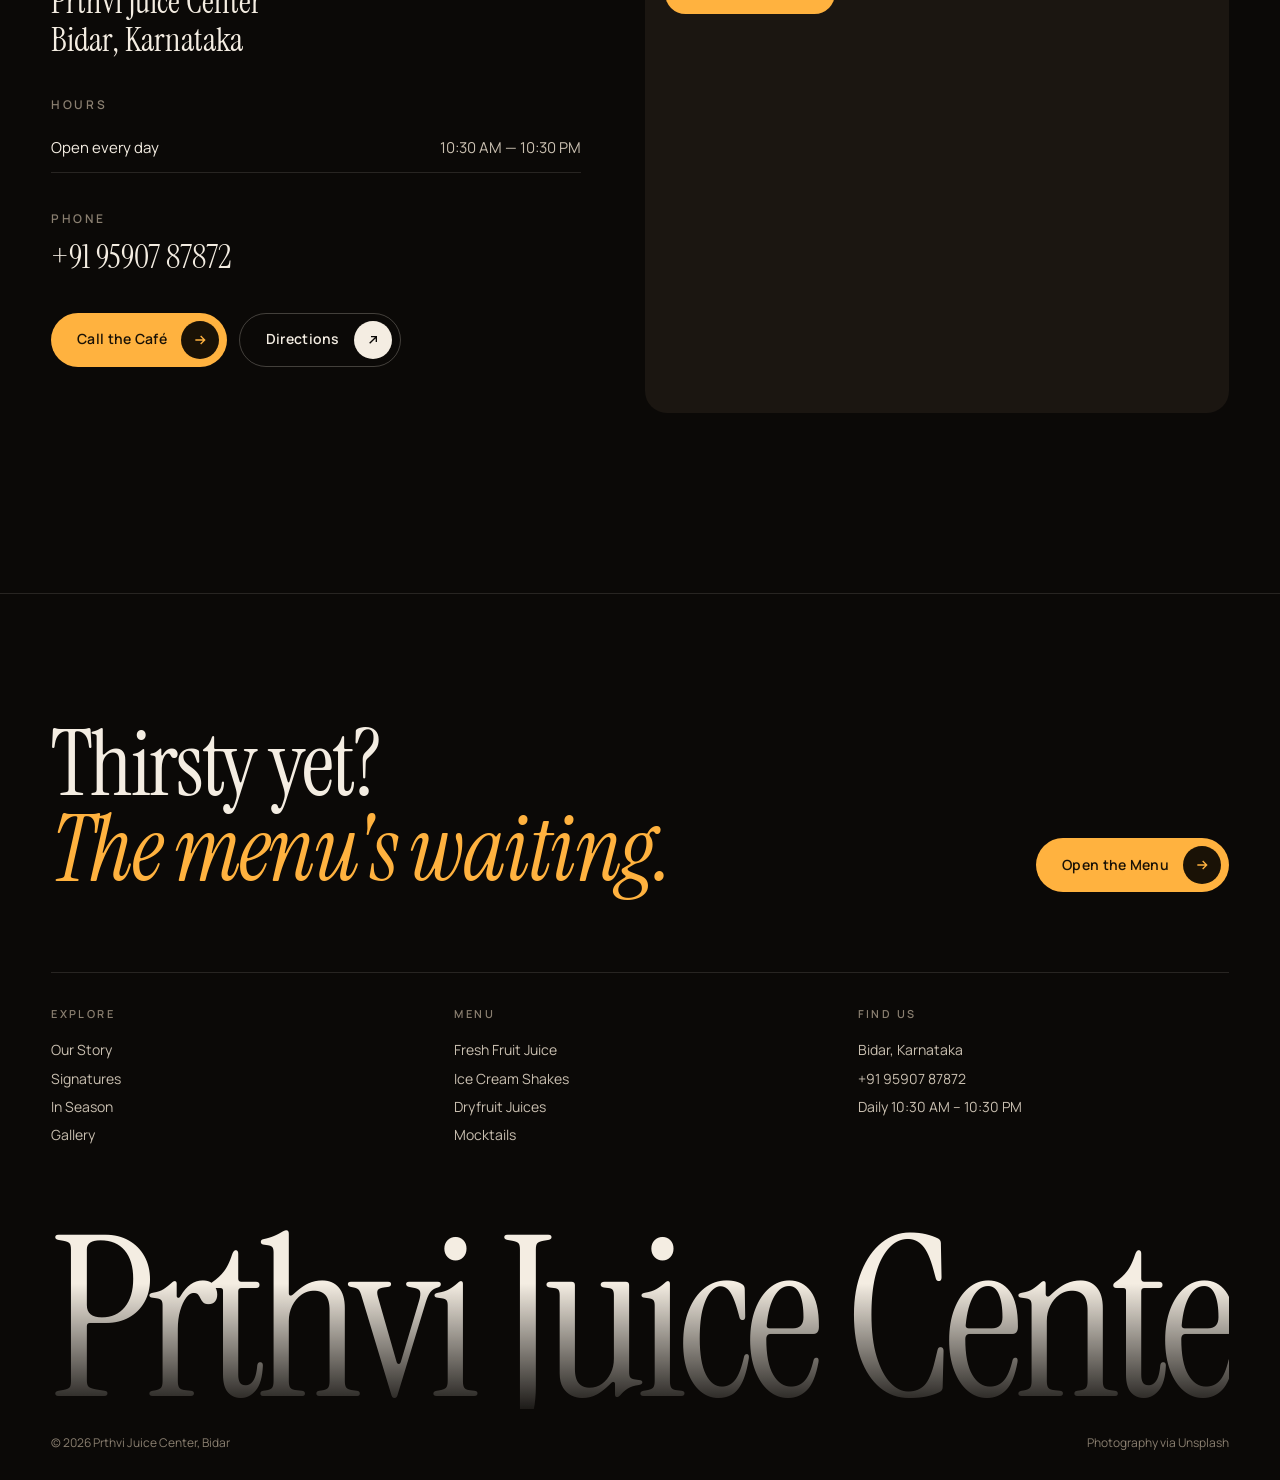
==== commit f7f02ff3: "Replace SS logo marks with PJ initials for Prthvi Juice Center Co-Authored-By: Claude Sonnet 5 <nore" ====
--- a/index.html
+++ b/index.html
@@ -6,7 +6,7 @@
   <title>Prthvi Juice Center — Fresh Juices &amp; Milkshakes, Bidar</title>
   <meta name="description" content="Prthvi Juice Center, Bidar — fresh fruit juices, seasonal specials, dryfruit juices, ice cream shakes, punches and mocktails." />
   <meta name="theme-color" content="#0b0907" />
-  <link rel="icon" href="data:image/svg+xml,%3Csvg xmlns='http://www.w3.org/2000/svg' viewBox='0 0 64 64'%3E%3Ccircle cx='32' cy='32' r='32' fill='%23ffb23f'/%3E%3Ctext x='32' y='42' font-family='Georgia' font-style='italic' font-size='28' text-anchor='middle' fill='%231a1206'%3ESS%3C/text%3E%3C/svg%3E" />
+  <link rel="icon" href="data:image/svg+xml,%3Csvg xmlns='http://www.w3.org/2000/svg' viewBox='0 0 64 64'%3E%3Ccircle cx='32' cy='32' r='32' fill='%23ffb23f'/%3E%3Ctext x='32' y='42' font-family='Georgia' font-style='italic' font-size='28' text-anchor='middle' fill='%231a1206'%3EPJ%3C/text%3E%3C/svg%3E" />
   <link rel="preconnect" href="https://fonts.googleapis.com" />
   <link rel="preconnect" href="https://fonts.gstatic.com" crossorigin />
   <link rel="preconnect" href="https://images.unsplash.com" />
@@ -29,7 +29,7 @@
   <!-- Navigation -->
   <header class="nav">
     <a href="index.html" class="brand" aria-label="Prthvi Juice Center home">
-      <span class="brand__mark">ss</span>
+      <span class="brand__mark">pj</span>
       <span class="brand__name">Prthvi Juice Center<small>Bidar</small></span>
     </a>
     <nav class="nav__links" aria-label="Primary">
@@ -131,7 +131,7 @@
           </div>
           <div class="story__badge" aria-hidden="true">
             <svg viewBox="0 0 132 132"><defs><path id="circ" d="M66,66 m-50,0 a50,50 0 1,1 100,0 a50,50 0 1,1 -100,0"/></defs><text><textPath href="#circ">Fresh · Daily · Bidar · Fresh · Daily · Bidar ·</textPath></text></svg>
-            <b>ss</b>
+            <b>pj</b>
           </div>
         </div>
       </div>
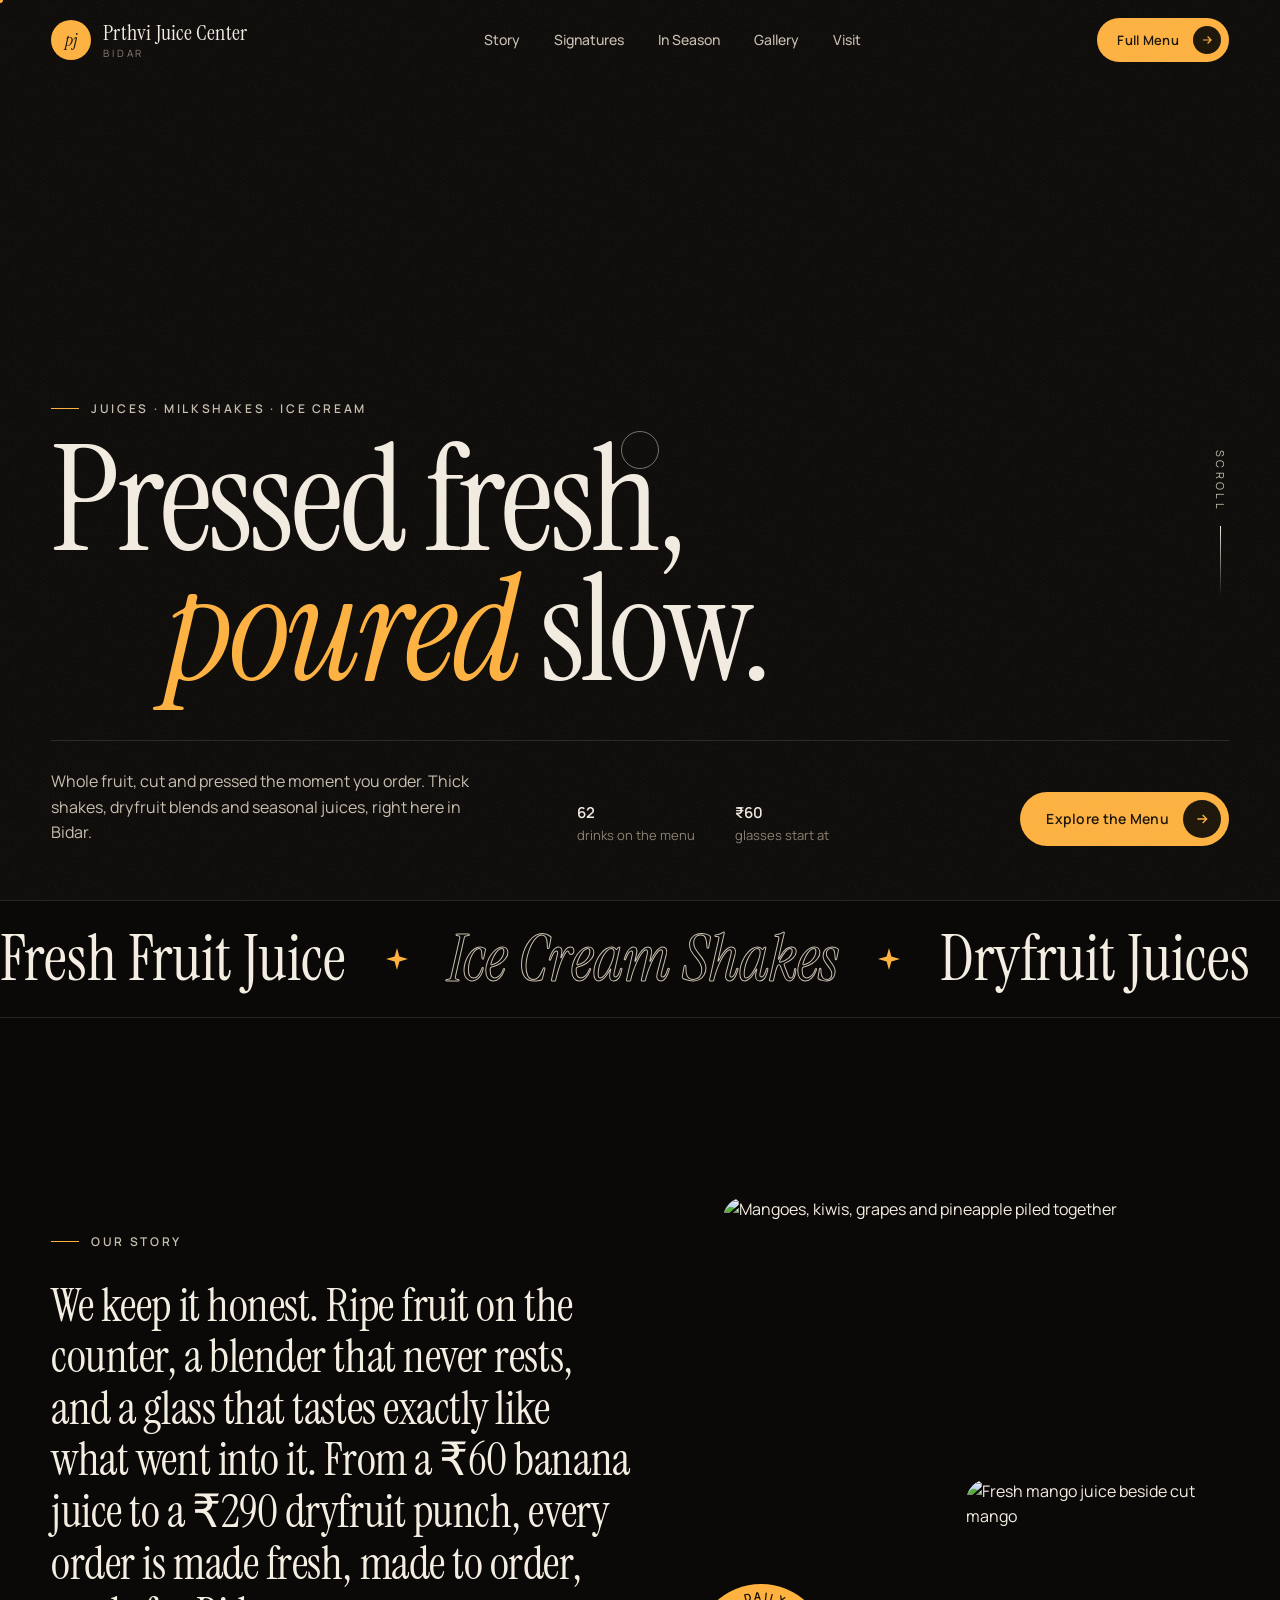
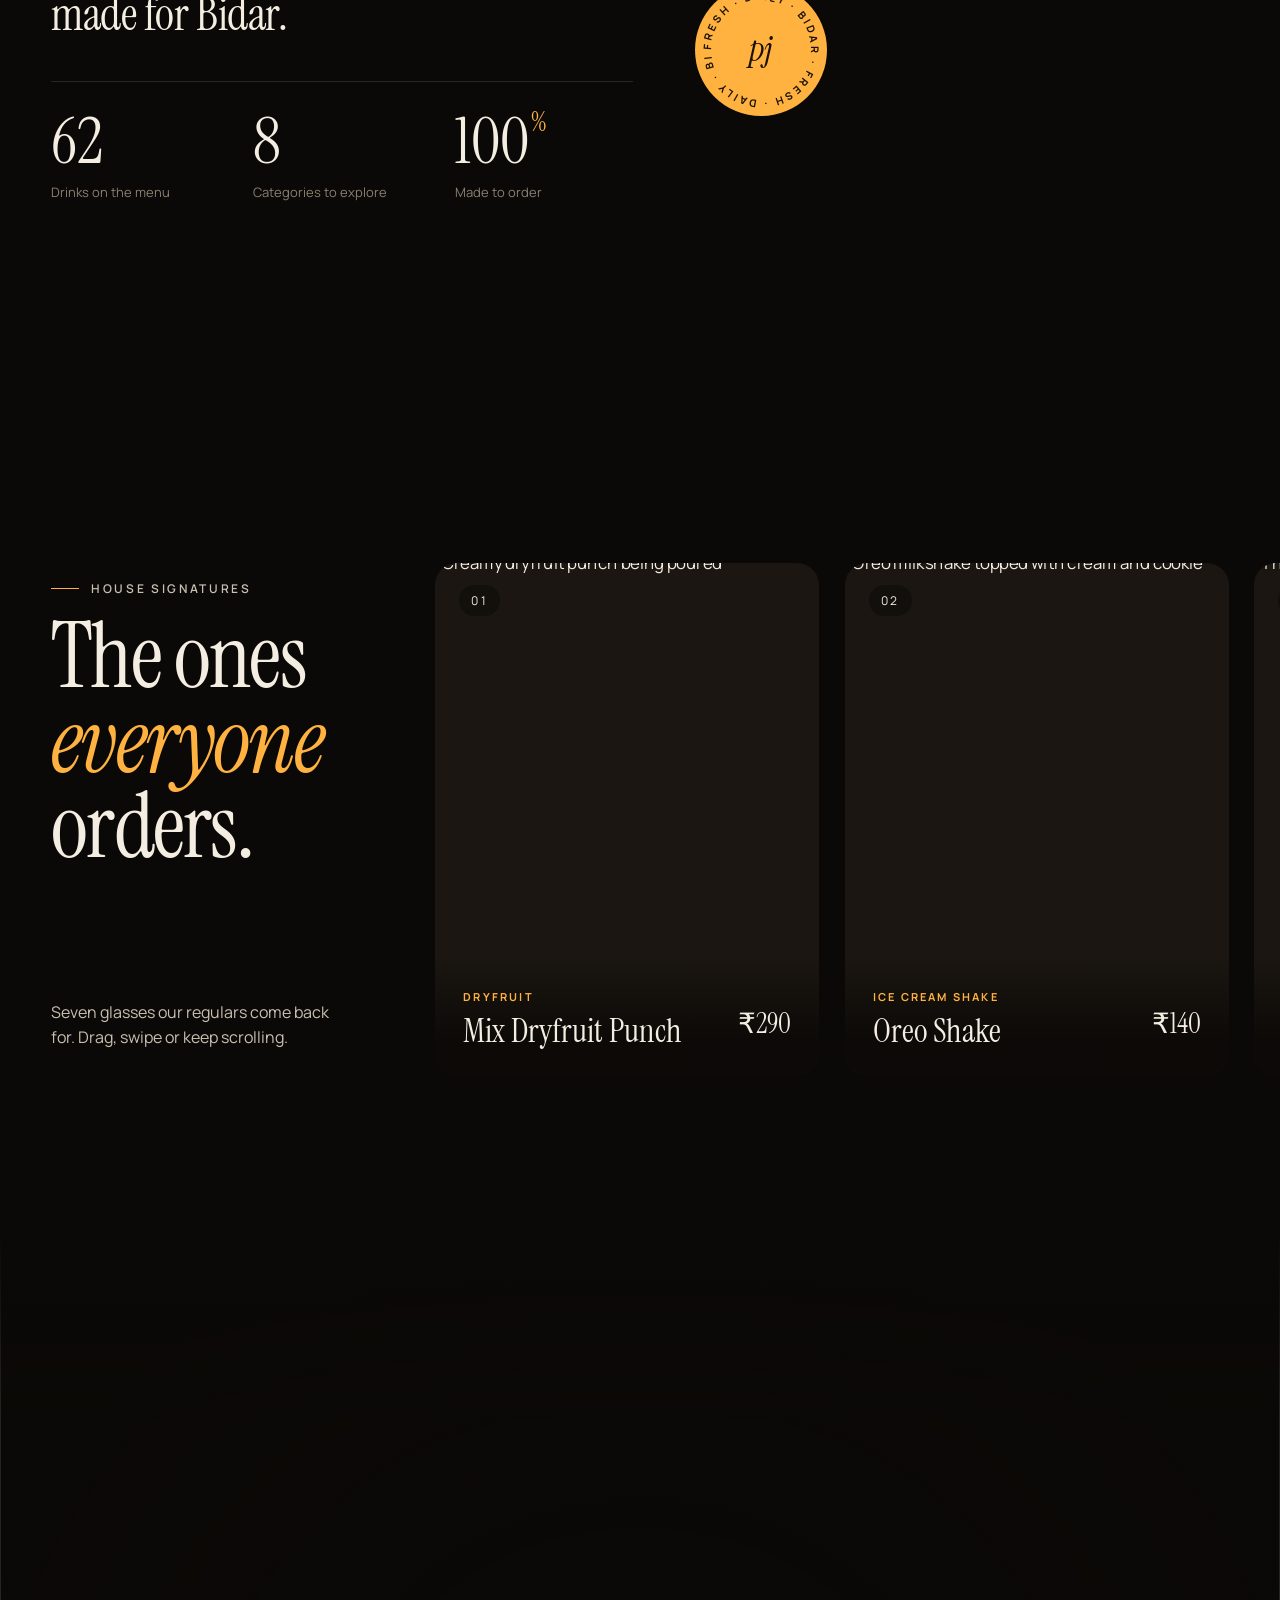
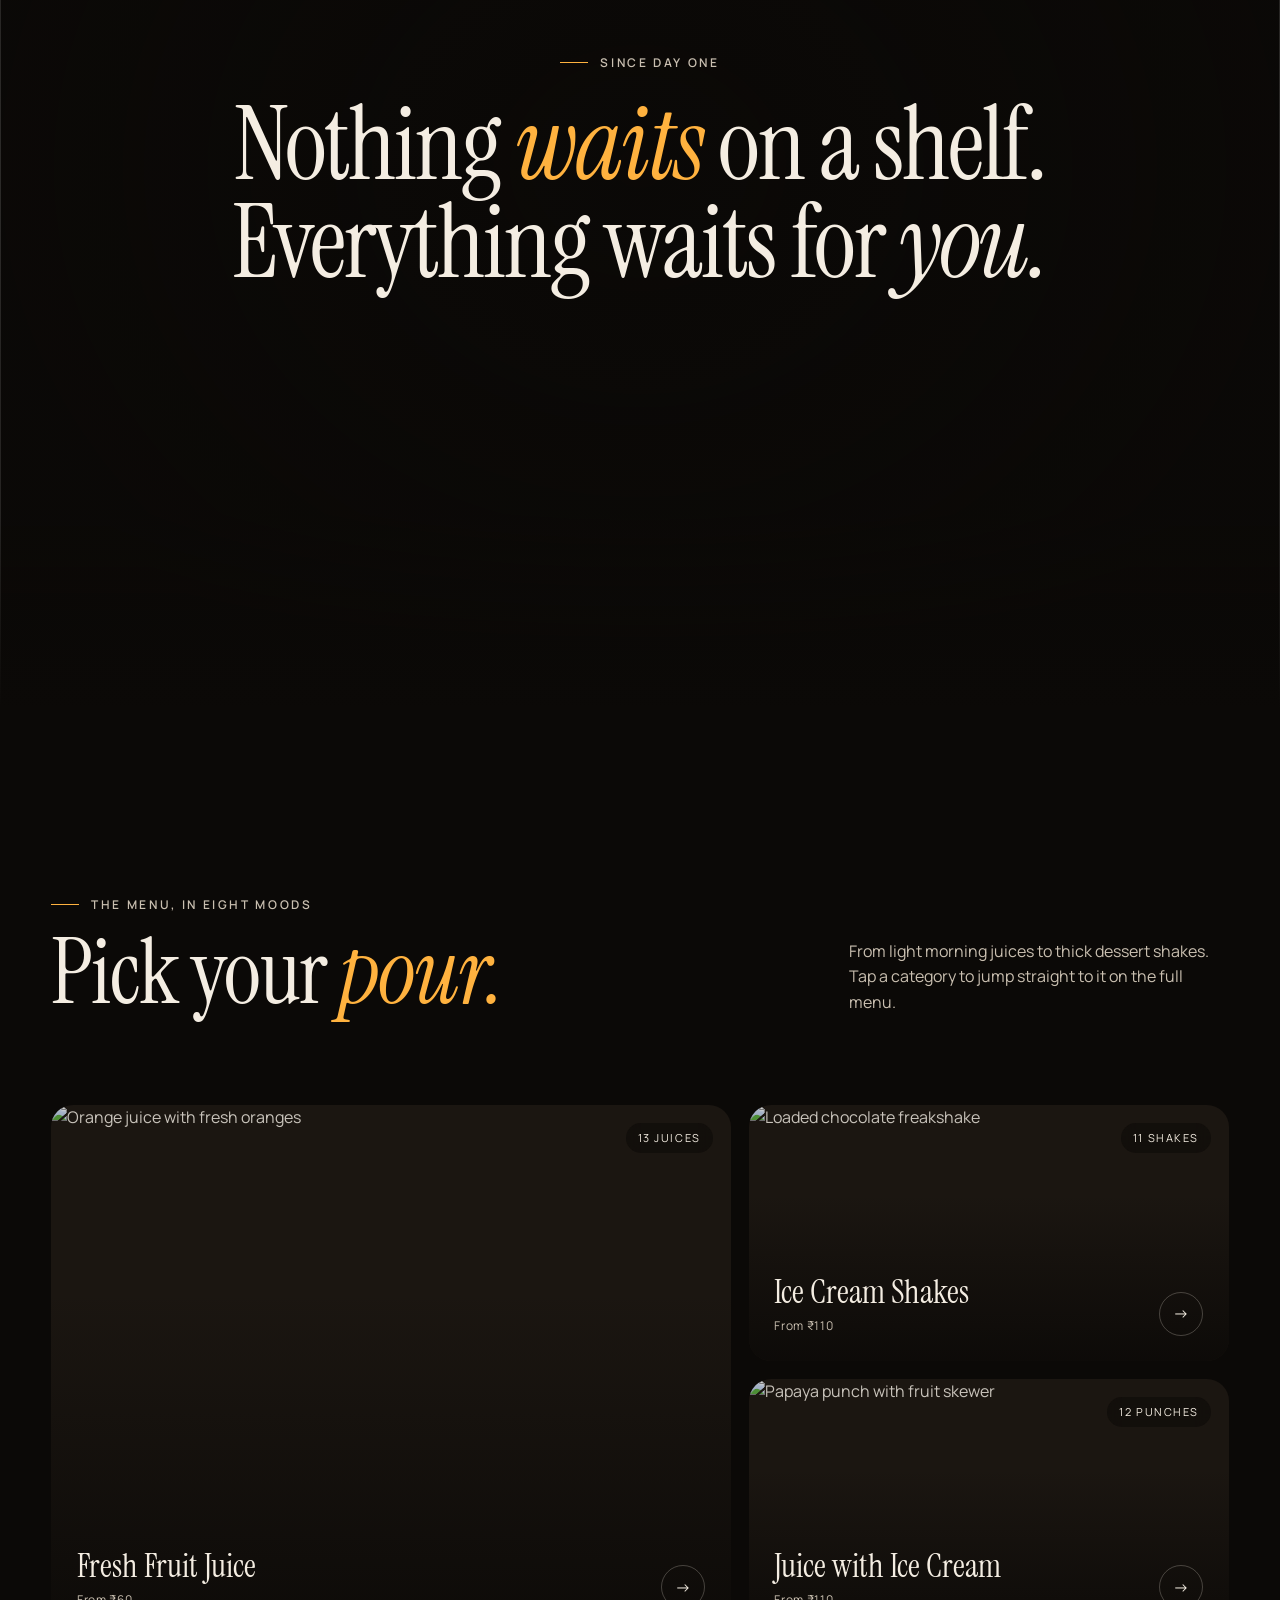
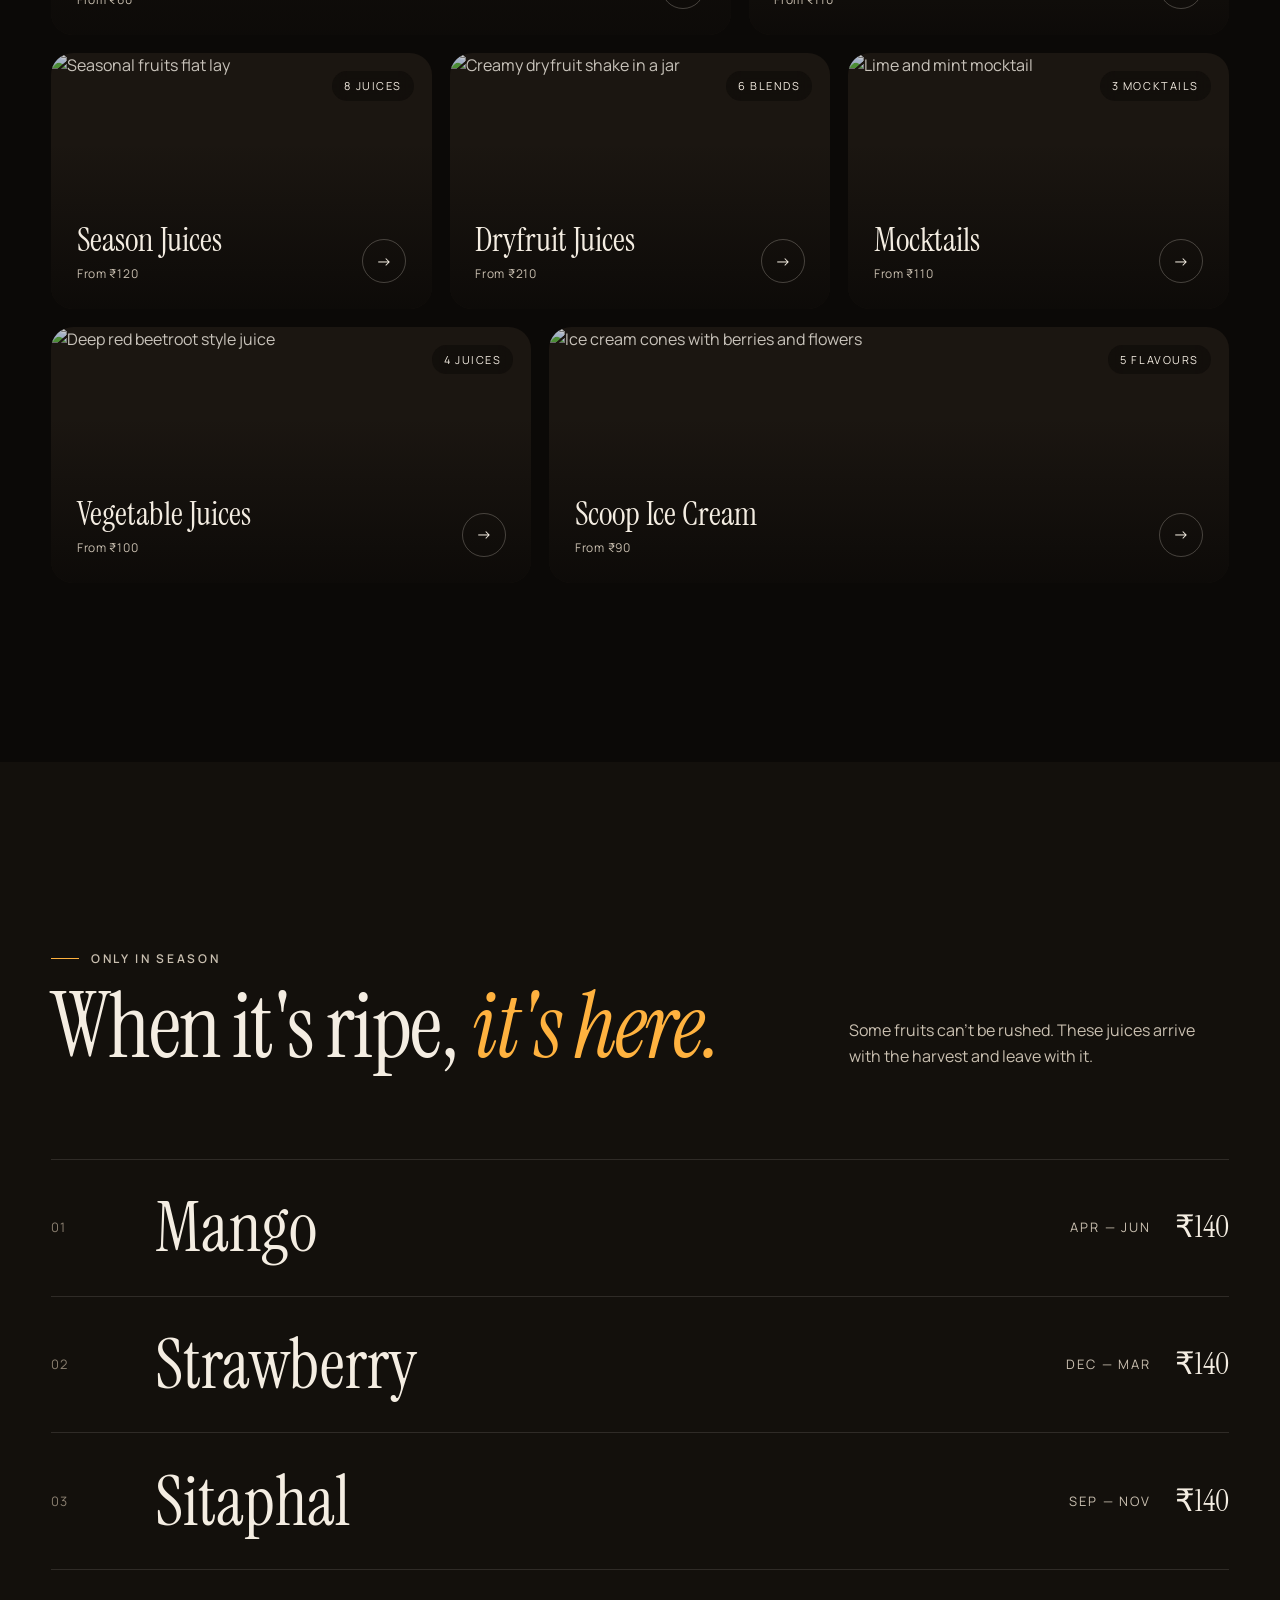
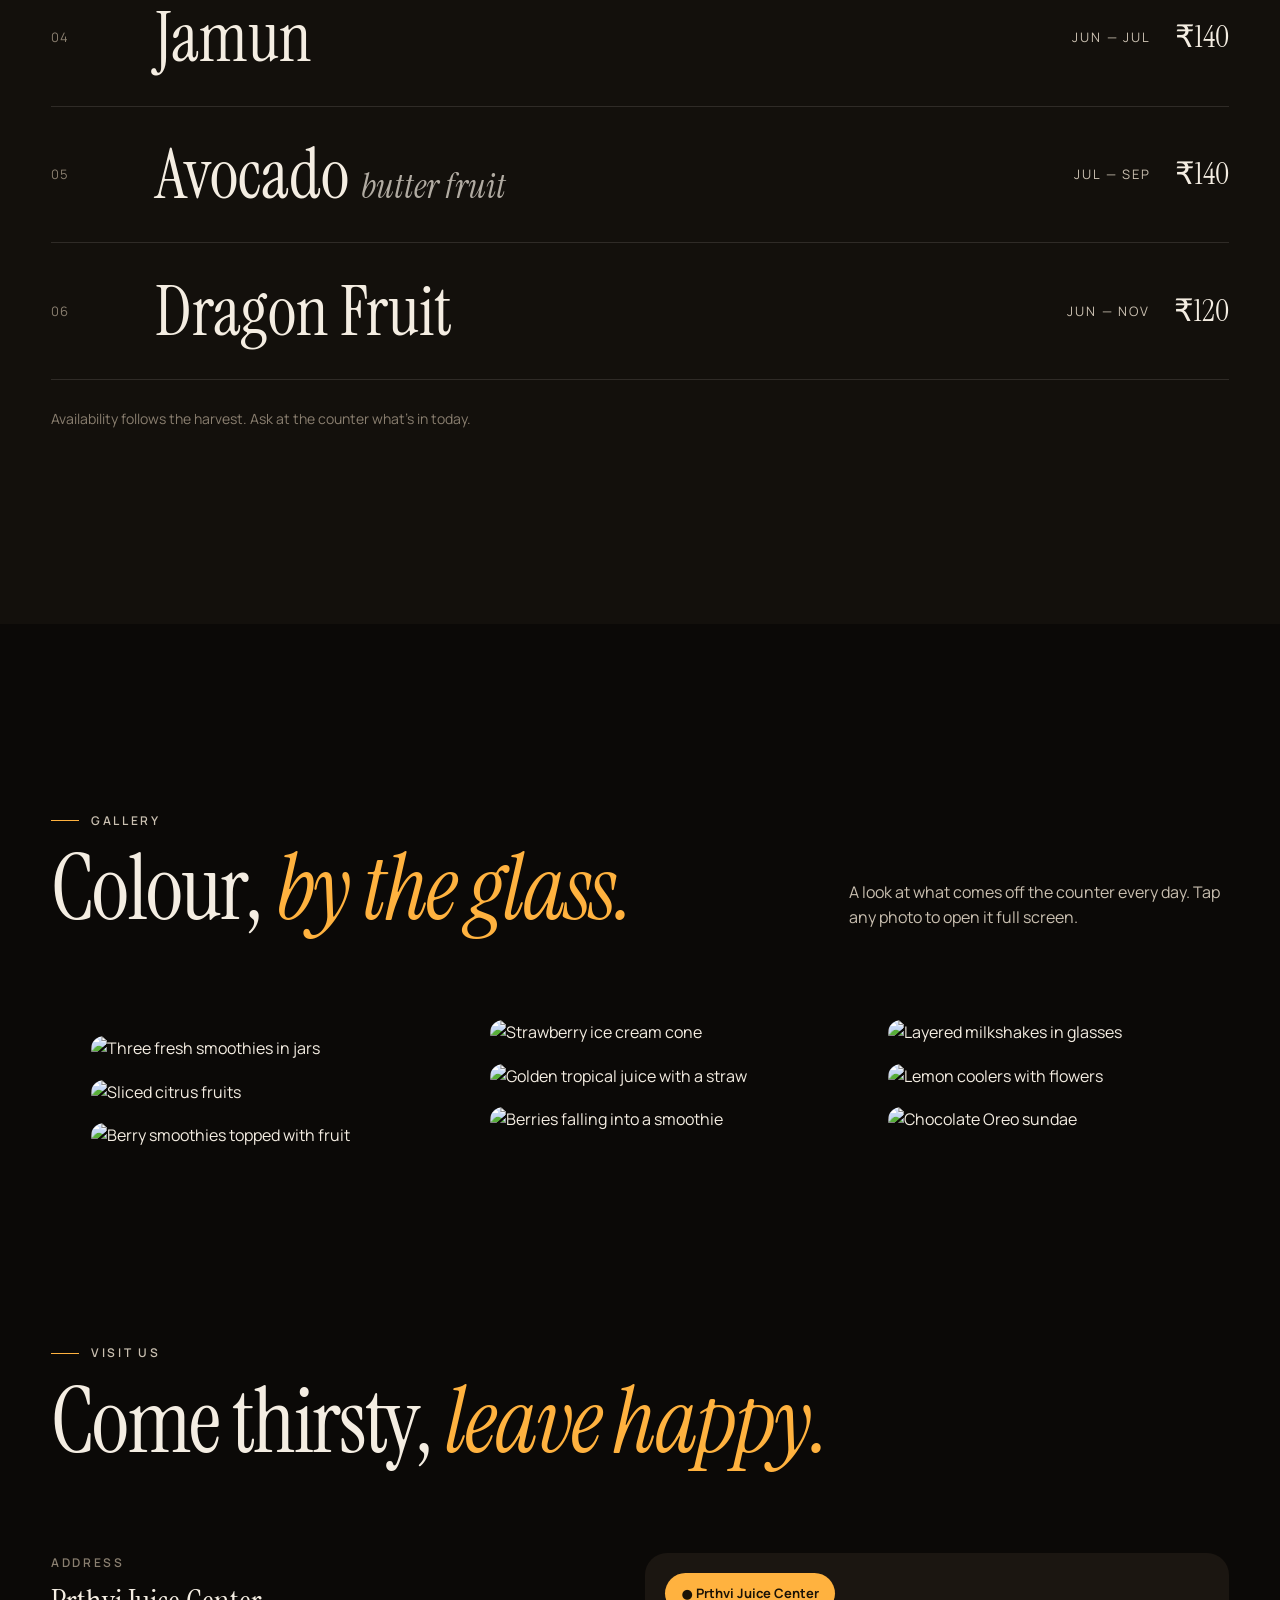
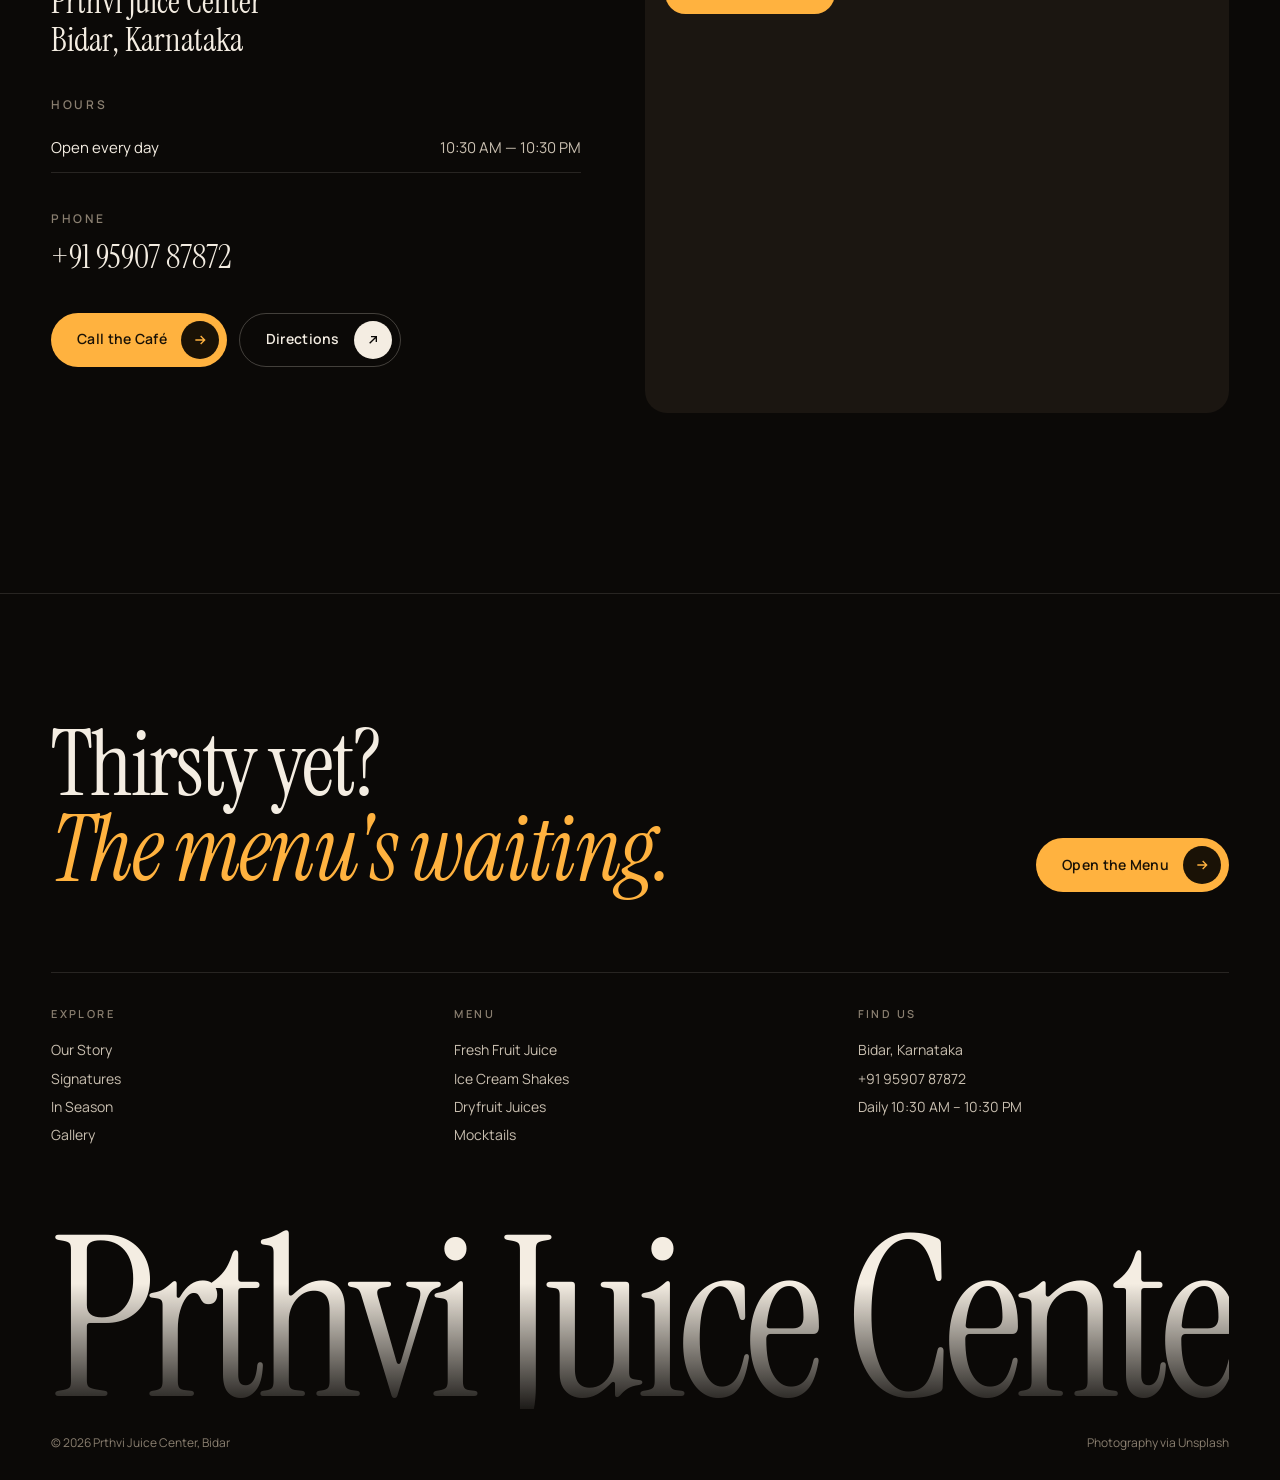
==== commit b9c25c55: "Increase all menu item prices by ₹10 Co-Authored-By: Claude Sonnet 5 <noreply@anthropic.com>" ====
--- a/index.html
+++ b/index.html
@@ -79,7 +79,7 @@
           <p class="hero__lead hero-anim">Whole fruit, cut and pressed the moment you order. Thick shakes, dryfruit blends and seasonal juices, right here in Bidar.</p>
           <div class="hero__meta hero-anim">
             <div><strong>62</strong>drinks on the menu</div>
-            <div><strong>₹50</strong>glasses start at</div>
+            <div><strong>₹60</strong>glasses start at</div>
           </div>
           <a href="menu.html" class="btn btn--primary hero-anim">Explore the Menu
             <span class="btn__icon"><svg width="16" height="16" viewBox="0 0 24 24" fill="none" stroke="currentColor" stroke-width="2"><path d="M5 12h14M13 6l6 6-6 6"/></svg></span>
@@ -113,7 +113,7 @@
         <div>
           <span class="eyebrow fade-up">Our Story</span>
           <p class="manifesto" id="manifesto">
-            We keep it honest. Ripe fruit on the counter, a blender that never rests, and a glass that tastes exactly like what went into it. From a ₹50 banana juice to a ₹280 dryfruit punch, every order is made fresh, made to order, made for Bidar.
+            We keep it honest. Ripe fruit on the counter, a blender that never rests, and a glass that tastes exactly like what went into it. From a ₹60 banana juice to a ₹290 dryfruit punch, every order is made fresh, made to order, made for Bidar.
           </p>
           <div class="story__facts">
             <div class="fade-up"><div class="fact__num"><span data-count="62">0</span></div><div class="fact__label">Drinks on the menu</div></div>
@@ -152,37 +152,37 @@
           <article class="sig-card" data-cursor="view">
             <span class="sig-card__idx">01</span>
             <div class="sig-card__media"><img src="https://images.unsplash.com/photo-1550583724-b2692b85b150?auto=format&fit=crop&w=900&q=80" alt="Creamy dryfruit punch being poured" loading="lazy" /></div>
-            <div class="sig-card__body"><div><div class="sig-card__cat">Dryfruit</div><h3 class="sig-card__name">Mix Dryfruit Punch</h3></div><div class="sig-card__price">₹280</div></div>
+            <div class="sig-card__body"><div><div class="sig-card__cat">Dryfruit</div><h3 class="sig-card__name">Mix Dryfruit Punch</h3></div><div class="sig-card__price">₹290</div></div>
           </article>
           <article class="sig-card" data-cursor="view">
             <span class="sig-card__idx">02</span>
             <div class="sig-card__media"><img src="https://images.unsplash.com/photo-1572490122747-3968b75cc699?auto=format&fit=crop&w=900&q=80" alt="Oreo milkshake topped with cream and cookie" loading="lazy" /></div>
-            <div class="sig-card__body"><div><div class="sig-card__cat">Ice Cream Shake</div><h3 class="sig-card__name">Oreo Shake</h3></div><div class="sig-card__price">₹130</div></div>
+            <div class="sig-card__body"><div><div class="sig-card__cat">Ice Cream Shake</div><h3 class="sig-card__name">Oreo Shake</h3></div><div class="sig-card__price">₹140</div></div>
           </article>
           <article class="sig-card" data-cursor="view">
             <span class="sig-card__idx">03</span>
             <div class="sig-card__media"><img src="https://images.unsplash.com/photo-1623065422902-30a2d299bbe4?auto=format&fit=crop&w=900&q=80" alt="Thick mango punch with fresh mango" loading="lazy" /></div>
-            <div class="sig-card__body"><div><div class="sig-card__cat">Juice + Ice Cream</div><h3 class="sig-card__name">Mango Punch</h3></div><div class="sig-card__price">₹180</div></div>
+            <div class="sig-card__body"><div><div class="sig-card__cat">Juice + Ice Cream</div><h3 class="sig-card__name">Mango Punch</h3></div><div class="sig-card__price">₹190</div></div>
           </article>
           <article class="sig-card" data-cursor="view">
             <span class="sig-card__idx">04</span>
             <div class="sig-card__media"><img src="https://images.unsplash.com/photo-1577805947697-89e18249d767?auto=format&fit=crop&w=900&q=80" alt="Chocolate shake with whipped cream on a dark background" loading="lazy" /></div>
-            <div class="sig-card__body"><div><div class="sig-card__cat">Ice Cream Shake</div><h3 class="sig-card__name">Choco Banana</h3></div><div class="sig-card__price">₹130</div></div>
+            <div class="sig-card__body"><div><div class="sig-card__cat">Ice Cream Shake</div><h3 class="sig-card__name">Choco Banana</h3></div><div class="sig-card__price">₹140</div></div>
           </article>
           <article class="sig-card" data-cursor="view">
             <span class="sig-card__idx">05</span>
             <div class="sig-card__media"><img src="https://images.unsplash.com/photo-1497534446932-c925b458314e?auto=format&fit=crop&w=900&q=80" alt="Strawberry drinks with lime and mint" loading="lazy" /></div>
-            <div class="sig-card__body"><div><div class="sig-card__cat">Juice + Ice Cream</div><h3 class="sig-card__name">Strawberry Punch</h3></div><div class="sig-card__price">₹180</div></div>
+            <div class="sig-card__body"><div><div class="sig-card__cat">Juice + Ice Cream</div><h3 class="sig-card__name">Strawberry Punch</h3></div><div class="sig-card__price">₹190</div></div>
           </article>
           <article class="sig-card" data-cursor="view">
             <span class="sig-card__idx">06</span>
             <div class="sig-card__media"><img src="https://images.unsplash.com/photo-1610970881699-44a5587cabec?auto=format&fit=crop&w=900&q=80" alt="Green avocado punch with kiwi and apple" loading="lazy" /></div>
-            <div class="sig-card__body"><div><div class="sig-card__cat">Juice + Ice Cream</div><h3 class="sig-card__name">Avocado Punch</h3></div><div class="sig-card__price">₹180</div></div>
+            <div class="sig-card__body"><div><div class="sig-card__cat">Juice + Ice Cream</div><h3 class="sig-card__name">Avocado Punch</h3></div><div class="sig-card__price">₹190</div></div>
           </article>
           <article class="sig-card" data-cursor="view">
             <span class="sig-card__idx">07</span>
             <div class="sig-card__media"><img src="https://images.unsplash.com/photo-1595981267035-7b04ca84a82d?auto=format&fit=crop&w=900&q=80" alt="Watermelon mocktail with citrus" loading="lazy" /></div>
-            <div class="sig-card__body"><div><div class="sig-card__cat">Mocktail</div><h3 class="sig-card__name">Watermelon</h3></div><div class="sig-card__price">₹100</div></div>
+            <div class="sig-card__body"><div><div class="sig-card__cat">Mocktail</div><h3 class="sig-card__name">Watermelon</h3></div><div class="sig-card__price">₹110</div></div>
           </article>
 
           <div class="sig-end">
@@ -221,42 +221,42 @@
           <a href="menu.html#fresh-fruit-juice" class="tile t-1 fade-up" data-cursor="view">
             <img src="https://images.unsplash.com/photo-1613478223719-2ab802602423?auto=format&fit=crop&w=1400&q=80" alt="Orange juice with fresh oranges" loading="lazy" />
             <span class="tile__count">13 juices</span>
-            <div class="tile__body"><div><h3 class="tile__name">Fresh Fruit Juice</h3><div class="tile__from">From ₹50</div></div><span class="tile__arrow">→</span></div>
+            <div class="tile__body"><div><h3 class="tile__name">Fresh Fruit Juice</h3><div class="tile__from">From ₹60</div></div><span class="tile__arrow">→</span></div>
           </a>
           <a href="menu.html#ice-cream-shakes" class="tile t-2 fade-up" data-cursor="view">
             <img src="https://images.unsplash.com/photo-1541658016709-82535e94bc69?auto=format&fit=crop&w=1000&q=80" alt="Loaded chocolate freakshake" loading="lazy" />
             <span class="tile__count">11 shakes</span>
-            <div class="tile__body"><div><h3 class="tile__name">Ice Cream Shakes</h3><div class="tile__from">From ₹100</div></div><span class="tile__arrow">→</span></div>
+            <div class="tile__body"><div><h3 class="tile__name">Ice Cream Shakes</h3><div class="tile__from">From ₹110</div></div><span class="tile__arrow">→</span></div>
           </a>
           <a href="menu.html#juice-with-ice-cream" class="tile t-3 fade-up" data-cursor="view">
             <img src="https://images.unsplash.com/photo-1525385133512-2f3bdd039054?auto=format&fit=crop&w=1000&q=80" alt="Papaya punch with fruit skewer" loading="lazy" />
             <span class="tile__count">12 punches</span>
-            <div class="tile__body"><div><h3 class="tile__name">Juice with Ice Cream</h3><div class="tile__from">From ₹100</div></div><span class="tile__arrow">→</span></div>
+            <div class="tile__body"><div><h3 class="tile__name">Juice with Ice Cream</h3><div class="tile__from">From ₹110</div></div><span class="tile__arrow">→</span></div>
           </a>
           <a href="menu.html#season-juices" class="tile t-4 fade-up" data-cursor="view">
             <img src="https://images.unsplash.com/photo-1610832958506-aa56368176cf?auto=format&fit=crop&w=900&q=80" alt="Seasonal fruits flat lay" loading="lazy" />
             <span class="tile__count">8 juices</span>
-            <div class="tile__body"><div><h3 class="tile__name">Season Juices</h3><div class="tile__from">From ₹110</div></div><span class="tile__arrow">→</span></div>
+            <div class="tile__body"><div><h3 class="tile__name">Season Juices</h3><div class="tile__from">From ₹120</div></div><span class="tile__arrow">→</span></div>
           </a>
           <a href="menu.html#dryfruit-juices" class="tile t-5 fade-up" data-cursor="view">
             <img src="https://images.unsplash.com/photo-1638176066666-ffb2f013c7dd?auto=format&fit=crop&w=900&q=80" alt="Creamy dryfruit shake in a jar" loading="lazy" />
             <span class="tile__count">6 blends</span>
-            <div class="tile__body"><div><h3 class="tile__name">Dryfruit Juices</h3><div class="tile__from">From ₹200</div></div><span class="tile__arrow">→</span></div>
+            <div class="tile__body"><div><h3 class="tile__name">Dryfruit Juices</h3><div class="tile__from">From ₹210</div></div><span class="tile__arrow">→</span></div>
           </a>
           <a href="menu.html#mocktails" class="tile t-6 fade-up" data-cursor="view">
             <img src="https://images.unsplash.com/photo-1556881286-fc6915169721?auto=format&fit=crop&w=900&q=80" alt="Lime and mint mocktail" loading="lazy" />
             <span class="tile__count">3 mocktails</span>
-            <div class="tile__body"><div><h3 class="tile__name">Mocktails</h3><div class="tile__from">From ₹100</div></div><span class="tile__arrow">→</span></div>
+            <div class="tile__body"><div><h3 class="tile__name">Mocktails</h3><div class="tile__from">From ₹110</div></div><span class="tile__arrow">→</span></div>
           </a>
           <a href="menu.html#vegetable-juices" class="tile t-7 fade-up" data-cursor="view">
             <img src="https://images.unsplash.com/photo-1560508180-03f285f67ded?auto=format&fit=crop&w=1000&q=80" alt="Deep red beetroot style juice" loading="lazy" />
             <span class="tile__count">4 juices</span>
-            <div class="tile__body"><div><h3 class="tile__name">Vegetable Juices</h3><div class="tile__from">From ₹90</div></div><span class="tile__arrow">→</span></div>
+            <div class="tile__body"><div><h3 class="tile__name">Vegetable Juices</h3><div class="tile__from">From ₹100</div></div><span class="tile__arrow">→</span></div>
           </a>
           <a href="menu.html#scoop-ice-cream" class="tile t-8 fade-up" data-cursor="view">
             <img src="https://images.unsplash.com/photo-1501443762994-82bd5dace89a?auto=format&fit=crop&w=1400&q=80" alt="Ice cream cones with berries and flowers" loading="lazy" />
             <span class="tile__count">5 flavours</span>
-            <div class="tile__body"><div><h3 class="tile__name">Scoop Ice Cream</h3><div class="tile__from">From ₹80</div></div><span class="tile__arrow">→</span></div>
+            <div class="tile__body"><div><h3 class="tile__name">Scoop Ice Cream</h3><div class="tile__from">From ₹90</div></div><span class="tile__arrow">→</span></div>
           </a>
         </div>
       </div>
@@ -274,12 +274,12 @@
         </div>
 
         <div class="season-list">
-          <div class="season-row" data-img="0"><span class="season-row__no">01</span><span class="season-row__name">Mango</span><span class="season-row__months">Apr — Jun</span><span class="season-row__price">₹130</span></div>
-          <div class="season-row" data-img="1"><span class="season-row__no">02</span><span class="season-row__name">Strawberry</span><span class="season-row__months">Dec — Mar</span><span class="season-row__price">₹130</span></div>
-          <div class="season-row" data-img="2"><span class="season-row__no">03</span><span class="season-row__name">Sitaphal</span><span class="season-row__months">Sep — Nov</span><span class="season-row__price">₹130</span></div>
-          <div class="season-row" data-img="3"><span class="season-row__no">04</span><span class="season-row__name">Jamun</span><span class="season-row__months">Jun — Jul</span><span class="season-row__price">₹130</span></div>
-          <div class="season-row" data-img="4"><span class="season-row__no">05</span><span class="season-row__name">Avocado <em class="italic" style="font-size:.5em;opacity:.7">butter fruit</em></span><span class="season-row__months">Jul — Sep</span><span class="season-row__price">₹130</span></div>
-          <div class="season-row" data-img="5"><span class="season-row__no">06</span><span class="season-row__name">Dragon Fruit</span><span class="season-row__months">Jun — Nov</span><span class="season-row__price">₹110</span></div>
+          <div class="season-row" data-img="0"><span class="season-row__no">01</span><span class="season-row__name">Mango</span><span class="season-row__months">Apr — Jun</span><span class="season-row__price">₹140</span></div>
+          <div class="season-row" data-img="1"><span class="season-row__no">02</span><span class="season-row__name">Strawberry</span><span class="season-row__months">Dec — Mar</span><span class="season-row__price">₹140</span></div>
+          <div class="season-row" data-img="2"><span class="season-row__no">03</span><span class="season-row__name">Sitaphal</span><span class="season-row__months">Sep — Nov</span><span class="season-row__price">₹140</span></div>
+          <div class="season-row" data-img="3"><span class="season-row__no">04</span><span class="season-row__name">Jamun</span><span class="season-row__months">Jun — Jul</span><span class="season-row__price">₹140</span></div>
+          <div class="season-row" data-img="4"><span class="season-row__no">05</span><span class="season-row__name">Avocado <em class="italic" style="font-size:.5em;opacity:.7">butter fruit</em></span><span class="season-row__months">Jul — Sep</span><span class="season-row__price">₹140</span></div>
+          <div class="season-row" data-img="5"><span class="season-row__no">06</span><span class="season-row__name">Dragon Fruit</span><span class="season-row__months">Jun — Nov</span><span class="season-row__price">₹120</span></div>
         </div>
         <p class="season-note fade-up">Availability follows the harvest. Ask at the counter what's in today.</p>
       </div>
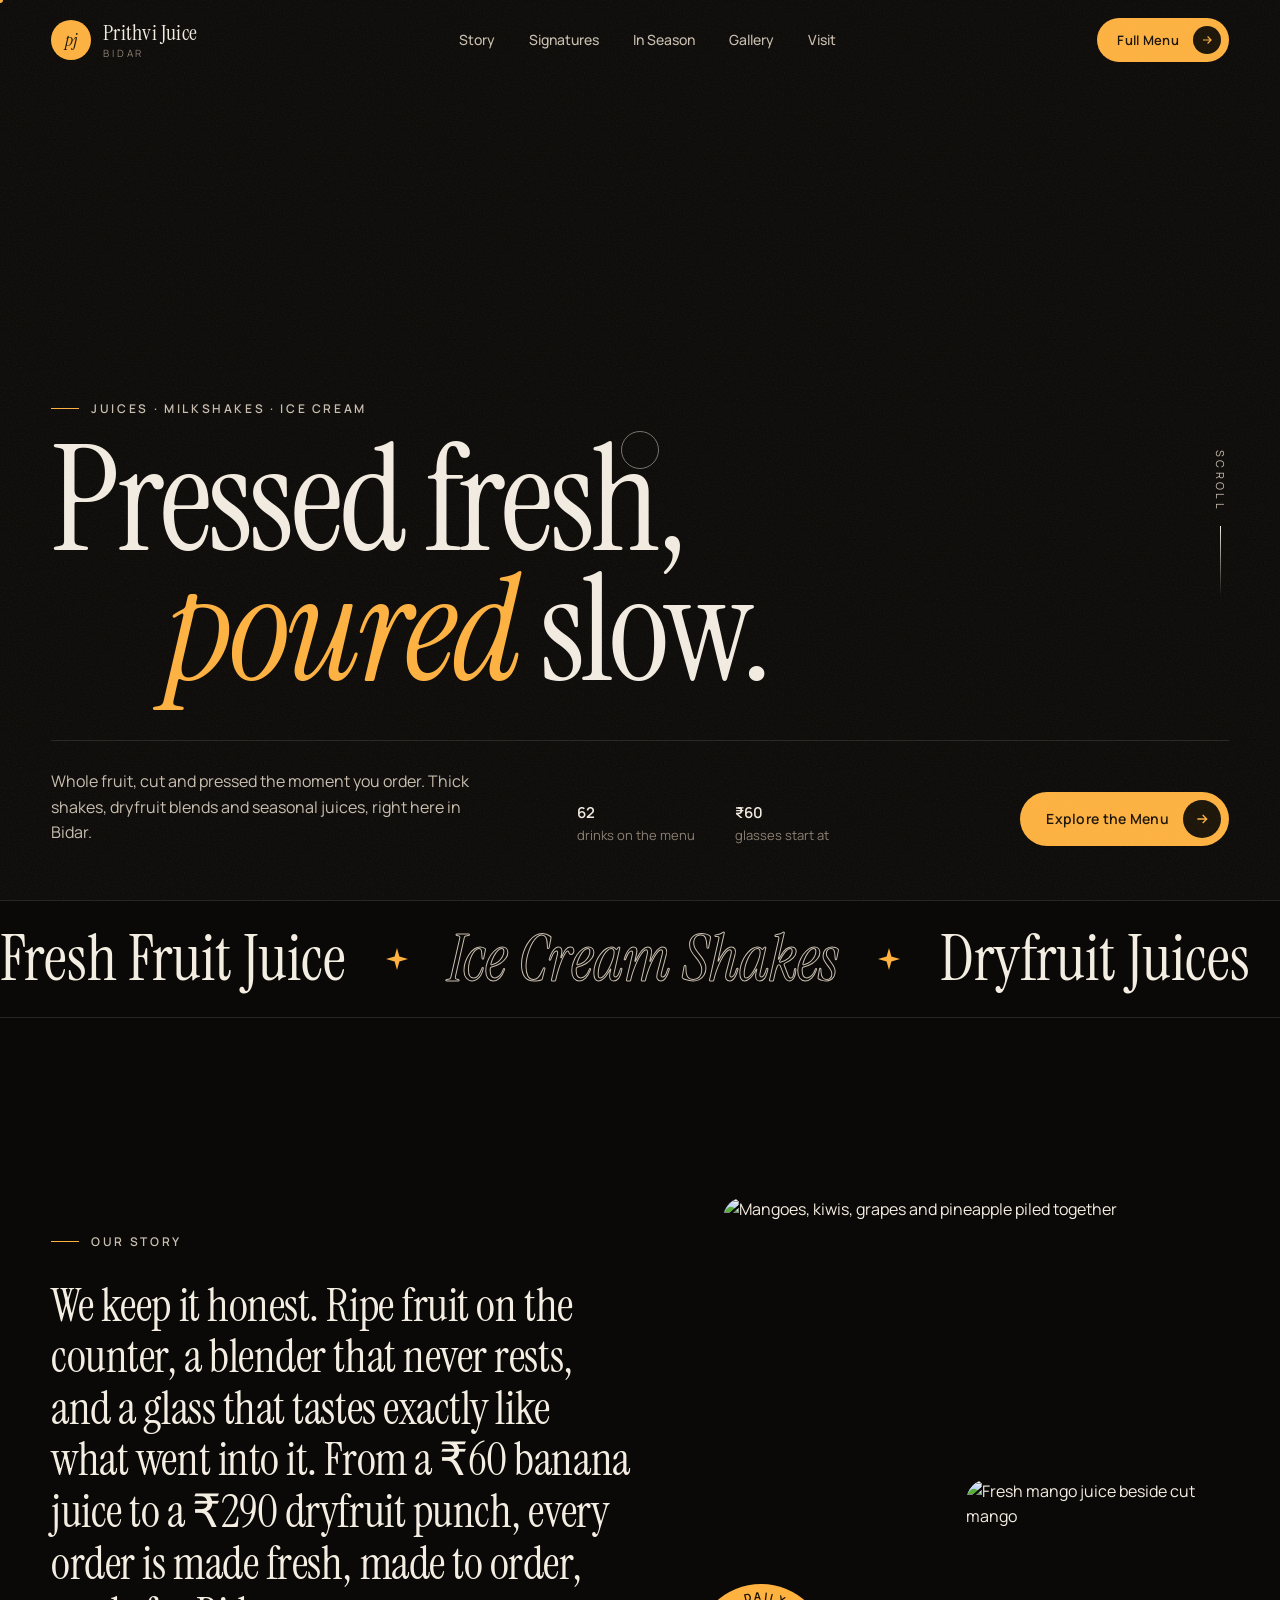
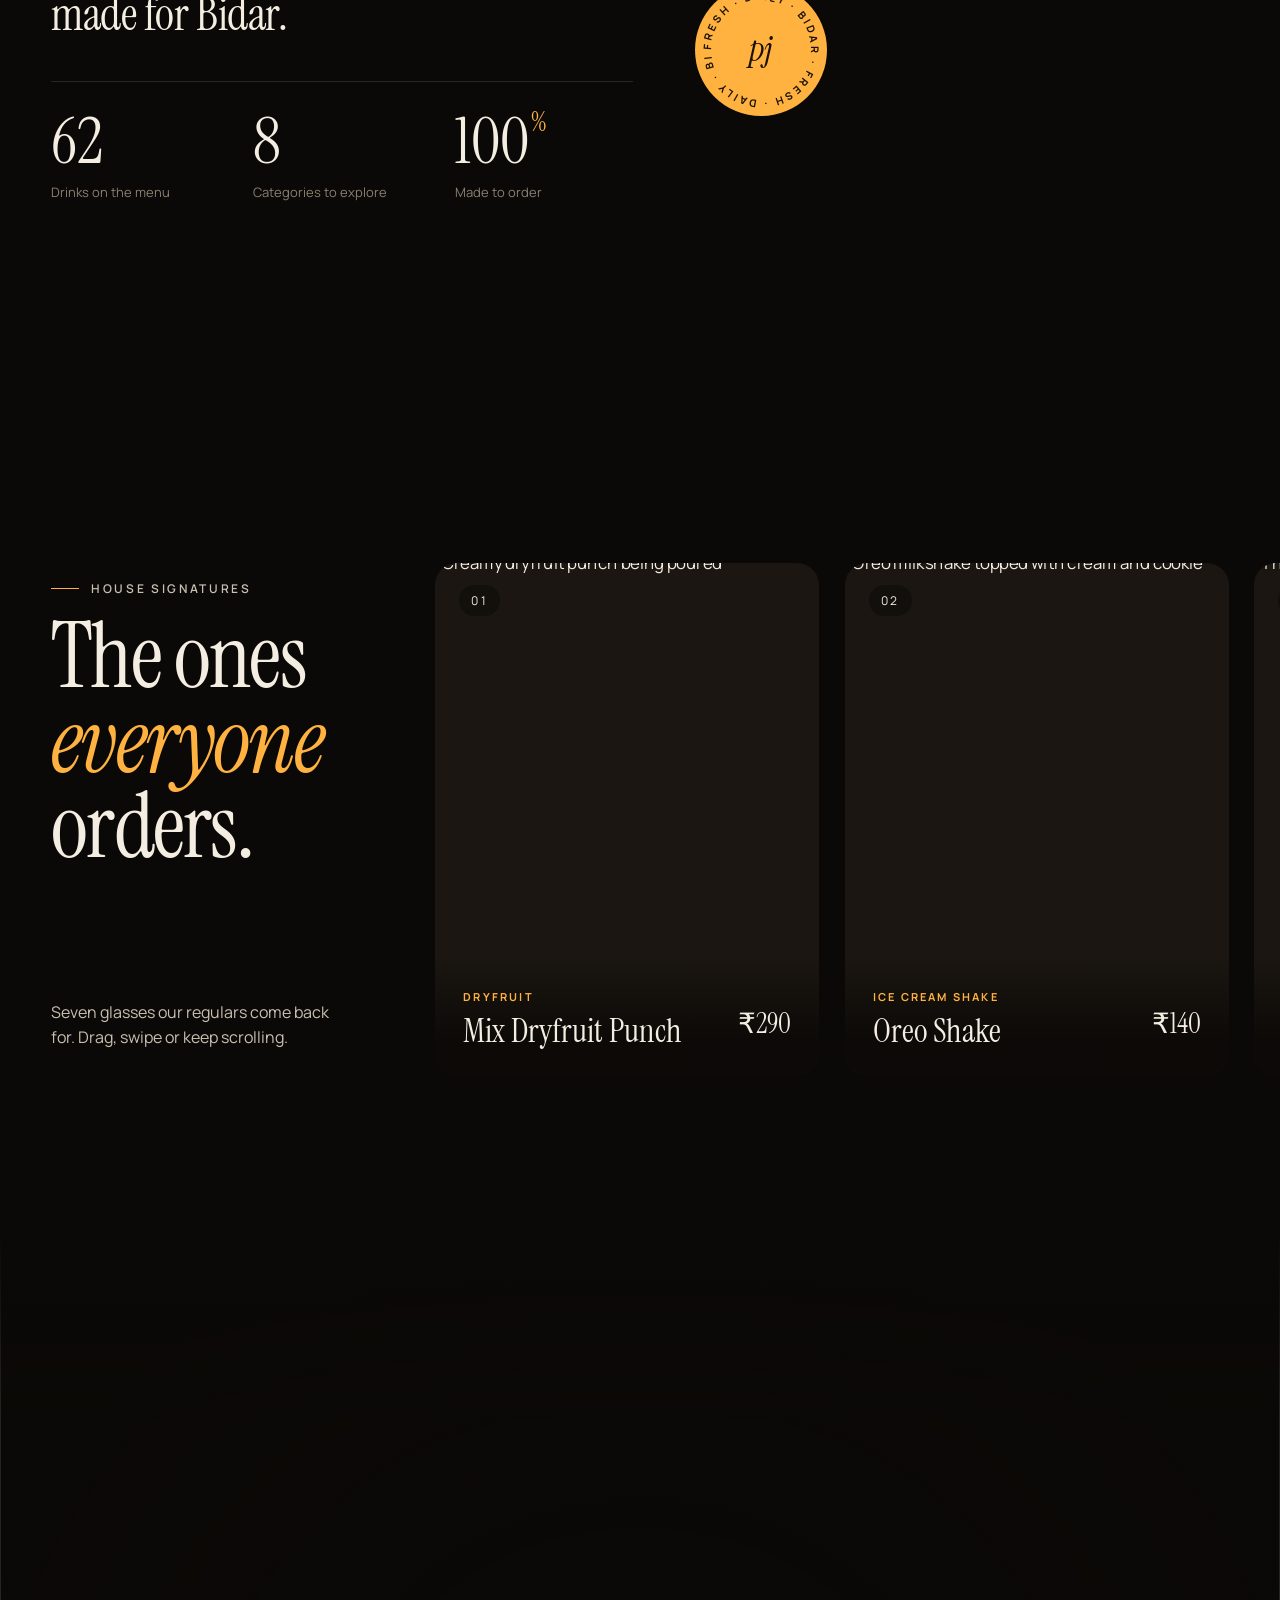
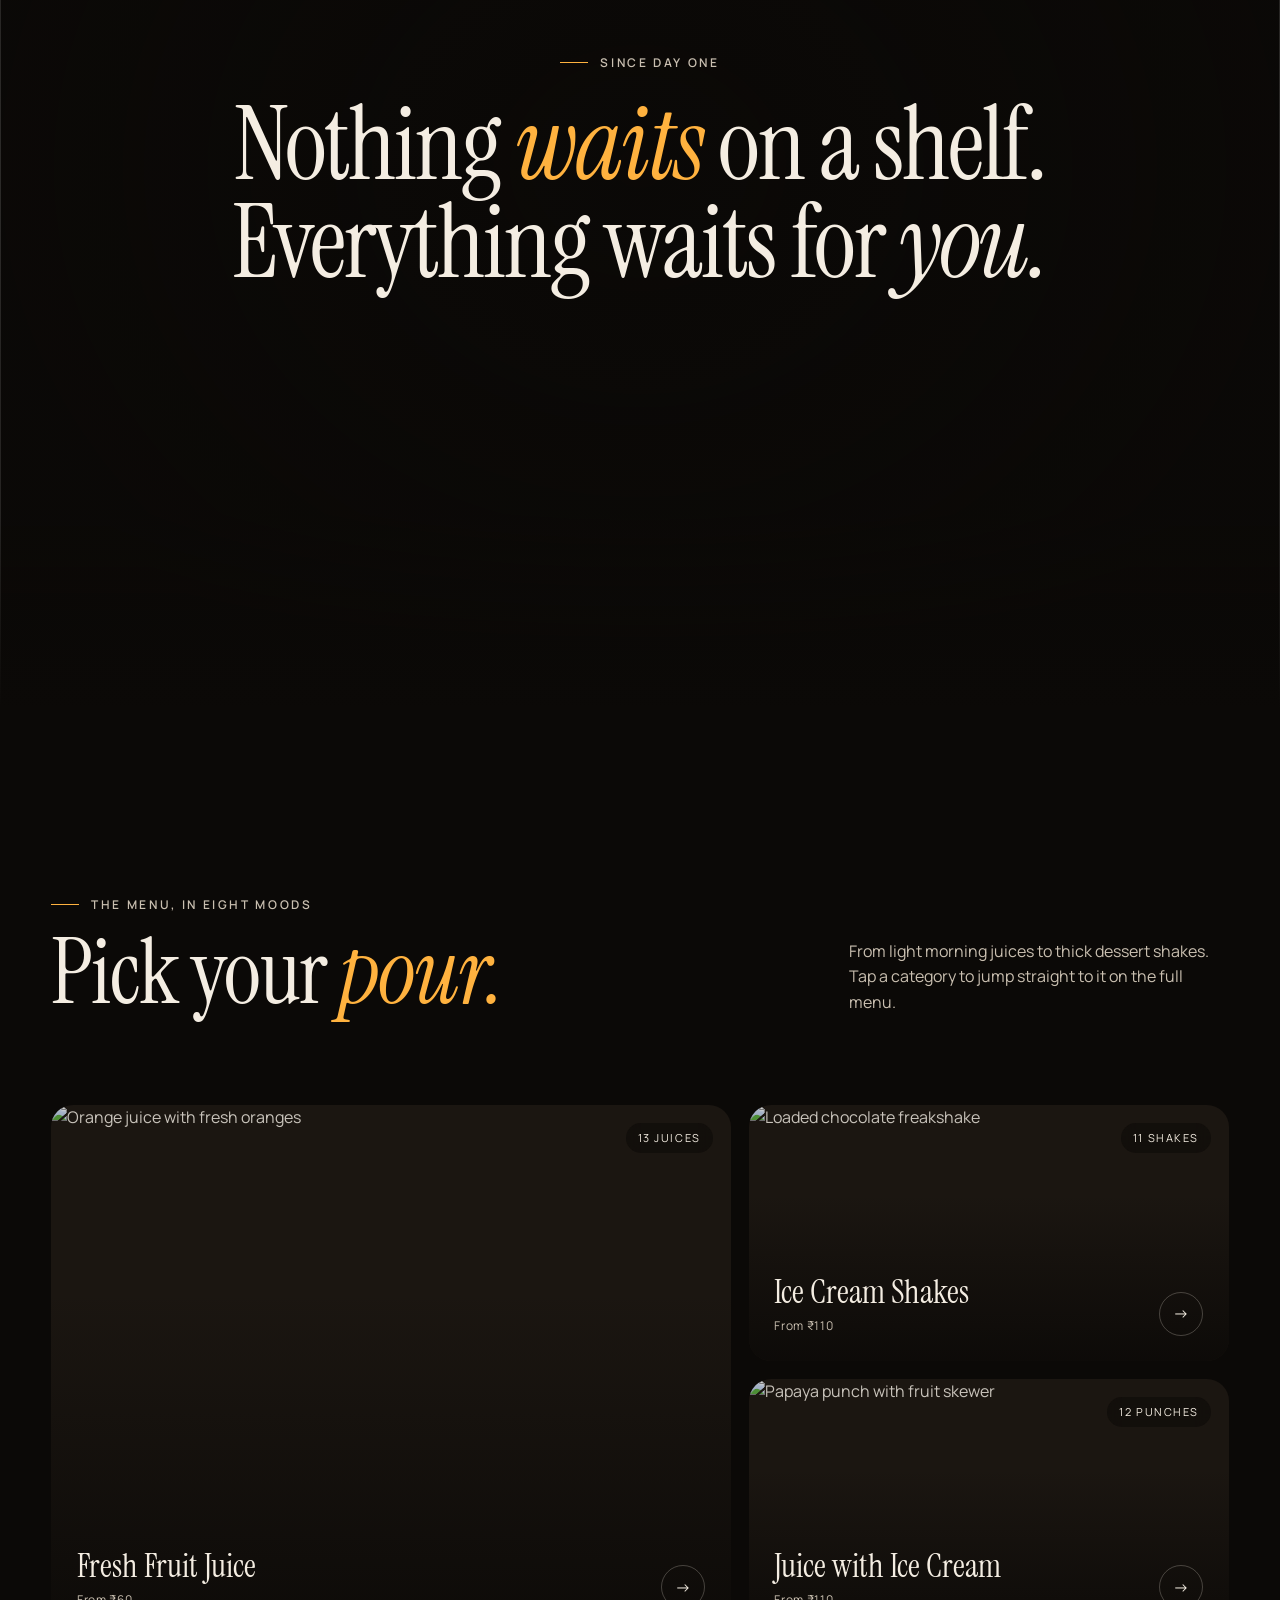
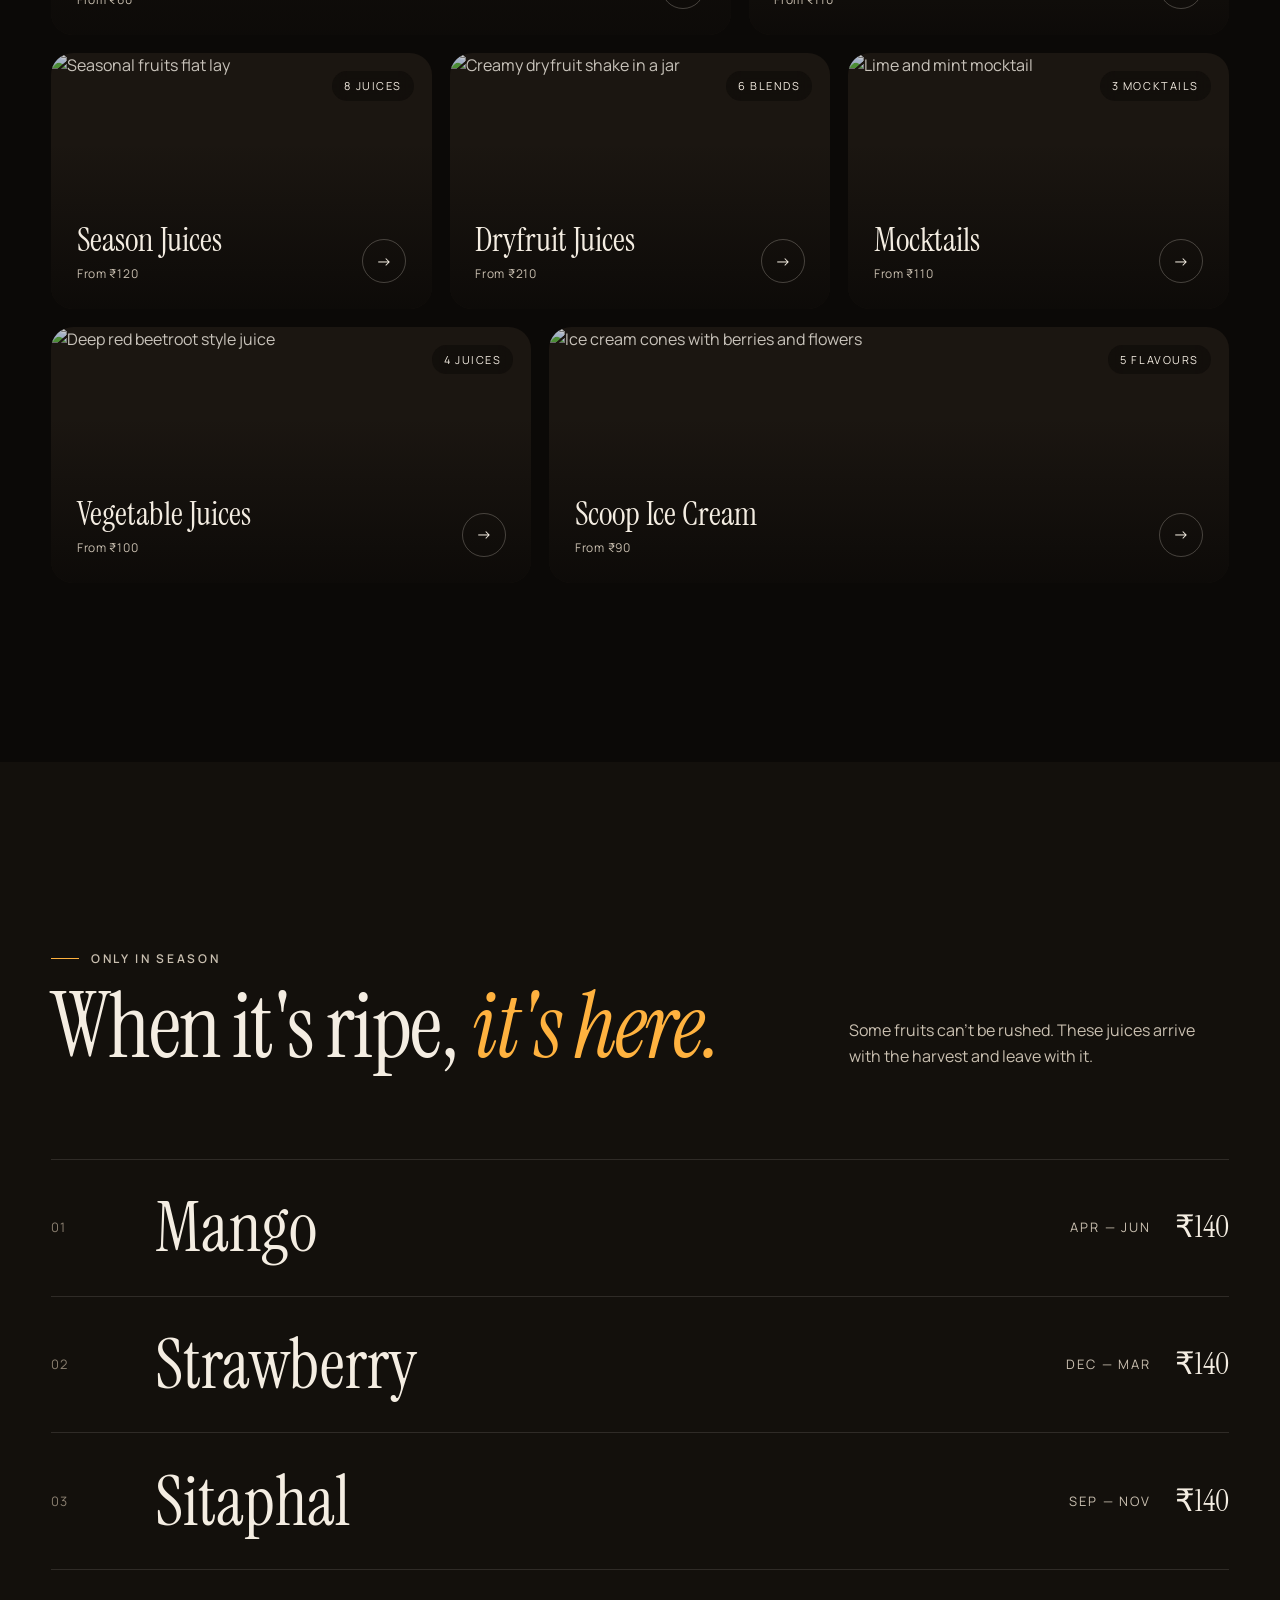
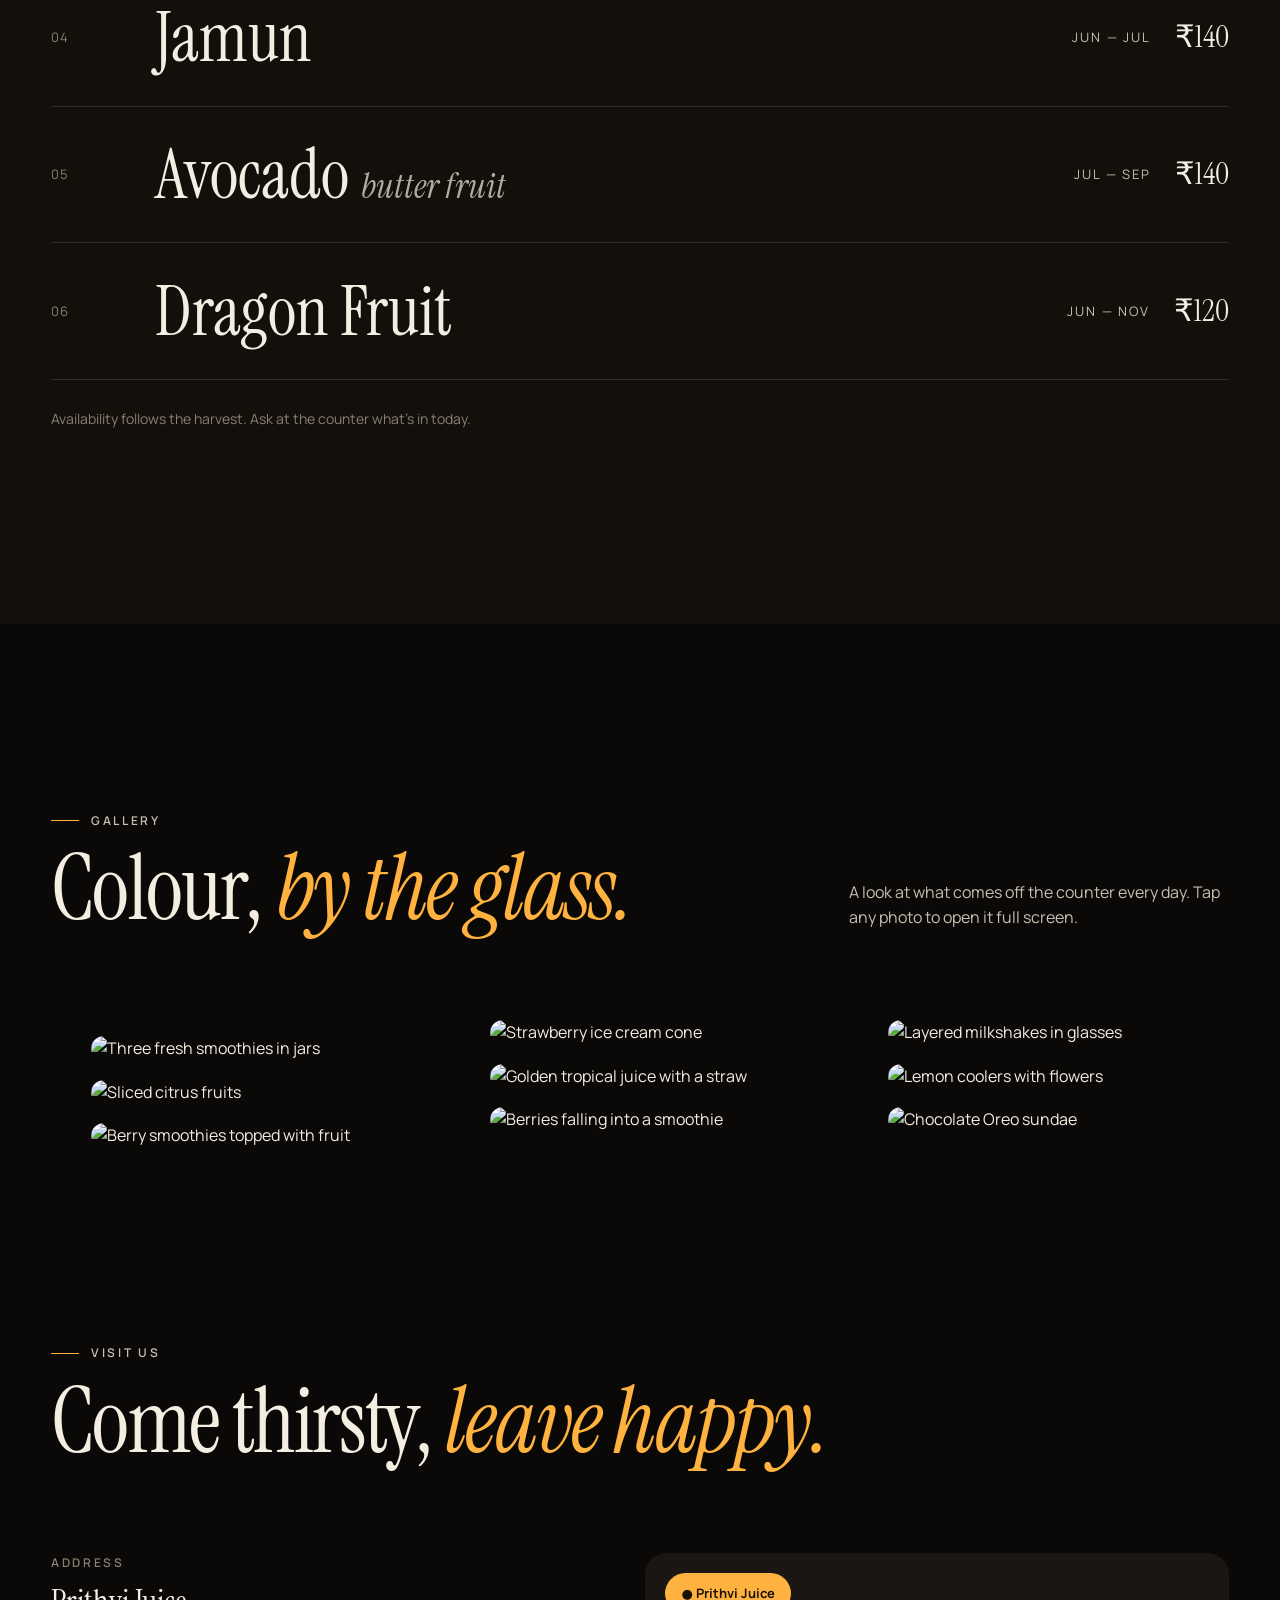
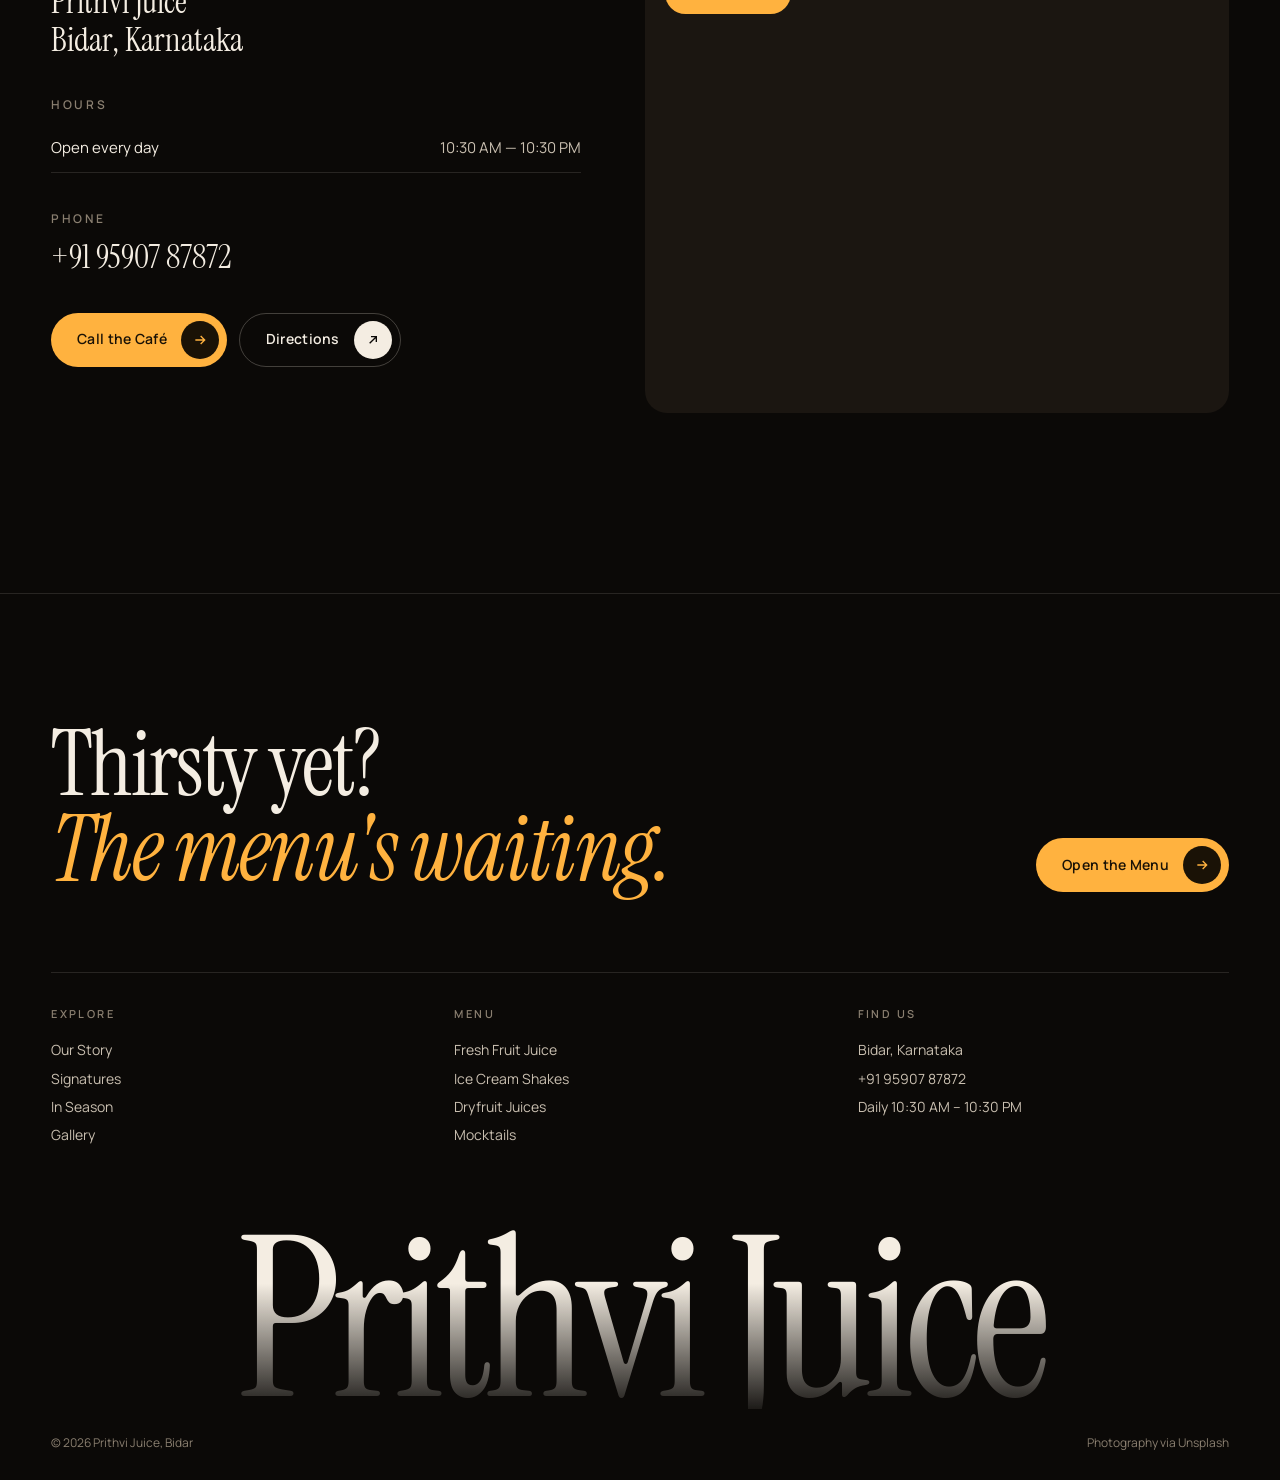
==== commit 1f60a0d2: "Rename brand from Prthvi Juice Center to Prithvi Juice Co-Authored-By: Claude Sonnet 5 <noreply@anth" ====
--- a/index.html
+++ b/index.html
@@ -3,8 +3,8 @@
 <head>
   <meta charset="utf-8" />
   <meta name="viewport" content="width=device-width, initial-scale=1" />
-  <title>Prthvi Juice Center — Fresh Juices &amp; Milkshakes, Bidar</title>
-  <meta name="description" content="Prthvi Juice Center, Bidar — fresh fruit juices, seasonal specials, dryfruit juices, ice cream shakes, punches and mocktails." />
+  <title>Prithvi Juice — Fresh Juices &amp; Milkshakes, Bidar</title>
+  <meta name="description" content="Prithvi Juice, Bidar — fresh fruit juices, seasonal specials, dryfruit juices, ice cream shakes, punches and mocktails." />
   <meta name="theme-color" content="#0b0907" />
   <link rel="icon" href="data:image/svg+xml,%3Csvg xmlns='http://www.w3.org/2000/svg' viewBox='0 0 64 64'%3E%3Ccircle cx='32' cy='32' r='32' fill='%23ffb23f'/%3E%3Ctext x='32' y='42' font-family='Georgia' font-style='italic' font-size='28' text-anchor='middle' fill='%231a1206'%3EPJ%3C/text%3E%3C/svg%3E" />
   <link rel="preconnect" href="https://fonts.googleapis.com" />
@@ -20,7 +20,7 @@
 
   <!-- Preloader -->
   <div class="preloader" aria-hidden="true">
-    <div class="preloader__top"><span>Prthvi Juice Center</span><span>Bidar · Karnataka</span></div>
+    <div class="preloader__top"><span>Prithvi Juice</span><span>Bidar · Karnataka</span></div>
     <div class="preloader__word"><span>F</span><span>r</span><span>e</span><span>s</span><span>h</span></div>
     <div class="preloader__bottom"><span>Pressing fruit…</span><span class="preloader__count">0</span></div>
     <div class="preloader__bar"></div>
@@ -28,9 +28,9 @@
 
   <!-- Navigation -->
   <header class="nav">
-    <a href="index.html" class="brand" aria-label="Prthvi Juice Center home">
+    <a href="index.html" class="brand" aria-label="Prithvi Juice home">
       <span class="brand__mark">pj</span>
-      <span class="brand__name">Prthvi Juice Center<small>Bidar</small></span>
+      <span class="brand__name">Prithvi Juice<small>Bidar</small></span>
     </a>
     <nav class="nav__links" aria-label="Primary">
       <a href="#story">Story</a>
@@ -331,7 +331,7 @@
 
         <div class="visit__grid">
           <div class="visit__info">
-            <div class="visit__block fade-up"><h4>Address</h4><p>Prthvi Juice Center<br />Bidar, Karnataka</p></div>
+            <div class="visit__block fade-up"><h4>Address</h4><p>Prithvi Juice<br />Bidar, Karnataka</p></div>
             <div class="visit__block fade-up">
               <h4>Hours</h4>
               <table class="hours">
@@ -349,8 +349,8 @@
             </div>
           </div>
           <div class="map img-reveal">
-            <span class="map__pin">● Prthvi Juice Center</span>
-            <iframe title="Map showing Prthvi Juice Center in Bidar" loading="lazy" referrerpolicy="no-referrer-when-downgrade"
+            <span class="map__pin">● Prithvi Juice</span>
+            <iframe title="Map showing Prithvi Juice in Bidar" loading="lazy" referrerpolicy="no-referrer-when-downgrade"
               src="https://www.google.com/maps?q=17.9257175,77.4955509&z=17&output=embed"></iframe>
           </div>
         </div>
@@ -372,8 +372,8 @@
         <div><h5>Menu</h5><a href="menu.html#fresh-fruit-juice">Fresh Fruit Juice</a><a href="menu.html#ice-cream-shakes">Ice Cream Shakes</a><a href="menu.html#dryfruit-juices">Dryfruit Juices</a><a href="menu.html#mocktails">Mocktails</a></div>
         <div><h5>Find us</h5><a href="https://maps.app.goo.gl/4yC3fa9TvVvdDudY7" target="_blank" rel="noopener">Bidar, Karnataka</a><a href="tel:+919590787872">+91 95907 87872</a><a href="#visit">Daily 10:30 AM – 10:30 PM</a></div>
       </div>
-      <div class="footer__word" aria-hidden="true">Prthvi Juice Center</div>
-      <div class="footer__legal"><span>© <span id="year"></span> Prthvi Juice Center, Bidar</span><span>Photography via Unsplash</span></div>
+      <div class="footer__word" aria-hidden="true">Prithvi Juice</div>
+      <div class="footer__legal"><span>© <span id="year"></span> Prithvi Juice, Bidar</span><span>Photography via Unsplash</span></div>
     </div>
   </footer>
 
--- a/css/style.css
+++ b/css/style.css
@@ -1,5 +1,5 @@
 /* ==========================================================
-   Prthvi Juice Center — Bidar
+   Prithvi Juice — Bidar
    Cinematic dark theme · shared by index.html & menu.html
    ========================================================== */
 
